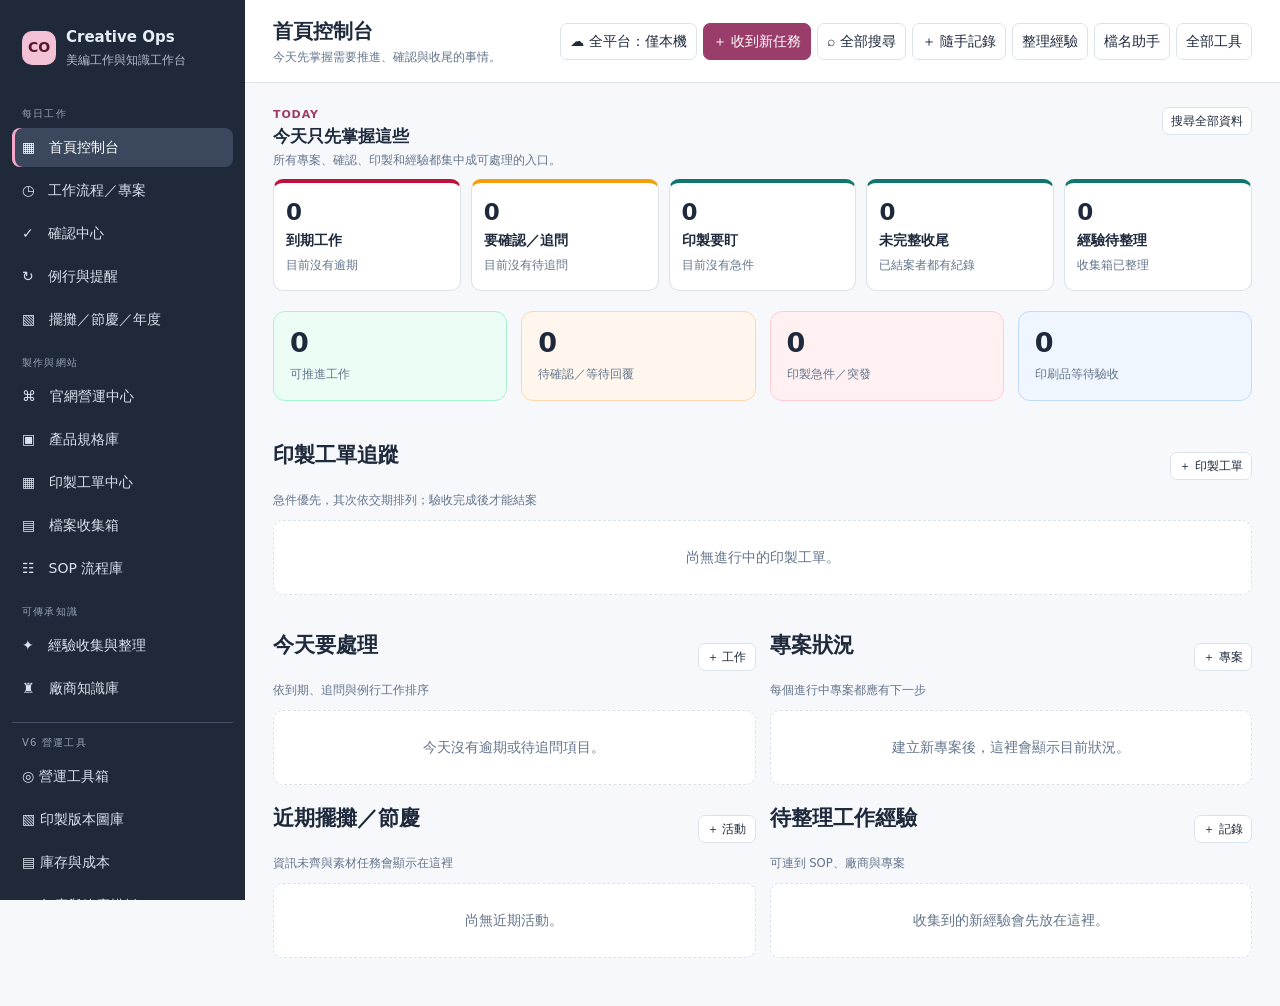
==== index.html @ 74b6d271 "Publish data-safe Pages shell" ====
<!doctype html>
<html lang="zh-Hant">
<head>
<meta charset="utf-8">
<meta name="viewport" content="width=device-width,initial-scale=1">
<title>美編工作台 V6｜營運整合版</title>
<style>
:root{--ink:#1e293b;--muted:#64748b;--line:#dbe3ea;--paper:#f7f8fb;--panel:#fff;--brand:#9b3d6a;--brand-soft:#fff1f6;--teal:#0f766e;--teal-soft:#ecfdf5;--amber:#b45309;--amber-soft:#fff7ed;--rose:#be123c;--rose-soft:#fff1f2;--blue:#1d4ed8;--blue-soft:#eff6ff;--shadow:0 12px 28px rgba(15,23,42,.08)}
*{box-sizing:border-box}body{margin:0;background:var(--paper);color:var(--ink);font:14px/1.5 "Noto Sans TC","Microsoft JhengHei",system-ui,sans-serif}.shell{min-height:100vh;display:grid;grid-template-columns:245px minmax(0,1fr)}
aside{background:#202939;color:#e7edf6;padding:18px 12px;position:sticky;top:0;height:100vh;overflow:auto}.brand{display:flex;gap:10px;align-items:center;padding:8px 10px 22px}.brand-mark{width:34px;height:34px;display:grid;place-items:center;border-radius:10px;background:#f3c1d5;color:#531530;font-weight:900}.brand strong{display:block;font-size:15px}.brand small{color:#aebbd0}.nav-group{margin:12px 0}.nav-label{font-size:10px;letter-spacing:.12em;color:#94a3b8;padding:0 10px;margin:14px 0 5px}.nav{width:100%;text-align:left;color:#d9e2ef;background:transparent;border:0;border-radius:8px;padding:9px 10px;margin:2px 0;font:inherit;cursor:pointer}.nav:hover,.nav.active{background:#3a475d;color:#fff}.nav.active{box-shadow:inset 3px 0 0 #f4a7c8}.side-actions{border-top:1px solid #465268;margin-top:18px;padding-top:12px}.side-actions button{width:100%;margin:3px 0}
main{min-width:0}.topbar{min-height:72px;padding:16px 28px;display:flex;justify-content:space-between;align-items:center;gap:18px;background:rgba(255,255,255,.92);border-bottom:1px solid var(--line);position:sticky;top:0;z-index:5}.topbar h1{font-size:20px;margin:0}.topbar p{margin:2px 0 0;color:var(--muted);font-size:12px}.top-actions{display:flex;gap:6px;flex-wrap:wrap;justify-content:flex-end}.top-actions .btn{padding:7px 9px}.mobile-nav-toggle,.v6-mobile-more,.v6-mobile-actions-panel{display:none}.content{padding:24px 28px 48px;max-width:1600px;margin:auto}.grid{display:grid;gap:14px}.grid.two{grid-template-columns:repeat(2,minmax(0,1fr))}.grid.three{grid-template-columns:repeat(3,minmax(0,1fr))}.grid.four{grid-template-columns:repeat(4,minmax(0,1fr))}
.card{background:var(--panel);border:1px solid var(--line);border-radius:12px;padding:16px;box-shadow:0 2px 8px rgba(15,23,42,.025)}.card h2,.card h3{margin:0}.card h2{font-size:16px}.card h3{font-size:14px}.section-head{display:flex;align-items:center;gap:10px;justify-content:space-between;margin:22px 0 10px}.section-head:first-child{margin-top:0}.section-head small{color:var(--muted)}.stat{padding:16px;border-radius:12px;border:1px solid var(--line);background:var(--panel)}.stat strong{display:block;font-size:27px;line-height:1.1;margin-bottom:5px}.stat span{font-size:12px;color:var(--muted)}.stat.rose{border-color:#fecdd3;background:var(--rose-soft)}.stat.amber{border-color:#fed7aa;background:var(--amber-soft)}.stat.teal{border-color:#a7f3d0;background:var(--teal-soft)}.stat.blue{border-color:#bfdbfe;background:var(--blue-soft)}
button{font:inherit}.btn{border:1px solid var(--line);background:#fff;color:var(--ink);padding:7px 11px;border-radius:7px;cursor:pointer;white-space:nowrap}.btn:hover{background:#f8fafc}.btn.primary{background:var(--brand);border-color:var(--brand);color:#fff}.btn.primary:hover{background:#7f2853}.btn.ghost{background:transparent}.btn.danger{color:var(--rose);border-color:#fecdd3}.btn.small{padding:4px 8px;font-size:12px}.btn.icon{padding:4px 7px}.row{display:flex;gap:10px;align-items:center;flex-wrap:wrap}.row.between{justify-content:space-between}.list{display:grid;gap:8px}.item{border:1px solid var(--line);border-radius:9px;padding:12px;background:#fff}.item:hover{border-color:#b8c5d5}.clickable{cursor:pointer}.title-line{display:flex;align-items:flex-start;justify-content:space-between;gap:10px}.title-line strong{font-size:14px}.meta{font-size:12px;color:var(--muted);margin-top:4px}.empty{color:var(--muted);text-align:center;padding:26px;border:1px dashed var(--line);border-radius:10px;background:#fff}.tag{display:inline-flex;align-items:center;gap:3px;border-radius:999px;padding:2px 7px;font-size:11px;font-weight:700;background:#eef2f7;color:#475569}.tag.rose{background:#ffe4e6;color:#be123c}.tag.amber{background:#ffedd5;color:#b45309}.tag.teal{background:#d1fae5;color:#047857}.tag.blue{background:#dbeafe;color:#1d4ed8}.tag.brand{background:#fce7f3;color:#9b3d6a}.tag.gray{background:#eef2f7;color:#475569}.tags{display:flex;gap:5px;flex-wrap:wrap;margin-top:7px}.progress{height:6px;border-radius:8px;background:#e8edf3;overflow:hidden;margin-top:8px}.progress i{display:block;height:100%;background:var(--teal)}.attention{border-left:4px solid var(--amber)}.attention.critical{border-left-color:var(--rose)}.attention.ok{border-left-color:var(--teal)}
.table-wrap{overflow:auto;background:#fff;border:1px solid var(--line);border-radius:10px}.table{width:100%;border-collapse:collapse;min-width:680px}.table th{background:#f8fafc;text-align:left;color:#64748b;font-size:11px;letter-spacing:.04em}.table th,.table td{padding:10px 12px;border-bottom:1px solid var(--line);vertical-align:top}.table tr:last-child td{border-bottom:0}.table tr:hover td{background:#fbfdff}.view-tabs{display:flex;gap:7px;flex-wrap:wrap;margin-bottom:14px}.view-tab{background:#fff;border:1px solid var(--line);border-radius:999px;padding:6px 10px;cursor:pointer;font-size:12px}.view-tab.active{background:var(--ink);border-color:var(--ink);color:#fff}.dot{display:inline-block;width:8px;height:8px;border-radius:50%;background:var(--muted);margin-right:4px}.dot.good{background:var(--teal)}.dot.warn{background:#f59e0b}.dot.bad{background:#e11d48}
.modal-backdrop{position:fixed;inset:0;background:rgba(15,23,42,.5);display:none;align-items:center;justify-content:center;padding:20px;z-index:20}.modal-backdrop.open{display:flex}.modal{width:min(760px,100%);max-height:calc(100vh - 40px);overflow:auto;background:#fff;border-radius:14px;box-shadow:var(--shadow);padding:20px}.modal.wide{width:min(1040px,100%)}.modal-head{display:flex;justify-content:space-between;gap:12px;align-items:flex-start;margin-bottom:16px}.modal-head h2{font-size:18px;margin:0}.modal-head p{margin:3px 0 0;color:var(--muted);font-size:12px}.field{margin-bottom:12px}.field label{display:block;color:#475569;font-size:12px;font-weight:700;margin-bottom:5px}.field input,.field textarea,.field select{width:100%;border:1px solid #cbd5e1;border-radius:7px;padding:8px 9px;background:#fff;color:var(--ink);font:inherit}.field textarea{min-height:84px;resize:vertical}.form-grid{display:grid;grid-template-columns:repeat(2,minmax(0,1fr));gap:0 12px}.form-grid .full{grid-column:1/-1}.modal-foot{display:flex;justify-content:flex-end;gap:8px;margin-top:16px;padding-top:14px;border-top:1px solid var(--line)}.checks{display:flex;gap:7px;flex-wrap:wrap}.check{border:1px solid var(--line);border-radius:7px;padding:6px 8px;background:#fff;font-size:12px}.check input{accent-color:var(--brand);margin-right:5px}.html-preview{width:100%;height:350px;border:1px solid var(--line);border-radius:8px;background:#fff}.split{display:grid;grid-template-columns:1fr 1fr;gap:14px}.notice{padding:10px 12px;background:var(--amber-soft);border:1px solid #fed7aa;color:#92400e;border-radius:8px;font-size:12px}.toast{position:fixed;right:20px;bottom:20px;z-index:30;background:#1e293b;color:#fff;border-radius:9px;padding:10px 14px;box-shadow:var(--shadow);transform:translateY(20px);opacity:0;pointer-events:none;transition:.2s}.toast.show{transform:translateY(0);opacity:1}.hide{display:none!important}
@media(max-width:1000px){.shell{grid-template-columns:1fr}aside{position:sticky;top:0;z-index:15;height:auto;padding:9px 12px;display:flex;gap:8px;align-items:center;flex-wrap:wrap;overflow:visible}.brand{padding:3px 5px}.brand small{display:none}.mobile-nav-toggle{display:inline-flex;margin-left:auto;color:#fff;border-color:#64748b;background:#334155}aside>.nav-group,aside>.side-actions{display:none}aside.mobile-nav-open>.nav-group{display:grid;grid-template-columns:repeat(2,minmax(0,1fr));gap:4px;width:100%;margin:0;padding-top:6px;border-top:1px solid #465268}aside.mobile-nav-open>.side-actions{display:grid;grid-template-columns:repeat(2,minmax(0,1fr));gap:4px;width:100%;margin:0;padding-top:8px}.nav-label{display:block;grid-column:1/-1;margin:6px 0 2px;padding:0 5px}.nav{width:100%;min-width:0;margin:0;padding:8px;text-align:left;white-space:normal}.side-actions button{margin:0}.topbar{position:static;padding:14px 16px}.content{padding:18px 16px}.grid.four{grid-template-columns:repeat(2,minmax(0,1fr))}.grid.three{grid-template-columns:1fr 1fr}}@media(max-width:640px){.topbar{align-items:flex-start;flex-direction:column;gap:10px}.grid.two,.grid.three,.grid.four,.split,.form-grid{grid-template-columns:1fr}.content{padding:14px}.modal{padding:16px}.top-actions{width:100%;display:grid;grid-template-columns:minmax(0,1fr) auto auto;gap:6px;align-items:stretch}.top-actions>.btn{min-width:0}.top-actions>.btn:not(#v6CloudButton):not(#v6IntakeTop):not(#v6MobileMore){display:none}#v6CloudButton{overflow:hidden;text-overflow:ellipsis;font-size:0}#v6CloudButton::after{content:attr(data-mobile-label);font-size:12px}#v6IntakeTop,#v6MobileMore{padding-left:8px;padding-right:8px}.v6-mobile-more{display:block}.v6-mobile-actions-panel{grid-column:1/-1}.v6-mobile-actions-panel.open{display:grid;grid-template-columns:repeat(2,minmax(0,1fr));gap:6px;padding-top:2px}.v6-mobile-actions-panel .btn{width:100%;white-space:normal}.stat strong{font-size:24px}}@media(max-width:380px){aside.mobile-nav-open>.nav-group,aside.mobile-nav-open>.side-actions,.v6-mobile-actions-panel.open{grid-template-columns:1fr}}
</style>
<link rel="stylesheet" href="creative-ops-v6.css">
</head>
<body>
<div class="shell">
<aside id="mainNav">
  <div class="brand"><div class="brand-mark">CO</div><div><strong>Creative Ops</strong><small>美編工作與知識工作台</small></div></div>
  <button class="btn mobile-nav-toggle" id="mobileNavToggle" onclick="app.toggleMobileNav()" aria-expanded="false" aria-controls="mainNav">☰ 功能選單</button>
  <div class="nav-group"><div class="nav-label">每日工作</div><button class="nav active" data-view="dashboard">▦　首頁控制台</button><button class="nav" data-view="work">◷　工作流程／專案</button><button class="nav" data-view="confirmations">✓　確認中心</button><button class="nav" onclick="app.openRoutines()">↻　例行與提醒</button><button class="nav" data-view="events">▧　擺攤／節慶／年度</button></div>
  <div class="nav-group"><div class="nav-label">製作與網站</div><button class="nav" data-view="websites">⌘　官網營運中心</button><button class="nav" onclick="productApp.open()">▣　產品規格庫</button><button class="nav" onclick="printApp.open()">▦　印製工單中心</button><button class="nav" data-view="files">▤　檔案收集箱</button><button class="nav" data-view="sops">☷　SOP 流程庫</button></div>
  <div class="nav-group"><div class="nav-label">可傳承知識</div><button class="nav" data-view="knowledge">✦　經驗收集與整理</button><button class="nav" data-view="vendors">♜　廠商知識庫</button></div>
  <div class="side-actions"><button class="btn" onclick="eventSeedApp.createReminders()">↻ 建立近期活動提醒</button><button class="btn" onclick="app.exportData()">↓ 匯出備份</button><button class="btn" onclick="app.openImport()">↑ 匯入資料</button><button class="btn ghost" onclick="app.seedDemo()">載入示範資料</button></div>
</aside>
<main>
  <header class="topbar"><div><h1 id="pageTitle">首頁控制台</h1><p id="pageSub">今天先掌握需要推進、確認與收尾的事情。</p></div><div class="top-actions"><button class="btn" id="topCapture" onclick="app.openCapture()">＋ 隨手記錄</button></div></header>
  <section class="content" id="content"></section>
</main>
</div>
<div class="modal-backdrop" id="modalBackdrop"><div class="modal" id="modal"></div></div><div class="toast" id="toast"></div>
<script src="creative-ops-data.js"></script>
<script src="creative-ops-print-seed.js"></script>
<script>
const app=(()=>{
const KEY='creative_ops_v6_data';
const LEGACY_KEYS=['creative_ops_v2_data'];
const SEED=window.CREATIVE_OPS_SEED||{events:[],products:[]};
const today=()=>new Date().toISOString().slice(0,10);
const id=p=>`${p}_${Date.now().toString(36)}${Math.random().toString(36).slice(2,6)}`;
const esc=s=>String(s??'').replace(/[&<>"']/g,c=>({'&':'&amp;','<':'&lt;','>':'&gt;','"':'&quot;',"'":'&#39;'}[c]));
const dateAdd=(date,n)=>{const d=new Date(`${date}T12:00:00`);d.setDate(d.getDate()+n);return d.toISOString().slice(0,10)};
const days=d=>d?Math.round((new Date(`${d}T12:00:00`)-new Date(`${today()}T12:00:00`))/86400000):null;
const fmt=d=>d?`${d.slice(5,7)}/${d.slice(8,10)}`:'未設定';
const defaults=()=>({version:2,updatedAt:new Date().toISOString(),settings:{workspaceName:'Creative Ops'},projects:[],tasks:[],confirmations:[],routines:[],events:SEED.events.map(x=>({...x})),products:SEED.products.map(x=>({...x})),printRecords:[],printItems:[],printWorkOrders:[],printInspections:[],websites:[{id:'site_a',name:'官網 A',url:'',platform:'可編輯 HTML 區塊',status:'active',note:'長期營運網站，請填入後台與預覽資訊。'},{id:'site_b',name:'官網 B',url:'',platform:'可編輯 HTML 區塊',status:'active',note:'長期營運網站，請填入後台與預覽資訊。'}],websiteChanges:[],vendors:[],knowledge:[],sops:[],files:[],deletedSeeds:[],activity:[]});
let db=load(),view='dashboard';
function load(){try{let raw=localStorage.getItem(KEY);if(!raw){for(const oldKey of LEGACY_KEYS){const legacy=localStorage.getItem(oldKey);if(legacy){raw=legacy;localStorage.setItem(KEY,legacy);break}}}const x=JSON.parse(raw);if(x){const d=defaults();Object.keys(d).forEach(k=>x[k]??=d[k]);const gone=new Set(x.deletedSeeds||[]);SEED.events.forEach(e=>{if(gone.has(e.id)||gone.has(e.sourceKey))return;if(!x.events.some(y=>y.sourceKey===e.sourceKey||(y.name===e.name&&y.startDate===e.startDate)))x.events.push({...e})});SEED.products.forEach(p=>{if(gone.has(p.id))return;if(!x.products.some(y=>y.id===p.id))x.products.push({...p})});return x}}catch(e){}return defaults()}
function save(action='更新資料'){if(window.v6BeforeSave)window.v6BeforeSave(db,action);db.updatedAt=new Date().toISOString();db.activity.unshift({id:id('log'),at:new Date().toISOString(),action,updatedAt:new Date().toISOString()});db.activity=db.activity.slice(0,300);localStorage.setItem(KEY,JSON.stringify(db));render();if(window.v6Cloud)window.v6Cloud.scheduleSync(action)}
function toast(msg){const el=document.getElementById('toast');el.textContent=msg;el.classList.add('show');clearTimeout(toast.t);toast.t=setTimeout(()=>el.classList.remove('show'),2200)}
function project(pid){return db.projects.find(x=>x.id===pid)}function vendor(vid){return db.vendors.find(x=>x.id===vid)}function site(sid){return db.websites.find(x=>x.id===sid)}function sop(sid){return db.sops.find(x=>x.id===sid)}
function tag(text,kind='gray'){return `<span class="tag ${kind}">${esc(text)}</span>`}function statusTag(s){const map={intake:['收件匣','gray'],planning:['初步企劃','brand'],detail:['細化中','amber'],active:['執行中','teal'],waiting:['等待中','amber'],closed:['已結案','gray'],pending:['待確認','amber'],asked:['等回覆','rose'],confirmed:['已確認','teal'],changed:['有變更','brand'],inbox:['待整理','amber'],sorted:['已整理','teal'],draft:['草稿','gray'],standard:['正式 SOP','teal'],verified:['已驗證','blue'],published:['已發布','teal'],review:['待預覽','amber'],blocked:['卡住','rose']};const m=map[s]||[s,'gray'];return tag(m[0],m[1])}
function stageOrder(x){return ['intake','planning','detail','active','waiting','closed'].indexOf(x)}
function modal(title,sub,body,wide=false){document.getElementById('modal').className=`modal${wide?' wide':''}`;document.getElementById('modal').innerHTML=`<div class="modal-head"><div><h2>${title}</h2><p>${sub||''}</p></div><button class="btn icon" onclick="app.closeModal()">✕</button></div>${body}`;document.getElementById('modalBackdrop').classList.add('open')}
function closeModal(){document.getElementById('modalBackdrop').classList.remove('open')}
function toggleMobileNav(force){const aside=document.getElementById('mainNav'),button=document.getElementById('mobileNavToggle');if(!aside||!button)return;const open=typeof force==='boolean'?force:!aside.classList.contains('mobile-nav-open');aside.classList.toggle('mobile-nav-open',open);button.setAttribute('aria-expanded',String(open));button.textContent=open?'✕ 收起選單':'☰ 功能選單'}
const backdropEl=document.getElementById('modalBackdrop');let backdropDown=false;backdropEl.addEventListener('mousedown',e=>{backdropDown=(e.target===backdropEl)});backdropEl.addEventListener('mouseup',e=>{if(backdropDown&&e.target===backdropEl)closeModal();backdropDown=false});document.addEventListener('keydown',e=>{if(e.key==='Escape'&&backdropEl.classList.contains('open'))closeModal()});
document.querySelectorAll('.nav[data-view]').forEach(b=>b.onclick=()=>{view=b.dataset.view;render();toggleMobileNav(false)});document.getElementById('mainNav').addEventListener('click',e=>{if(window.innerWidth<=1000&&e.target.closest('.nav')&&!e.target.closest('.nav[data-view]'))setTimeout(()=>toggleMobileNav(false),0)});
function nav(){document.querySelectorAll('.nav').forEach(x=>x.classList.toggle('active',x.dataset.view===view));const meta={dashboard:['首頁控制台','今天先掌握需要推進、確認與收尾的事情。'],work:['工作流程／專案','新任務先分級，再逐步形成可執行的專案。'],confirmations:['確認中心','所有等待回覆與需要追問的事項集中管理。'],events:['擺攤／節慶／年度','活動資訊、素材規格與倒數任務都由資料管理。'],websites:['官網營運中心','網站是持續營運主線；每次改版則是可追蹤的變更專案。'],files:['檔案收集箱','先收好、再分類，留住原檔、輸出檔與最終版本。'],sops:['SOP 流程庫','只收納可重複使用的正式流程，原始經驗保留來源。'],knowledge:['經驗收集與整理','把踩雷、注意事項、決策與發現整理成可連結的知識。'],vendors:['廠商知識庫','找得到誰能做、多久能做、急件找誰與曾經踩過的坑。']};document.getElementById('pageTitle').textContent=meta[view][0];document.getElementById('pageSub').textContent=meta[view][1]}
function relatedKnowledge({projectId='',vendorIds=[],sopId=''}){const ids=new Set(vendorIds);return db.knowledge.filter(k=>k.status!=='archived'&&((projectId&&k.links?.projectIds?.includes(projectId))||(sopId&&k.links?.sopIds?.includes(sopId))||(k.links?.vendorIds||[]).some(x=>ids.has(x)))).sort((a,b)=>(b.priority||0)-(a.priority||0))}
function projectTasks(pid){return db.tasks.filter(t=>t.projectId===pid)}function openTasks(){return db.tasks.filter(t=>t.status!=='done')}
function dashboard(){const taskDue=openTasks().filter(t=>t.dueDate&&days(t.dueDate)<=0);const conf=db.confirmations.filter(c=>!['confirmed','cancelled'].includes(c.status));const follow=conf.filter(c=>c.nextFollowup&&days(c.nextFollowup)<=0);const routines=db.routines.filter(r=>r.active&&r.nextDate&&days(r.nextDate)<=0);const closeTasks=openTasks().filter(t=>t.phase==='closeout');const printActive=(db.printWorkOrders||[]).filter(w=>w.status!=='closed');const printUrgent=printActive.filter(w=>w.kind==='urgent');const printInspection=printActive.filter(w=>w.status==='inspection');const printFocus=printActive.sort((a,b)=>(a.kind==='urgent'?-1:1)-(b.kind==='urgent'?-1:1)||String(a.dueDate||'9999').localeCompare(String(b.dueDate||'9999'))).slice(0,6);const items=[...taskDue.map(x=>({type:'task',x,score:x.dueDate?days(x.dueDate):9})),...follow.map(x=>({type:'confirmation',x,score:days(x.nextFollowup)})),...routines.map(x=>({type:'routine',x,score:days(x.nextDate)}))].sort((a,b)=>a.score-b.score).slice(0,9);
return `<div class="grid four"><div class="stat teal"><strong>${openTasks().length}</strong><span>可推進工作</span></div><div class="stat amber"><strong>${conf.length}</strong><span>待確認／等待回覆</span></div><div class="stat rose"><strong>${printUrgent.length}</strong><span>印製急件／突發</span></div><div class="stat blue"><strong>${printInspection.length}</strong><span>印刷品等待驗收</span></div></div>
<div class="section-head"><div><h2>印製工單追蹤</h2><small>急件優先，其次依交期排列；驗收完成後才能結案</small></div><button class="btn small" onclick="printApp.openOrder()">＋ 印製工單</button></div><div class="list" style="margin-bottom:18px">${printFocus.length?printFocus.map(w=>`<div class="item clickable ${w.kind==='urgent'?'attention critical':''}" onclick="printApp.openOrder('${w.id}')"><div class="title-line"><div><strong>${esc(w.title||'未命名工單')}</strong><div class="tags">${tag(w.kind==='urgent'?'急件':'日常',w.kind==='urgent'?'rose':'teal')}${tag({intake:'需求待整理',spec:'規格確認',quote:'詢價／發包',proof:'校稿確認',ordered:'已送印',printing:'印製中',inspection:'等待驗收',blocked:'卡住'}[w.status]||w.status||'需求待整理','gray')}</div><div class="meta">${esc([w.vendor,w.dueDate?'交期 '+w.dueDate:''].filter(Boolean).join(' · '))}</div></div><span>›</span></div></div>`).join(''):'<div class="empty">尚無進行中的印製工單。</div>'}</div>
<div class="grid two"><div><div class="section-head"><div><h2>今天要處理</h2><small>依到期、追問與例行工作排序</small></div><button class="btn small" onclick="app.openTask()">＋ 工作</button></div><div class="list">${items.length?items.map(i=>attentionRow(i)).join(''):'<div class="empty">今天沒有逾期或待追問項目。</div>'}</div></div><div><div class="section-head"><div><h2>專案狀況</h2><small>每個進行中專案都應有下一步</small></div><button class="btn small" onclick="app.openProject()">＋ 專案</button></div><div class="list">${db.projects.filter(p=>!['closed'].includes(p.stage)).sort((a,b)=>stageOrder(a.stage)-stageOrder(b.stage)).slice(0,6).map(projectRow).join('')||'<div class="empty">建立新專案後，這裡會顯示目前狀況。</div>'}</div></div></div>
<div class="grid two"><div><div class="section-head"><div><h2>近期擺攤／節慶</h2><small>資訊未齊與素材任務會顯示在這裡</small></div><button class="btn small" onclick="app.openEvent()">＋ 活動</button></div><div class="list">${db.events.filter(e=>(e.endDate||e.startDate)>=today()).sort((a,b)=>a.startDate.localeCompare(b.startDate)).slice(0,5).map(eventRow).join('')||'<div class="empty">尚無近期活動。</div>'}</div></div><div><div class="section-head"><div><h2>待整理工作經驗</h2><small>可連到 SOP、廠商與專案</small></div><button class="btn small" onclick="app.openKnowledge()">＋ 記錄</button></div><div class="list">${db.knowledge.filter(k=>k.status==='inbox').slice(0,5).map(knowledgeRow).join('')||'<div class="empty">收集到的新經驗會先放在這裡。</div>'}</div></div></div>`}
function attentionRow(i){let name='',sub='',action='';if(i.type==='task'){name=i.x.name;sub=`${project(i.x.projectId)?.name||'未連結專案'} · ${i.x.dueDate?fmt(i.x.dueDate):'未設定日期'}`;action=`<button class="btn small" onclick="app.toggleTask('${i.x.id}')">完成</button>`}if(i.type==='confirmation'){name=`確認：${i.x.question}`;sub=`等 ${i.x.person||'未指定'} · ${project(i.x.projectId)?.name||'未連結專案'}`;action=`<button class="btn small" onclick="app.openConfirmation('${i.x.id}')">處理</button>`}if(i.type==='routine'){name=`例行：${i.x.name}`;sub=`本次應於 ${fmt(i.x.nextDate)} 執行`;action=`<button class="btn small" onclick="app.completeRoutine('${i.x.id}')">完成</button>`}const critical=i.score<0?'critical':i.score===0?'attention':'';return `<div class="item attention ${critical}"><div class="title-line"><div><strong>${esc(name)}</strong><div class="meta">${esc(sub)}</div></div>${action}</div></div>`}
function projectRow(p){const tasks=projectTasks(p.id),done=tasks.filter(t=>t.status==='done').length,next=tasks.find(t=>t.status!=='done')?.name||'尚未設定下一步';return `<div class="item clickable" onclick="app.openProject('${p.id}')"><div class="title-line"><div><strong>${esc(p.name)}</strong><div class="tags">${statusTag(p.stage)}${p.dueDate?tag(`截止 ${fmt(p.dueDate)}`,days(p.dueDate)<=3?'rose':'gray'):''}</div><div class="meta">下一步：${esc(next)}</div></div><span>›</span></div>${tasks.length?`<div class="progress"><i style="width:${Math.round(done/tasks.length*100)}%"></i></div>`:''}</div>`}
function eventRow(e){const missing=[];if(!e.place)missing.push('地點');if(!e.startDate)missing.push('日期');const tasks=db.tasks.filter(t=>t.eventId===e.id&&t.status!=='done');return `<div class="item clickable" onclick="app.openEvent('${e.id}')"><div class="title-line"><div><strong>${esc(e.name)}</strong><div class="tags">${tag(e.type==='booth'?'擺攤':e.type==='festival'?'節慶':'年度計畫','brand')}${missing.length?tag(`缺 ${missing.join('、')}`,'rose'):tag(`${tasks.length} 項未完成`,'teal')}</div><div class="meta">${fmt(e.startDate)}${e.endDate&&e.endDate!==e.startDate?' – '+fmt(e.endDate):''}${e.place?' · '+esc(e.place):''}</div></div><span>›</span></div></div>`}
function knowledgeRow(k){return `<div class="item clickable" onclick="app.openKnowledge('${k.id}')"><strong>${esc(k.title||k.text.slice(0,32))}</strong><div class="meta">${esc(k.text.slice(0,70))}</div><div class="tags">${statusTag(k.status)}${(k.tags||[]).slice(0,3).map(x=>tag('#'+x,'brand')).join('')}</div></div>`}
function work(){const stages=['intake','planning','detail','active','waiting','closed'];return `<div class="section-head"><div><h2>從收件到收尾的工作流程</h2><small>構想可以先留在收件匣；確認方向後再進入細化。</small></div><div class="row"><button class="btn" onclick="app.openCapture()">＋ 收件</button><button class="btn primary" onclick="app.openProject()">＋ 專案</button></div></div><div class="view-tabs">${stages.map(s=>`<button class="view-tab ${work.filter===s?'active':''}" onclick="app.setWorkFilter('${s}')">${statusTag(s)} ${db.projects.filter(p=>p.stage===s).length}</button>`).join('')}<button class="view-tab ${work.filter==='all'?'active':''}" onclick="app.setWorkFilter('all')">全部</button></div><div class="list">${db.projects.filter(p=>work.filter==='all'||p.stage===work.filter).sort((a,b)=>a.dueDate?.localeCompare(b.dueDate||'9999')||0).map(projectRow).join('')||'<div class="empty">這個階段尚無專案。</div>'}</div>`}work.filter='all';
function confirmations(){const list=[...db.confirmations].sort((a,b)=>({asked:0,pending:1,changed:2,confirmed:3}[a.status]??9)-({asked:0,pending:1,changed:2,confirmed:3}[b.status]??9));return `<div class="section-head"><div><h2>確認中心</h2><small>每件確認都知道：問什麼、問誰、卡住什麼、何時要追問。</small></div><button class="btn primary" onclick="app.openConfirmation()">＋ 新確認</button></div><div class="table-wrap"><table class="table"><thead><tr><th>確認事項</th><th>對象／專案</th><th>狀態與追問</th><th>操作</th></tr></thead><tbody>${list.map(c=>`<tr><td><strong>${esc(c.question)}</strong><div class="meta">${esc(c.result||'尚未記錄結果')}</div></td><td>${esc(c.person||'未指定')}<div class="meta">${esc(project(c.projectId)?.name||'未連結專案')}</div></td><td>${statusTag(c.status)}<div class="meta">${c.nextFollowup?'下次追問 '+fmt(c.nextFollowup):'未設追問日'}</div></td><td><button class="btn small" onclick="app.openConfirmation('${c.id}')">處理</button></td></tr>`).join('')||'<tr><td colspan="4"><div class="empty">暫無確認事項。</div></td></tr>'}</tbody></table></div>`}
function events(){return `<div class="section-head"><div><h2>擺攤、節慶與年度計畫</h2><small>活動資料改一次，對應素材與倒數工作會一起追蹤。</small></div><button class="btn primary" onclick="app.openEvent()">＋ 新活動</button></div><div class="grid three">${db.events.sort((a,b)=>a.startDate.localeCompare(b.startDate)).map(e=>`<div class="card clickable" onclick="app.openEvent('${e.id}')"><div class="title-line"><h3>${esc(e.name)}</h3>${tag(e.type==='booth'?'擺攤':e.type==='festival'?'節慶':'計畫','brand')}</div><div class="meta">${fmt(e.startDate)}${e.endDate?' – '+fmt(e.endDate):''}</div><div class="meta">${e.place?'📍 '+esc(e.place):'⚠ 尚未填地點'}</div><div class="tags">${db.tasks.filter(t=>t.eventId===e.id&&t.status!=='done').length?tag(`${db.tasks.filter(t=>t.eventId===e.id&&t.status!=='done').length} 項素材／任務`,'amber'):tag('任務已完成','teal')}</div></div>`).join('')||'<div class="empty">先建立擺攤、節慶或年度活動，並設定素材倒數工作。</div>'}</div>`}
function websites(){return `<div class="section-head"><div><h2>兩站長期營運＋每次改版追蹤</h2><small>網站本身是持續專案；每次內容更新、Banner、修正則各自記錄版本。</small></div><div class="row"><button class="btn" onclick="app.openWebsite()">設定網站</button><button class="btn primary" onclick="app.openWebChange()">＋ 網站改版</button></div></div><div class="grid two">${db.websites.map(s=>websiteCard(s)).join('')}</div><div class="section-head"><div><h2>最近網站改版</h2><small>同一改版可分別追蹤官網 A、官網 B 的不同進度。</small></div></div><div class="list">${db.websiteChanges.sort((a,b)=>b.updatedAt.localeCompare(a.updatedAt)).map(changeRow).join('')||'<div class="empty">建立第一筆網站改版後，HTML 草稿、預覽與版本都會留在這裡。</div>'}</div>`}
function websiteCard(s){const changes=db.websiteChanges.filter(c=>c.targets.some(t=>t.websiteId===s.id)&&!c.targets.every(t=>t.status==='published'));return `<div class="card clickable" onclick="app.openWebsite('${s.id}')"><div class="title-line"><div><h2>${esc(s.name)}</h2><div class="meta">${esc(s.platform||'未設定平台')}</div></div><span class="dot ${s.status==='active'?'good':'warn'}"></span></div><div class="meta">${s.url?esc(s.url):'尚未設定正式網址'}</div><div class="tags">${tag(`${changes.length} 筆進行中改版`,changes.length?'amber':'teal')}${s.note?tag('有營運備註','gray'):''}</div></div>`}
function changeRow(c){const states=c.targets.map(t=>`${site(t.websiteId)?.name||'網站'}：${{draft:'草稿',review:'待預覽',published:'已發布',blocked:'卡住'}[t.status]||t.status}`).join(' · ');return `<div class="item clickable" onclick="app.openWebChange('${c.id}')"><div class="title-line"><div><strong>${esc(c.title)} <span class="meta">v${c.version||1}</span></strong><div class="meta">${esc(states)}</div><div class="tags">${tag(c.type,'blue')}${c.projectId?tag(project(c.projectId)?.name||'關聯專案','brand'):''}</div></div><span>›</span></div></div>`}
function files(){return `<div class="section-head"><div><h2>檔案收集箱</h2><small>找不到歸屬時先收進來；最終檔、版本與位置不能靠記憶。</small></div><button class="btn primary" onclick="app.openFile()">＋ 記錄檔案</button></div><div class="table-wrap"><table class="table"><thead><tr><th>檔案／版本</th><th>位置／關聯</th><th>狀態</th><th></th></tr></thead><tbody>${db.files.map(f=>`<tr><td><strong>${esc(f.name)}</strong><div class="meta">${esc(f.kind||'未分類')} ${f.version?'· '+esc(f.version):''}</div></td><td>${esc(f.path||'尚未填位置')}<div class="meta">${esc(project(f.projectId)?.name||'未連結專案')}</div></td><td>${statusTag(f.status||'inbox')}</td><td><button class="btn small" onclick="app.openFile('${f.id}')">編輯</button></td></tr>`).join('')||'<tr><td colspan="4"><div class="empty">尚無檔案紀錄。</div></td></tr>'}</tbody></table></div>`}
function sops(){return `<div class="section-head"><div><h2>正式 SOP 流程庫</h2><small>收集箱的原始經驗整理後才進入這裡；每份 SOP 可保留版本與來源。</small></div><button class="btn primary" onclick="app.openSop()">＋ 新 SOP</button></div><div class="grid three">${db.sops.map(s=>`<div class="card clickable" onclick="app.openSop('${s.id}')"><div class="title-line"><h3>${esc(s.title)}</h3>${statusTag(s.status||'draft')}</div><div class="meta">v${s.version||1} · ${esc(s.when||'未填使用情境')}</div><div class="tags">${(s.tags||[]).map(x=>tag('#'+x,'brand')).join('')}${tag(`${(s.steps||[]).length} 個步驟`,'gray')}</div></div>`).join('')||'<div class="empty">尚無正式 SOP；先從經驗收集箱整理出第一份。</div>'}</div>`}
function knowledge(){return `<div class="section-head"><div><h2>經驗收集箱與雙向整理</h2><small>一筆經驗可同時連到廠商、SOP 與專案，不複製成三份。</small></div><button class="btn primary" onclick="app.openKnowledge()">＋ 隨手記錄</button></div><div class="view-tabs"><button class="view-tab ${knowledge.filter==='inbox'?'active':''}" onclick="app.setKnowledgeFilter('inbox')">待整理 ${db.knowledge.filter(k=>k.status==='inbox').length}</button><button class="view-tab ${knowledge.filter==='all'?'active':''}" onclick="app.setKnowledgeFilter('all')">全部</button></div><div class="grid two">${db.knowledge.filter(k=>knowledge.filter==='all'||k.status==='inbox').map(knowledgeCard).join('')||'<div class="empty">目前沒有待整理經驗。</div>'}</div>`}knowledge.filter='inbox';
function knowledgeCard(k){const v=(k.links?.vendorIds||[]).map(x=>vendor(x)?.name).filter(Boolean),p=(k.links?.projectIds||[]).map(x=>project(x)?.name).filter(Boolean),s=(k.links?.sopIds||[]).map(x=>sop(x)?.title).filter(Boolean);return `<div class="card clickable" onclick="app.openKnowledge('${k.id}')"><div class="title-line"><h3>${esc(k.title||k.text.slice(0,38))}</h3>${statusTag(k.status)}</div><p class="meta" style="font-size:13px;color:var(--ink)">${esc(k.text)}</p><div class="tags">${(k.tags||[]).map(x=>tag('#'+x,'brand')).join('')}${v.map(x=>tag('廠商：'+x,'blue')).join('')}${p.map(x=>tag('專案：'+x,'teal')).join('')}${s.map(x=>tag('SOP：'+x,'amber')).join('')}</div></div>`}
function vendors(){return `<div class="section-head"><div><h2>廠商能力與實務經驗</h2><small>記錄可接項目、一般／急件工作天與團隊踩過的坑。</small></div><button class="btn primary" onclick="app.openVendor()">＋ 新廠商</button></div><div class="grid three">${db.vendors.map(v=>`<div class="card clickable" onclick="app.openVendor('${v.id}')"><div class="title-line"><h3>${esc(v.name)}</h3>${v.urgentDays?tag(`急件 ${v.urgentDays} 天`,'rose'):''}</div><div class="meta">一般 ${v.normalDays||'?'} 工作天 · ${esc(v.contact||'未填聯絡人')}</div><div class="tags">${(v.capabilities||[]).map(x=>tag(x,'blue')).join('')}${relatedKnowledge({vendorIds:[v.id]}).length?tag(`${relatedKnowledge({vendorIds:[v.id]}).length} 筆相關經驗`,'amber'):''}</div></div>`).join('')||'<div class="empty">先建立常用廠商，之後選廠商時就會自動帶出注意事項。</div>'}</div>`}
function render(){nav();const views={dashboard,work,confirmations,events,websites,files,sops,knowledge,vendors};document.getElementById('content').innerHTML=views[view]()}
function options(arr,current=''){return arr.map(x=>`<option value="${x.id}" ${x.id===current?'selected':''}>${esc(x.name||x.title)}</option>`).join('')}
function checks(name,arr,selected=[]){return `<div class="checks">${arr.map(x=>`<label class="check"><input type="checkbox" name="${name}" value="${x.id}" ${selected.includes(x.id)?'checked':''}>${esc(x.name||x.title)}</label>`).join('')||'<span class="meta">尚無可選資料</span>'}</div>`}
function values(name){return [...document.querySelectorAll(`input[name="${name}"]:checked`)].map(x=>x.value)}
function openCapture(){modal('隨手記錄','先留下來，不用立刻決定它是專案、SOP 還是廠商知識。',`<div class="field"><label>記錄內容 *</label><textarea id="capText" placeholder="例如：某印刷廠紅色容易偏暗，重要紅色要先校稿"></textarea></div><div class="form-grid"><div class="field"><label>先放哪裡</label><select id="capType"><option value="knowledge">工作經驗收集箱</option><option value="project">新任務／收件匣</option></select></div><div class="field"><label>Tag（逗號分隔）</label><input id="capTags" placeholder="印刷, DM, 色彩"></div></div><div class="modal-foot"><button class="btn" onclick="app.closeModal()">取消</button><button class="btn primary" onclick="app.saveCapture()">儲存</button></div>`)}
function saveCapture(){const text=document.getElementById('capText').value.trim();if(!text)return toast('請先輸入內容');const tags=document.getElementById('capTags').value.split(',').map(x=>x.trim()).filter(Boolean);if(document.getElementById('capType').value==='knowledge'){db.knowledge.unshift({id:id('know'),title:text.slice(0,36),text,tags,status:'inbox',priority:1,reliability:'single',links:{vendorIds:[],projectIds:[],sopIds:[]},createdAt:new Date().toISOString()});save('新增工作經驗')}else{db.projects.unshift({id:id('proj'),name:text.slice(0,44),stage:'intake',priority:'normal',brief:text,dueDate:'',vendorIds:[],createdAt:new Date().toISOString()});save('新增收件任務')}closeModal();toast('已收進工作台')}
function openProject(pid=''){const p=pid?project(pid):null;const tasks=p?projectTasks(p.id):[],kn=p?relatedKnowledge({projectId:p.id,vendorIds:p.vendorIds||[]}):[];modal(p?'專案工作頁':'新增專案',p?'專案摘要、下一步、確認與知識會集中在這裡。':'新任務先分級，方向清楚後再細化。',`<input id="projectId" type="hidden" value="${p?.id||''}"><div class="form-grid"><div class="field"><label>專案名稱 *</label><input id="projectName" value="${esc(p?.name||'')}" placeholder="例：中秋節擺攤宣傳"></div><div class="field"><label>目前階段</label><select id="projectStage">${['intake','planning','detail','active','waiting','closed'].map(x=>`<option value="${x}" ${(p?.stage||'intake')===x?'selected':''}>${{intake:'收件匣',planning:'初步企劃',detail:'細化中',active:'執行中',waiting:'等待中',closed:'已結案'}[x]}</option>`).join('')}</select></div><div class="field"><label>截止日</label><input id="projectDue" type="date" value="${p?.dueDate||''}"></div><div class="field"><label>重要度</label><select id="projectPriority"><option>normal</option><option ${p?.priority==='high'?'selected':''}>high</option><option ${p?.priority==='urgent'?'selected':''}>urgent</option></select></div><div class="field full"><label>初步企劃／背景</label><textarea id="projectBrief" placeholder="目標、粗略做法、目前卡住什麼…">${esc(p?.brief||'')}</textarea></div><div class="field full"><label>關聯廠商（選了之後會跳出相關經驗）</label>${checks('projectVendor',db.vendors,p?.vendorIds||[])}</div></div>${p?`<div class="grid two"><div class="card"><h3>任務與下一步</h3><div class="list" style="margin-top:8px">${tasks.map(t=>`<div class="item"><div class="row between"><span>${t.status==='done'?'✓':'○'} ${esc(t.name)}</span><div class="row"><button class="btn small" onclick="app.openTask('','${t.id}')">編輯</button><button class="btn small" onclick="app.toggleTask('${t.id}')">${t.status==='done'?'重開':'完成'}</button></div></div></div>`).join('')||'<div class="meta">尚未建立任務</div>'}</div><button class="btn small" style="margin-top:8px" onclick="app.openTask('${p.id}')">＋ 加任務</button></div><div class="card"><h3>自動帶出的相關知識</h3><div class="list" style="margin-top:8px">${kn.map(k=>`<div class="item clickable" onclick="app.openKnowledge('${k.id}')"><strong>${esc(k.title)}</strong><div class="meta">${esc(k.text.slice(0,70))}</div></div>`).join('')||'<div class="meta">選擇廠商或連結經驗後，注意事項會顯示在這裡。</div>'}</div></div></div>`:''}<div class="modal-foot">${p?`<button class="btn danger" onclick="app.remove('projects','${p.id}')">刪除</button>`:''}<button class="btn" onclick="app.closeModal()">取消</button><button class="btn primary" onclick="app.saveProject()">儲存</button></div>`,true)}
function saveProject(){const name=document.getElementById('projectName').value.trim();if(!name)return toast('請輸入專案名稱');const pid=document.getElementById('projectId').value;const data={name,stage:document.getElementById('projectStage').value,dueDate:document.getElementById('projectDue').value,priority:document.getElementById('projectPriority').value,brief:document.getElementById('projectBrief').value.trim(),vendorIds:values('projectVendor'),updatedAt:new Date().toISOString()};if(pid)Object.assign(project(pid),data);else db.projects.unshift({id:id('proj'),...data,createdAt:new Date().toISOString()});save('儲存專案');closeModal();toast('專案已儲存')}
function openTask(pid='',tid=''){const t=tid?db.tasks.find(x=>x.id===tid):null;modal(t?'編輯工作':'新增工作','工作可連到專案、活動或網站；既有工作可調整日期、階段與狀態。',`<input id="taskId" type="hidden" value="${t?.id||''}"><div class="form-grid"><div class="field full"><label>工作名稱 *</label><input id="taskName" value="${esc(t?.name||'')}" placeholder="例：確認桌機 Banner 1700×730"></div><div class="field"><label>關聯專案</label><select id="taskProject"><option value="">未連結</option>${options(db.projects,t?.projectId||pid)}</select></div><div class="field"><label>關聯活動</label><select id="taskEvent"><option value="">未連結</option>${options(db.events,t?.eventId)}</select></div><div class="field"><label>到期日</label><input id="taskDue" type="date" value="${t?.dueDate||''}"></div><div class="field"><label>階段</label><select id="taskPhase"><option value="make">製作</option><option value="review">確認</option><option value="publish">發布／交付</option><option value="closeout">收尾／留存</option></select></div><div class="field"><label>狀態</label><select id="taskStatus"><option value="open">未完成</option><option value="done">已完成</option></select></div></div><div class="modal-foot">${t?`<button class="btn danger" onclick="app.remove('tasks','${t.id}')">刪除</button>`:''}<button class="btn" onclick="app.closeModal()">取消</button><button class="btn primary" onclick="app.saveTask()">${t?'儲存工作':'新增工作'}</button></div>`);document.getElementById('taskPhase').value=t?.phase||'make';document.getElementById('taskStatus').value=t?.status||'open'}
function saveTask(){const name=document.getElementById('taskName').value.trim();if(!name)return toast('請輸入工作名稱');const tid=document.getElementById('taskId').value,data={name,projectId:document.getElementById('taskProject').value,eventId:document.getElementById('taskEvent').value,dueDate:document.getElementById('taskDue').value,phase:document.getElementById('taskPhase').value,status:document.getElementById('taskStatus').value,updatedAt:new Date().toISOString()};if(tid){const old=db.tasks.find(x=>x.id===tid);if(old?.eventId&&old.dueDate!==data.dueDate)data.manualDueDate=true;Object.assign(old,data)}else db.tasks.unshift({id:id('task'),...data,createdAt:new Date().toISOString()});save(tid?'更新工作':'新增工作');closeModal();toast(tid?'工作已更新':'工作已新增')}
function toggleTask(tid){const t=db.tasks.find(x=>x.id===tid);t.status=t.status==='done'?'open':'done';t.completedAt=t.status==='done'?new Date().toISOString():'';save(t.status==='done'?'完成工作':'重開工作');toast(t.status==='done'?'已完成':'已重開')}
function openConfirmation(cid=''){const c=cid?db.confirmations.find(x=>x.id===cid):null;modal(c?'處理確認事項':'新增確認事項','確認必須知道問誰、問什麼，以及什麼時候要追問。',`<input type="hidden" id="confirmId" value="${c?.id||''}"><div class="form-grid"><div class="field full"><label>要確認什麼 *</label><input id="confirmQuestion" value="${esc(c?.question||'')}" placeholder="例：確認 DM 數量與交期"></div><div class="field"><label>找誰確認</label><input id="confirmPerson" value="${esc(c?.person||'')}" placeholder="例：王小姐／老闆"></div><div class="field"><label>關聯專案</label><select id="confirmProject"><option value="">未連結</option>${options(db.projects,c?.projectId)}</select></div><div class="field"><label>目前狀態</label><select id="confirmStatus">${['pending','asked','confirmed','changed','cancelled'].map(x=>`<option value="${x}" ${(c?.status||'pending')===x?'selected':''}>${{pending:'待提出',asked:'等回覆',confirmed:'已確認',changed:'有變更',cancelled:'不需要'}[x]}</option>`).join('')}</select></div><div class="field"><label>下次追問日</label><input id="confirmFollow" type="date" value="${c?.nextFollowup||''}"></div><div class="field full"><label>確認結果／證據</label><textarea id="confirmResult" placeholder="回覆內容、截圖位置、決定結果…">${esc(c?.result||'')}</textarea></div></div><div class="modal-foot">${c?`<button class="btn danger" onclick="app.remove('confirmations','${c.id}')">刪除</button>`:''}<button class="btn" onclick="app.closeModal()">取消</button><button class="btn primary" onclick="app.saveConfirmation()">儲存</button></div>`)}
function saveConfirmation(){const question=document.getElementById('confirmQuestion').value.trim();if(!question)return toast('請填寫確認事項');const cid=document.getElementById('confirmId').value;const data={question,person:document.getElementById('confirmPerson').value.trim(),projectId:document.getElementById('confirmProject').value,status:document.getElementById('confirmStatus').value,nextFollowup:document.getElementById('confirmFollow').value,result:document.getElementById('confirmResult').value.trim(),updatedAt:new Date().toISOString()};if(cid)Object.assign(db.confirmations.find(x=>x.id===cid),data);else db.confirmations.unshift({id:id('confirm'),...data,createdAt:new Date().toISOString()});save('儲存確認事項');closeModal();toast('確認事項已儲存')}
/* 未使用：V1 版本，正式版為 openEventV2／saveEventV2 */function openEventV1Unused(eid=''){const e=eid?db.events.find(x=>x.id===eid):null;modal(e?'編輯活動':'新增擺攤／節慶／年度活動','素材任務格式：名稱 | 活動前幾天 | 規格或備註。可自行新增、刪除或修改天數。',`<input type="hidden" id="eventId" value="${e?.id||''}"><div class="form-grid"><div class="field"><label>名稱 *</label><input id="eventName" value="${esc(e?.name||'')}" placeholder="例：中秋節擺攤"></div><div class="field"><label>類型</label><select id="eventType"><option value="booth" ${e?.type==='booth'?'selected':''}>擺攤／展售</option><option value="festival" ${e?.type==='festival'?'selected':''}>節慶 Banner</option><option value="annual" ${e?.type==='annual'?'selected':''}>年度計畫</option></select></div><div class="field"><label>開始日</label><input id="eventStart" type="date" value="${e?.startDate||''}"></div><div class="field"><label>結束日</label><input id="eventEnd" type="date" value="${e?.endDate||''}"></div><div class="field full"><label>地點／活動資訊</label><input id="eventPlace" value="${esc(e?.place||'')}" placeholder="例：南港展覽館／攤位 Q1429"></div><div class="field full"><label>素材與倒數任務（每行：名稱 | 天數 | 規格）</label><textarea id="eventItems" placeholder="桌機 Banner | 14 | 1700×730&#10;手機 Banner | 10 | 請填平台尺寸&#10;FB 圖文 | 7 | 確認文案與發布&#10;DM | 10 | 選填">${esc(e?.itemsText||'桌機 Banner | 14 | 1700×730\n手機 Banner | 10 | 請填平台尺寸\nFB 圖文 | 7 | 確認文案與發布')}</textarea></div><div class="field full"><label>備注</label><textarea id="eventNote">${esc(e?.note||'')}</textarea></div></div>${e?`<div class="notice">更新日期後，既有未完成任務不會自動覆蓋；可手動檢查並調整，避免錯改已執行的工作。</div>`:''}<div class="modal-foot">${e?`<button class="btn danger" onclick="app.remove('events','${e.id}')">刪除</button>`:''}<button class="btn" onclick="app.closeModal()">取消</button><button class="btn primary" onclick="app.saveEvent()">儲存${e?'資料':'並建立任務'}</button></div>`)}
function saveEventV1Unused(){const name=document.getElementById('eventName').value.trim(),startDate=document.getElementById('eventStart').value;if(!name||!startDate)return toast('請填寫名稱與開始日');const eid=document.getElementById('eventId').value,itemsText=document.getElementById('eventItems').value.trim();const data={name,type:document.getElementById('eventType').value,startDate,endDate:document.getElementById('eventEnd').value||startDate,place:document.getElementById('eventPlace').value.trim(),itemsText,note:document.getElementById('eventNote').value.trim(),updatedAt:new Date().toISOString()};let event;if(eid){event=db.events.find(x=>x.id===eid);Object.assign(event,data)}else{event={id:id('event'),...data,createdAt:new Date().toISOString()};db.events.push(event);itemsText.split('\n').map(x=>x.split('|').map(y=>y.trim())).filter(x=>x[0]).forEach(parts=>{const offset=Number(parts[1]||0);db.tasks.push({id:id('task'),name:parts[0]+(parts[2]?`（${parts[2]}）`:''),eventId:event.id,projectId:'',dueDate:dateAdd(startDate,-offset),phase:parts[0].includes('FB')?'publish':'make',status:'open',createdAt:new Date().toISOString()})})}save('儲存活動資料');closeModal();toast(eid?'活動資料已更新':'活動與倒數任務已建立')}
function openWebsite(sid=''){const s=sid?site(sid):null;modal(s?'網站營運設定':'新增網站','網站是長期營運中心；每次改版請另外建立「網站改版」紀錄。',`<input type="hidden" id="siteId" value="${s?.id||''}"><div class="form-grid"><div class="field"><label>網站名稱 *</label><input id="siteName" value="${esc(s?.name||'')}" placeholder="例：官網 A"></div><div class="field"><label>平台／後台說明</label><input id="sitePlatform" value="${esc(s?.platform||'可編輯 HTML 區塊')}" placeholder="例：後台自訂 HTML 區塊"></div><div class="field full"><label>正式網址</label><input id="siteUrl" value="${esc(s?.url||'')}" placeholder="https://..."></div><div class="field full"><label>持續營運備註</label><textarea id="siteNote" placeholder="常更新的頁面、登入位置、預覽方式、注意事項…">${esc(s?.note||'')}</textarea></div></div><div class="modal-foot">${s?`<button class="btn danger" onclick="app.remove('websites','${s.id}')">刪除</button>`:''}<button class="btn" onclick="app.closeModal()">取消</button><button class="btn primary" onclick="app.saveWebsite()">儲存</button></div>`)}
function saveWebsite(){const name=document.getElementById('siteName').value.trim();if(!name)return toast('請填寫網站名稱');const sid=document.getElementById('siteId').value,data={name,platform:document.getElementById('sitePlatform').value.trim(),url:document.getElementById('siteUrl').value.trim(),note:document.getElementById('siteNote').value.trim(),status:'active'};if(sid)Object.assign(site(sid),data);else db.websites.push({id:id('site'),...data});save('儲存網站設定');closeModal();toast('網站設定已儲存')}
function openWebChange(cid=''){const c=cid?db.websiteChanges.find(x=>x.id===cid):null;modal(c?'網站改版紀錄':'新增網站改版','可同時勾選兩站；HTML 草稿會保留版本，預覽後再到各站後台發布。',`<input type="hidden" id="changeId" value="${c?.id||''}"><div class="form-grid"><div class="field full"><label>改版名稱 *</label><input id="changeTitle" value="${esc(c?.title||'')}" placeholder="例：中秋節首頁 Banner 改版"></div><div class="field"><label>類型</label><select id="changeType"><option value="content">內容更新</option><option value="visual">視覺／Banner</option><option value="fix">修正</option><option value="maintenance">例行維護</option></select></div><div class="field"><label>關聯專案</label><select id="changeProject"><option value="">未連結</option>${options(db.projects,c?.projectId)}</select></div><div class="field full"><label>要更新的網站</label>${checks('changeSite',db.websites,(c?.targets||[]).map(x=>x.websiteId))}</div><div class="field full"><label>HTML 草稿</label><textarea id="changeHtml" style="min-height:180px;font-family:ui-monospace,Consolas,monospace" placeholder="貼上要放進後台的 HTML 區塊…">${esc(c?.html||'')}</textarea></div><div class="field full"><label>修改說明／發布前確認</label><textarea id="changeNote" placeholder="要改哪個區塊、需確認桌機／手機版／連結…">${esc(c?.note||'')}</textarea></div></div>${c?`<div class="card"><h3>各站發布狀態</h3><div class="list" style="margin-top:8px">${c.targets.map(t=>`<div class="item"><strong>${esc(site(t.websiteId)?.name||'網站')}</strong><div class="row" style="margin-top:6px"><select id="targetStatus_${t.websiteId}" style="width:auto"><option value="draft" ${t.status==='draft'?'selected':''}>草稿</option><option value="review" ${t.status==='review'?'selected':''}>待預覽</option><option value="published" ${t.status==='published'?'selected':''}>已發布</option><option value="blocked" ${t.status==='blocked'?'selected':''}>卡住</option></select><input id="targetUrl_${t.websiteId}" value="${esc(t.previewUrl||'')}" placeholder="預覽或正式網址" style="flex:1"></div></div>`).join('')}</div></div>`:''}<div class="modal-foot">${c?`<button class="btn danger" onclick="app.remove('websiteChanges','${c.id}')">刪除</button>`:''}<button class="btn" onclick="app.closeModal()">取消</button><button class="btn" onclick="app.previewHtml()">預覽 HTML</button><button class="btn primary" onclick="app.saveWebChange()">儲存版本</button></div>`,true);if(c)document.getElementById('changeType').value=c.type||'content'}
function saveWebChange(){const title=document.getElementById('changeTitle').value.trim();if(!title)return toast('請填寫改版名稱');const cid=document.getElementById('changeId').value,siteIds=values('changeSite');if(!siteIds.length)return toast('至少選擇一個網站');let c=cid?db.websiteChanges.find(x=>x.id===cid):null;const targets=siteIds.map(sid=>{const old=c?.targets.find(x=>x.websiteId===sid);return {websiteId:sid,status:old?document.getElementById(`targetStatus_${sid}`).value:'draft',previewUrl:old?document.getElementById(`targetUrl_${sid}`).value:''}});const data={title,type:document.getElementById('changeType').value,projectId:document.getElementById('changeProject').value,html:document.getElementById('changeHtml').value,note:document.getElementById('changeNote').value.trim(),targets,updatedAt:new Date().toISOString()};if(c){Object.assign(c,data);c.version=(c.version||1)+1}else{db.websiteChanges.unshift({id:id('webchange'),...data,version:1,createdAt:new Date().toISOString()})}save('儲存網站改版版本');closeModal();toast('網站改版版本已儲存')}
function previewHtml(){const html=document.getElementById('changeHtml')?.value||'',foot=document.querySelector('#modal .modal-foot');let wrap=document.getElementById('inlineHtmlPreview');if(!wrap&&foot){foot.insertAdjacentHTML('beforebegin','<div id="inlineHtmlPreview" class="card"><div class="row between"><h3>HTML 草稿預覽</h3><span class="meta">正式平台樣式仍須到網站後台確認</span></div><iframe id="inlineHtmlFrame" class="html-preview" sandbox="allow-same-origin"></iframe></div>');wrap=document.getElementById('inlineHtmlPreview')}const frame=document.getElementById('inlineHtmlFrame');if(frame)frame.srcdoc=html;wrap?.scrollIntoView({behavior:'smooth',block:'nearest'})}
function openFile(fid=''){const f=fid?db.files.find(x=>x.id===fid):null;modal(f?'編輯檔案紀錄':'記錄檔案','先記下檔名與位置；之後可在專案、版本或收尾流程找到它。',`<input type="hidden" id="fileId" value="${f?.id||''}"><div class="form-grid"><div class="field"><label>檔案名稱 *</label><input id="fileName" value="${esc(f?.name||'')}" placeholder="例：中秋節_banner_desktop_v3.ai"></div><div class="field"><label>檔案類型</label><select id="fileKind"><option>設計原檔</option><option>輸出檔</option><option>最終交付檔</option><option>報價／規格</option><option>其他</option></select></div><div class="field"><label>版本</label><input id="fileVersion" value="${esc(f?.version||'')}" placeholder="v3"></div><div class="field"><label>狀態</label><select id="fileStatus"><option value="inbox">待分類</option><option value="working">製作中</option><option value="final">最終檔</option><option value="archived">已留存</option></select></div><div class="field full"><label>檔案位置／連結</label><input id="filePath" value="${esc(f?.path||'')}" placeholder="Google Drive 連結、資料夾路徑或檔名關鍵字"></div><div class="field"><label>關聯專案</label><select id="fileProject"><option value="">未連結</option>${options(db.projects,f?.projectId)}</select></div></div><div class="modal-foot"><button class="btn" onclick="app.closeModal()">取消</button><button class="btn primary" onclick="app.saveFile()">儲存</button></div>`);if(f){document.getElementById('fileKind').value=f.kind||'設計原檔';document.getElementById('fileStatus').value=f.status||'inbox'}}
function saveFile(){const name=document.getElementById('fileName').value.trim();if(!name)return toast('請填寫檔案名稱');const fid=document.getElementById('fileId').value,data={name,kind:document.getElementById('fileKind').value,version:document.getElementById('fileVersion').value.trim(),status:document.getElementById('fileStatus').value,path:document.getElementById('filePath').value.trim(),projectId:document.getElementById('fileProject').value};if(fid)Object.assign(db.files.find(x=>x.id===fid),data);else db.files.unshift({id:id('file'),...data,createdAt:new Date().toISOString()});save('儲存檔案紀錄');closeModal();toast('檔案紀錄已儲存')}
function openVendor(vid=''){const v=vid?vendor(vid):null;modal(v?'編輯廠商檔案':'新增廠商','記錄正式規格與實務經驗；選擇此廠商時，相關知識會自動出現。',`<input type="hidden" id="vendorId" value="${v?.id||''}"><div class="form-grid"><div class="field"><label>廠商名稱 *</label><input id="vendorName" value="${esc(v?.name||'')}" placeholder="例：○○印刷"></div><div class="field"><label>聯絡人／急件找誰</label><input id="vendorContact" value="${esc(v?.contact||'')}" placeholder="例：王小姐 LINE…"></div><div class="field"><label>一般工作天</label><input id="vendorNormal" type="number" value="${v?.normalDays||''}"></div><div class="field"><label>急件最快工作天</label><input id="vendorUrgent" type="number" value="${v?.urgentDays||''}"></div><div class="field full"><label>可接項目（逗號分隔）</label><input id="vendorCaps" value="${esc((v?.capabilities||[]).join(', '))}" placeholder="DM, 貼紙, 大圖, 帆布"></div><div class="field full"><label>官方規格／重要注意事項</label><textarea id="vendorNote">${esc(v?.note||'')}</textarea></div></div>${v?`<div class="card"><h3>已連結的工作經驗</h3><div class="list" style="margin-top:8px">${relatedKnowledge({vendorIds:[v.id]}).map(k=>`<div class="item clickable" onclick="app.openKnowledge('${k.id}')">${esc(k.title)}</div>`).join('')||'<div class="meta">尚無經驗；可從經驗收集箱把紀錄連到此廠商。</div>'}</div></div>`:''}<div class="modal-foot"><button class="btn" onclick="app.closeModal()">取消</button><button class="btn primary" onclick="app.saveVendor()">儲存</button></div>`)}
function saveVendor(){const name=document.getElementById('vendorName').value.trim();if(!name)return toast('請填寫廠商名稱');const vid=document.getElementById('vendorId').value,data={name,contact:document.getElementById('vendorContact').value.trim(),normalDays:document.getElementById('vendorNormal').value,urgentDays:document.getElementById('vendorUrgent').value,capabilities:document.getElementById('vendorCaps').value.split(',').map(x=>x.trim()).filter(Boolean),note:document.getElementById('vendorNote').value.trim(),updatedAt:new Date().toISOString()};if(vid)Object.assign(vendor(vid),data);else db.vendors.unshift({id:id('vendor'),...data});save('儲存廠商檔案');closeModal();toast('廠商檔案已儲存');setTimeout(()=>window.printApp&&printApp.syncNow(),0)}
function openKnowledge(kid=''){const k=kid?db.knowledge.find(x=>x.id===kid):null;modal(k?'整理工作經驗':'隨手記錄工作經驗','可同時連到廠商、SOP、專案；不要複製成多份。',`<input type="hidden" id="knowId" value="${k?.id||''}"><div class="field"><label>標題</label><input id="knowTitle" value="${esc(k?.title||'')}" placeholder="例：某印刷廠紅色校稿注意事項"></div><div class="field"><label>內容 *</label><textarea id="knowText" placeholder="記下當下發現、踩雷、決策或注意事項…">${esc(k?.text||'')}</textarea></div><div class="form-grid"><div class="field"><label>整理狀態</label><select id="knowStatus"><option value="inbox">待整理</option><option value="sorted">已整理</option><option value="archived">封存</option></select></div><div class="field"><label>可信度</label><select id="knowReliability"><option value="single">單次觀察</option><option value="verified">多次驗證</option><option value="official">官方規格</option></select></div><div class="field full"><label>Tag（逗號分隔）</label><input id="knowTags" value="${esc((k?.tags||[]).join(', '))}" placeholder="印刷, DM, 色彩, 急件"></div><div class="field full"><label>連結廠商</label>${checks('knowVendor',db.vendors,k?.links?.vendorIds||[])}</div><div class="field full"><label>連結專案</label>${checks('knowProject',db.projects,k?.links?.projectIds||[])}</div><div class="field full"><label>補進相關 SOP</label>${checks('knowSop',db.sops,k?.links?.sopIds||[])}</div></div><div class="modal-foot"><button class="btn" onclick="app.closeModal()">取消</button><button class="btn primary" onclick="app.saveKnowledge()">儲存整理結果</button></div>`);if(k){document.getElementById('knowStatus').value=k.status||'inbox';document.getElementById('knowReliability').value=k.reliability||'single'}}
function saveKnowledge(){const text=document.getElementById('knowText').value.trim();if(!text)return toast('請輸入內容');const kid=document.getElementById('knowId').value,data={title:document.getElementById('knowTitle').value.trim()||text.slice(0,36),text,status:document.getElementById('knowStatus').value,reliability:document.getElementById('knowReliability').value,tags:document.getElementById('knowTags').value.split(',').map(x=>x.trim()).filter(Boolean),links:{vendorIds:values('knowVendor'),projectIds:values('knowProject'),sopIds:values('knowSop')},updatedAt:new Date().toISOString()};if(kid)Object.assign(db.knowledge.find(x=>x.id===kid),data);else db.knowledge.unshift({id:id('know'),...data,priority:1,createdAt:new Date().toISOString()});save('儲存工作經驗');closeModal();toast('工作經驗已儲存')}
function openSop(sid=''){const s=sid?sop(sid):null,linked=s?relatedKnowledge({sopId:s.id}):[];modal(s?'編輯 SOP':'新增 SOP','正式 SOP 由已整理的經驗形成，可保留步驟、注意事項與關聯來源。',`<input type="hidden" id="sopId" value="${s?.id||''}"><div class="form-grid"><div class="field"><label>標題 *</label><input id="sopTitle" value="${esc(s?.title||'')}" placeholder="例：DM 印刷流程"></div><div class="field"><label>狀態</label><select id="sopStatus"><option value="draft">草稿</option><option value="verified">已驗證</option><option value="standard">正式 SOP</option></select></div><div class="field full"><label>何時使用</label><input id="sopWhen" value="${esc(s?.when||'')}" placeholder="例：每次 DM 新印或改版時"></div><div class="field full"><label>Tag（逗號分隔）</label><input id="sopTags" value="${esc((s?.tags||[]).join(', '))}"></div><div class="field full"><label>步驟（每行一個）</label><textarea id="sopSteps" placeholder="確認尺寸與出血&#10;檢查色彩模式&#10;確認數量與交期&#10;留存最終檔與樣品">${esc((s?.steps||[]).join('\n'))}</textarea></div><div class="field full"><label>正式注意事項</label><textarea id="sopNote">${esc(s?.note||'')}</textarea></div></div>${s?`<div class="card"><h3>待採納／已連結的工作經驗</h3><div class="list" style="margin-top:8px">${linked.map(k=>`<div class="item clickable" onclick="app.openKnowledge('${k.id}')"><strong>${esc(k.title)}</strong><div class="meta">${esc(k.text.slice(0,100))}</div></div>`).join('')||'<div class="meta">尚無連結經驗；可從經驗收集箱勾選此 SOP。</div>'}</div></div>`:''}<div class="modal-foot"><button class="btn" onclick="app.closeModal()">取消</button><button class="btn primary" onclick="app.saveSop()">儲存</button></div>`);if(s)document.getElementById('sopStatus').value=s.status||'draft'}
function saveSop(){const title=document.getElementById('sopTitle').value.trim();if(!title)return toast('請填寫 SOP 標題');const sid=document.getElementById('sopId').value,data={title,status:document.getElementById('sopStatus').value,when:document.getElementById('sopWhen').value.trim(),tags:document.getElementById('sopTags').value.split(',').map(x=>x.trim()).filter(Boolean),steps:document.getElementById('sopSteps').value.split('\n').map(x=>x.trim()).filter(Boolean),note:document.getElementById('sopNote').value.trim(),updatedAt:new Date().toISOString()};if(sid){const old=sop(sid);Object.assign(old,data);old.version=(old.version||1)+1}else db.sops.unshift({id:id('sop'),...data,version:1,createdAt:new Date().toISOString()});save('儲存 SOP');closeModal();toast('SOP 已儲存')}
function openRoutines(){const names={once:'單次',daily:'每日',weekly:'每週',monthly:'每月',quarterly:'每季',yearly:'每年'};modal('例行與提醒','把持續但容易漏掉的事情放在這裡；完成一次就會依正確週期排到下一次。',`<div class="section-head"><div><h2>目前例行工作</h2><small>可隨時調整下次日期與頻率。</small></div><button class="btn primary" onclick="app.openRoutine()">＋ 新增例行</button></div><div class="list">${db.routines.sort((a,b)=>(a.nextDate||'9999').localeCompare(b.nextDate||'9999')).map(r=>`<div class="item"><div class="title-line"><div><strong>${esc(r.name)}</strong><div class="tags">${tag(names[r.cycle]||r.cycle,'brand')}${r.active?tag(`下次 ${fmt(r.nextDate)}`,days(r.nextDate)<=0?'rose':'teal'):tag('已停用','gray')}</div></div><div class="row"><button class="btn small" onclick="app.openRoutine('${r.id}')">調整</button>${r.active?`<button class="btn small" onclick="app.completeRoutine('${r.id}')">完成</button>`:''}</div></div></div>`).join('')||'<div class="empty">尚無例行工作。可先建立「每週整理 SOP 收集箱」或「檢查兩個官網」。</div>'}</div>`,true)}
function openRoutine(rid=''){const r=rid?db.routines.find(x=>x.id===rid):null;modal(r?'調整例行提醒':'新增例行提醒','支援單次、每天、每週、每月、每季與每年；下次日期可以自由改。',`<input type="hidden" id="routineId" value="${r?.id||''}"><div class="form-grid"><div class="field full"><label>工作名稱 *</label><input id="routineName" value="${esc(r?.name||'')}" placeholder="例：檢查兩個官網的待確認內容"></div><div class="field"><label>頻率</label><select id="routineCycle"><option value="once">單次</option><option value="daily">每天</option><option value="weekly">每週</option><option value="monthly">每月</option><option value="quarterly">每季</option><option value="yearly">每年</option></select></div><div class="field"><label>下次執行日</label><input id="routineNext" type="date" value="${r?.nextDate||today()}"></div><div class="field"><label>狀態</label><select id="routineActive"><option value="true">啟用提醒</option><option value="false">暫停</option></select></div></div><div class="modal-foot">${r?`<button class="btn danger" onclick="app.remove('routines','${r.id}')">刪除</button>`:''}<button class="btn" onclick="app.openRoutines()">返回</button><button class="btn primary" onclick="app.saveRoutine()">儲存</button></div>`);if(r){document.getElementById('routineCycle').value=r.cycle||'weekly';document.getElementById('routineActive').value=String(r.active!==false)}}
function saveRoutine(){const name=document.getElementById('routineName').value.trim();if(!name)return toast('請填寫例行工作名稱');const rid=document.getElementById('routineId').value,data={name,cycle:document.getElementById('routineCycle').value,nextDate:document.getElementById('routineNext').value,active:document.getElementById('routineActive').value==='true',updatedAt:new Date().toISOString()};if(rid)Object.assign(db.routines.find(x=>x.id===rid),data);else db.routines.unshift({id:id('routine'),...data,createdAt:new Date().toISOString()});save('儲存例行提醒');closeModal();toast('例行提醒已儲存')}
function completeRoutine(rid){const r=db.routines.find(x=>x.id===rid);if(!r)return;const base=new Date((r.nextDate||today())+'T12:00:00');r.lastCompleted=today();if(r.cycle==='once'){r.active=false;r.completedAt=new Date().toISOString()}else if(r.cycle==='daily')base.setDate(base.getDate()+1);else if(r.cycle==='weekly')base.setDate(base.getDate()+7);else if(r.cycle==='monthly')base.setMonth(base.getMonth()+1);else if(r.cycle==='quarterly')base.setMonth(base.getMonth()+3);else if(r.cycle==='yearly')base.setFullYear(base.getFullYear()+1);if(r.cycle!=='once')r.nextDate=base.toISOString().slice(0,10);save('完成例行工作');toast(r.cycle==='once'?'單次提醒已完成':'已排入下一次例行工作')}
function openEventV2(eid=''){const e=eid?db.events.find(x=>x.id===eid):null;const standard='桌機 Banner | 14 | 1700×730\n手機 Banner | 10 | 請填平台尺寸\nFB 圖文 | 7 | 確認文案與發布\n官網上架 | 5 | 兩站分開確認';const removeBtn=e?'<button class="btn danger" onclick="app.remove(\'events\',\''+esc(e.id)+'\')">刪除</button>':'';const learnBtn=e?'<button class="btn" onclick="app.eventToKnowledge(\''+esc(e.id)+'\')">送到經驗整理</button>':'';const body='<input type="hidden" id="eventId" value="'+esc(e?.id||'')+'"><div class="form-grid"><div class="field"><label>名稱 *</label><input id="eventName" value="'+esc(e?.name||'')+'" placeholder="例：中秋節擺攤"></div><div class="field"><label>類型</label><select id="eventType"><option value="booth">擺攤／展售</option><option value="festival">節慶 Banner</option><option value="annual">年度計畫</option></select></div><div class="field"><label>開始日</label><input id="eventStart" type="date" value="'+esc(e?.startDate||'')+'"></div><div class="field"><label>結束日</label><input id="eventEnd" type="date" value="'+esc(e?.endDate||'')+'"></div><div class="field full"><label>地點／攤位</label><input id="eventPlace" value="'+esc(e?.place||'')+'" placeholder="例：南港展覽館／攤位 Q1429"></div><div class="field full"><label>基本資訊／主辦方公告</label><textarea id="eventNote" placeholder="營業時間、地址、進撤場規則、聯絡窗口…">'+esc(e?.note||'')+'</textarea></div><div class="field full"><label>本次活動目標與促銷方案</label><textarea id="eventPromotion" placeholder="例：花醬第二件9折；滿1,500元送茶包；主推玫瑰精露。記得寫適用日期、品項、門檻與贈品數量。">'+esc(e?.promotion||'')+'</textarea></div><div class="field full"><label>現場注意事項</label><textarea id="eventOnsite" placeholder="例：插座離攤位遠、需帶延長線；下午人流較多；刷卡機訊號不穩。">'+esc(e?.onsiteNotes||'')+'</textarea></div><div class="field full"><label>活動後檢討</label><textarea id="eventReview" placeholder="例：哪個促銷有效、哪些品項缺貨、客人最常問什麼、素材是否看得懂。">'+esc(e?.reviewNotes||'')+'</textarea></div><div class="field full"><label>下次一定要沿用／避免</label><textarea id="eventNext" placeholder="只留下下次真正要提醒的結論；之後可送進經驗收集箱。">'+esc(e?.nextTimeNotes||'')+'</textarea></div><div class="field full"><label>素材與倒數任務（每行：名稱 | 天數 | 規格）</label><textarea id="eventItems">'+esc(e?.itemsText||standard)+'</textarea></div></div>'+(e?'<div class="notice">促銷屬於本次活動；可重複使用的結論請按「送到經驗整理」，之後再整理到 SOP。</div>':'')+'<div class="modal-foot">'+removeBtn+learnBtn+'<button class="btn" onclick="app.closeModal()">取消</button><button class="btn primary" onclick="app.saveEvent()">儲存'+(e?'資料':'並建立任務')+'</button></div>';modal(e?'編輯活動紀錄':'新增擺攤／節慶／年度活動','建議依序記：活動前促銷 → 現場發現 → 活動後檢討 → 下次沿用。',body,true);document.getElementById('eventType').value=e?.type||'booth'}
function syncEventTasks(event,itemsText,startDate){const rows=itemsText.split('\n').map(x=>x.split('|').map(y=>y.trim())).filter(x=>x[0]),existing=db.tasks.filter(t=>t.eventId===event.id&&t.status!=='done');rows.forEach(parts=>{const key=parts[0],offset=Number(parts[1]||0),name=key+(parts[2]?'（'+parts[2]+'）':''),dueDate=dateAdd(startDate,-offset),phase=key.includes('FB')||key.includes('官網')?'publish':key.includes('確認')?'review':'make';let task=existing.find(t=>t.templateKey===key||t.name===name);if(task){task.name=name;task.phase=phase;task.templateKey=key;if(!task.manualDueDate)task.dueDate=dueDate;task.updatedAt=new Date().toISOString()}else db.tasks.push({id:id('task'),name,eventId:event.id,projectId:event.projectId||'',dueDate,phase,status:'open',templateKey:key,createdAt:new Date().toISOString()})})}
function saveEventV2(){const name=document.getElementById('eventName').value.trim(),startDate=document.getElementById('eventStart').value;if(!name||!startDate)return toast('請填寫名稱與開始日');const eid=document.getElementById('eventId').value,itemsText=document.getElementById('eventItems').value.trim();const data={name,type:document.getElementById('eventType').value,startDate,endDate:document.getElementById('eventEnd').value||startDate,place:document.getElementById('eventPlace').value.trim(),itemsText,note:document.getElementById('eventNote').value.trim(),promotion:document.getElementById('eventPromotion').value.trim(),onsiteNotes:document.getElementById('eventOnsite').value.trim(),reviewNotes:document.getElementById('eventReview').value.trim(),nextTimeNotes:document.getElementById('eventNext').value.trim(),updatedAt:new Date().toISOString()};let event;if(eid){event=db.events.find(x=>x.id===eid);Object.assign(event,data)}else{event={id:id('event'),...data,createdAt:new Date().toISOString()};db.events.push(event)}syncEventTasks(event,itemsText,startDate);save('儲存活動資料並同步未完成提醒');closeModal();toast(eid?'活動與提醒日期已更新':'活動與倒數任務已建立')}
function eventToKnowledge(eid){const e=db.events.find(x=>x.id===eid);if(!e)return;const sections=[];if(e.promotion)sections.push('本次促銷：\n'+e.promotion);if(e.onsiteNotes)sections.push('現場注意：\n'+e.onsiteNotes);if(e.reviewNotes)sections.push('活動後檢討：\n'+e.reviewNotes);if(e.nextTimeNotes)sections.push('下次沿用／避免：\n'+e.nextTimeNotes);if(!sections.length)return toast('請先填寫促銷、現場注意或檢討內容');const existing=db.knowledge.find(k=>k.links?.eventIds?.includes(e.id));const data={title:e.name+'｜活動經驗',text:sections.join('\n\n'),tags:['擺攤','活動檢討'],status:'inbox',priority:2,reliability:'single',links:{vendorIds:[],projectIds:[],sopIds:[],eventIds:[e.id]},updatedAt:new Date().toISOString()};if(existing)Object.assign(existing,data);else db.knowledge.unshift({id:id('know'),...data,createdAt:new Date().toISOString()});save('將活動檢討送到經驗整理');closeModal();toast('已送到經驗收集箱，可再分類到 SOP')}
function setWorkFilter(f){work.filter=f;render()}function setKnowledgeFilter(f){knowledge.filter=f;render()}
function remove(collection,rid){if(!confirm('確定刪除這筆資料？'))return;const target=db[collection].find(x=>x.id===rid);if(window.v6Cloud)window.v6Cloud.noteDeletion(collection,rid,target);if(target&&['events','products'].includes(collection)){db.deletedSeeds=db.deletedSeeds||[];[target.id,target.sourceKey].filter(Boolean).forEach(k=>{if(!db.deletedSeeds.includes(k))db.deletedSeeds.push(k)})}db[collection]=db[collection].filter(x=>x.id!==rid);save('刪除資料');closeModal();toast('已刪除')}
function exportData(){const blob=new Blob([JSON.stringify(db,null,2)],{type:'application/json'}),a=document.createElement('a');a.href=URL.createObjectURL(blob);a.download=`creative-ops-backup-${today()}.json`;a.click();URL.revokeObjectURL(a.href);toast('已匯出完整備份')}
function openImport(){modal('匯入 V2 資料','匯入會覆蓋目前 V2 工作台資料；請先匯出備份。',`<div class="notice">只接受本工具匯出的 JSON 檔案。</div><div class="field"><label>選擇備份檔</label><input type="file" id="importFile" accept="application/json"></div><div class="modal-foot"><button class="btn" onclick="app.closeModal()">取消</button><button class="btn primary" onclick="app.importData()">匯入</button></div>`)}
function importData(){const file=document.getElementById('importFile').files[0];if(!file)return toast('請選擇檔案');const reader=new FileReader();reader.onload=()=>{try{const x=JSON.parse(reader.result);if(!x.version)throw Error();db=x;Object.keys(defaults()).forEach(k=>db[k]??=defaults()[k]);if(window.v6App?.migrateData)window.v6App.migrateData(false);save('匯入備份並升級 V6 結構');closeModal();toast('資料已匯入')}catch(e){toast('不是有效的備份檔')}};reader.readAsText(file)}
function seedDemo(){if(db.projects.length||db.vendors.length||db.events.length){if(!confirm('載入示範資料會保留既有資料並加入範例，確定嗎？'))return}const v={id:id('vendor'),name:'範例印刷廠',contact:'王小姐／急件請先 LINE',normalDays:3,urgentDays:1,capabilities:['DM','貼紙','大圖'],note:'重要紅色請先校稿。'};db.vendors.push(v);const p={id:id('proj'),name:'中秋節擺攤宣傳',stage:'active',priority:'high',dueDate:dateAdd(today(),12),brief:'Banner、DM、官網與 FB 需同步完成。',vendorIds:[v.id],createdAt:new Date().toISOString()};db.projects.push(p);db.tasks.push({id:id('task'),name:'確認桌機 Banner 1700×730',projectId:p.id,eventId:'',dueDate:dateAdd(today(),2),phase:'review',status:'open'});db.confirmations.push({id:id('confirm'),question:'確認 DM 數量與交期',person:'業務窗口',projectId:p.id,status:'asked',nextFollowup:today(),result:''});db.knowledge.push({id:id('know'),title:'範例印刷經驗：紅色校稿',text:'範例印刷廠的紅色容易偏暗，重要紅色要先校稿。',tags:['印刷','DM','色彩'],status:'inbox',priority:2,reliability:'single',links:{vendorIds:[v.id],projectIds:[p.id],sopIds:[]}});db.events.push({id:id('event'),name:'中秋節市集',type:'booth',startDate:dateAdd(today(),20),endDate:dateAdd(today(),22),place:'範例展館／攤位待確認',itemsText:'',note:''});db.routines.push({id:id('routine'),name:'每週整理 SOP 收集箱',cycle:'weekly',nextDate:today(),active:true});save('載入示範資料');toast('示範資料已加入')}
return{render,closeModal,toggleMobileNav,openCapture,saveCapture,openProject,saveProject,openTask,saveTask,toggleTask,openConfirmation,saveConfirmation,openEvent:openEventV2,saveEvent:saveEventV2,eventToKnowledge,openWebsite,saveWebsite,openWebChange,saveWebChange,previewHtml,openFile,saveFile,openVendor,saveVendor,openKnowledge,saveKnowledge,openSop,saveSop,openRoutines,openRoutine,saveRoutine,completeRoutine,setWorkFilter,setKnowledgeFilter,remove,exportData,openImport,importData,seedDemo,getData:()=>db,saveData:save};
})();
app.render();
</script>
<script src="creative-ops-products.js"></script>
<script src="creative-ops-events.js"></script>
<script src="creative-ops-print.js"></script>
<script src="creative-ops-v6.js"></script>
<script src="creative-ops-cloud.js"></script>
</body>
</html>
---- creative-ops-v6.css ----
/* Creative Ops V6：營運整合擴充 */
.v6-search{border:1px solid #cbd5e1;border-radius:8px;padding:7px 10px;background:#fff;color:var(--ink);font:inherit}
.v6-today{margin-bottom:20px}.v6-today-head{display:flex;justify-content:space-between;align-items:flex-start;gap:12px;margin-bottom:10px}.v6-today-head h2{margin:0;font-size:17px}.v6-today-head p{margin:2px 0 0;color:var(--muted);font-size:12px}
.v6-today-grid{display:grid;grid-template-columns:repeat(5,minmax(140px,1fr));gap:10px}.v6-today-card{background:#fff;border:1px solid var(--line);border-top:4px solid #94a3b8;border-radius:10px;padding:12px;cursor:pointer;min-height:112px}.v6-today-card:hover{box-shadow:var(--shadow);transform:translateY(-1px)}.v6-today-card.urgent{border-top-color:var(--rose)}.v6-today-card.warn{border-top-color:#f59e0b}.v6-today-card.good{border-top-color:var(--teal)}.v6-today-card strong{display:block;font-size:23px}.v6-today-card span{font-weight:700}.v6-today-card small{display:block;color:var(--muted);margin-top:6px}
.v6-section-title{display:flex;justify-content:space-between;align-items:center;gap:10px;margin:16px 0 9px}.v6-section-title h3{margin:0}.v6-kicker{color:var(--brand);font-size:11px;font-weight:800;letter-spacing:.08em;text-transform:uppercase}
.v6-priority{display:inline-flex;padding:2px 7px;border-radius:999px;font-size:11px;font-weight:800}.v6-priority.p1{background:#ffe4e6;color:#be123c}.v6-priority.p2{background:#ffedd5;color:#b45309}.v6-priority.p3{background:#dbeafe;color:#1d4ed8}
.v6-tool-grid{display:grid;grid-template-columns:repeat(3,minmax(0,1fr));gap:12px}.v6-tool{border:1px solid var(--line);border-radius:11px;padding:14px;background:#fff;cursor:pointer;text-align:left}.v6-tool:hover{border-color:#c084a4;background:#fffafb}.v6-tool b{display:block;margin-bottom:3px}.v6-tool small{color:var(--muted)}
.v6-result-group{margin:14px 0}.v6-result-group h3{font-size:13px;margin:0 0 7px;color:#475569}.v6-result{display:flex;justify-content:space-between;gap:10px;padding:10px;border:1px solid var(--line);border-radius:8px;margin:6px 0;cursor:pointer}.v6-result:hover{background:#f8fafc}.v6-result em{font-style:normal;color:var(--muted);font-size:12px}
.v6-version-grid{display:grid;grid-template-columns:repeat(auto-fill,minmax(210px,1fr));gap:12px}.v6-version-card{border:1px solid var(--line);border-radius:11px;background:#fff;overflow:hidden}.v6-version-info{padding:10px}.v6-version-images{display:grid;grid-template-columns:repeat(2,1fr);gap:2px;background:#e2e8f0;min-height:120px}.v6-version-images.one{grid-template-columns:1fr}.v6-thumb{width:100%;height:145px;object-fit:cover;background:#f1f5f9;cursor:zoom-in}.v6-version-images img:nth-child(n+5){display:none}.v6-current{box-shadow:inset 0 0 0 2px var(--teal)}
.v6-lightbox{position:fixed;inset:0;z-index:90;background:rgba(2,6,23,.92);display:none;flex-direction:column}.v6-lightbox.open{display:flex}.v6-lightbox-tools{display:flex;gap:8px;align-items:center;flex-wrap:wrap;padding:10px;background:rgba(15,23,42,.9);color:#fff}.v6-lightbox-tools .btn{background:#fff}.v6-lightbox-stage{position:relative;flex:1;overflow:auto;display:grid;place-items:center}.v6-lightbox-stage img{max-width:none;transform-origin:center center;transition:transform .12s}.v6-lightbox-title{margin-right:auto;min-width:180px;overflow:hidden;text-overflow:ellipsis;white-space:nowrap}
.v6-compare{display:grid;grid-template-columns:1fr 1fr;gap:12px}.v6-compare-pane{border:1px solid var(--line);border-radius:10px;padding:10px;background:#f8fafc}.v6-compare-pane img{width:100%;max-height:520px;object-fit:contain;background:#fff;border-radius:7px}
.v6-meter{height:8px;background:#e2e8f0;border-radius:10px;overflow:hidden}.v6-meter i{display:block;height:100%;background:var(--teal)}.v6-meter i.warn{background:#f59e0b}.v6-meter i.bad{background:var(--rose)}
.v6-table-input{width:88px;border:1px solid #cbd5e1;border-radius:6px;padding:5px}.v6-checklist{display:grid;gap:8px}.v6-checkline{display:flex;gap:9px;align-items:flex-start;border:1px solid var(--line);padding:10px;border-radius:8px}.v6-checkline input{margin-top:4px;accent-color:var(--teal)}
.v6-aging{font-weight:800;color:var(--amber)}.v6-aging.bad{color:var(--rose)}.v6-banner{padding:12px 14px;border-radius:10px;background:#fff7ed;border:1px solid #fed7aa;margin-bottom:12px}.v6-code{font-family:ui-monospace,SFMono-Regular,Consolas,monospace;background:#f1f5f9;border:1px solid var(--line);border-radius:7px;padding:9px;word-break:break-all}
.v6-side-group{border-top:1px solid #465268;padding-top:9px}.v6-side-group .nav-label{margin-top:3px}.v6-hidden{display:none!important}a[href=""]{display:none!important}
@media(max-width:1180px){.v6-today-grid{grid-template-columns:repeat(3,1fr)}}
@media(max-width:800px){.v6-tool-grid{grid-template-columns:1fr 1fr}.v6-compare{grid-template-columns:1fr}.v6-today-grid{grid-template-columns:repeat(2,1fr)}}
@media(max-width:520px){.v6-tool-grid,.v6-today-grid{grid-template-columns:1fr}.v6-version-grid{grid-template-columns:1fr}.v6-lightbox-title{width:100%;min-width:100%}.v6-lightbox-tools{gap:5px}.v6-lightbox-tools .btn{padding:4px 6px}}
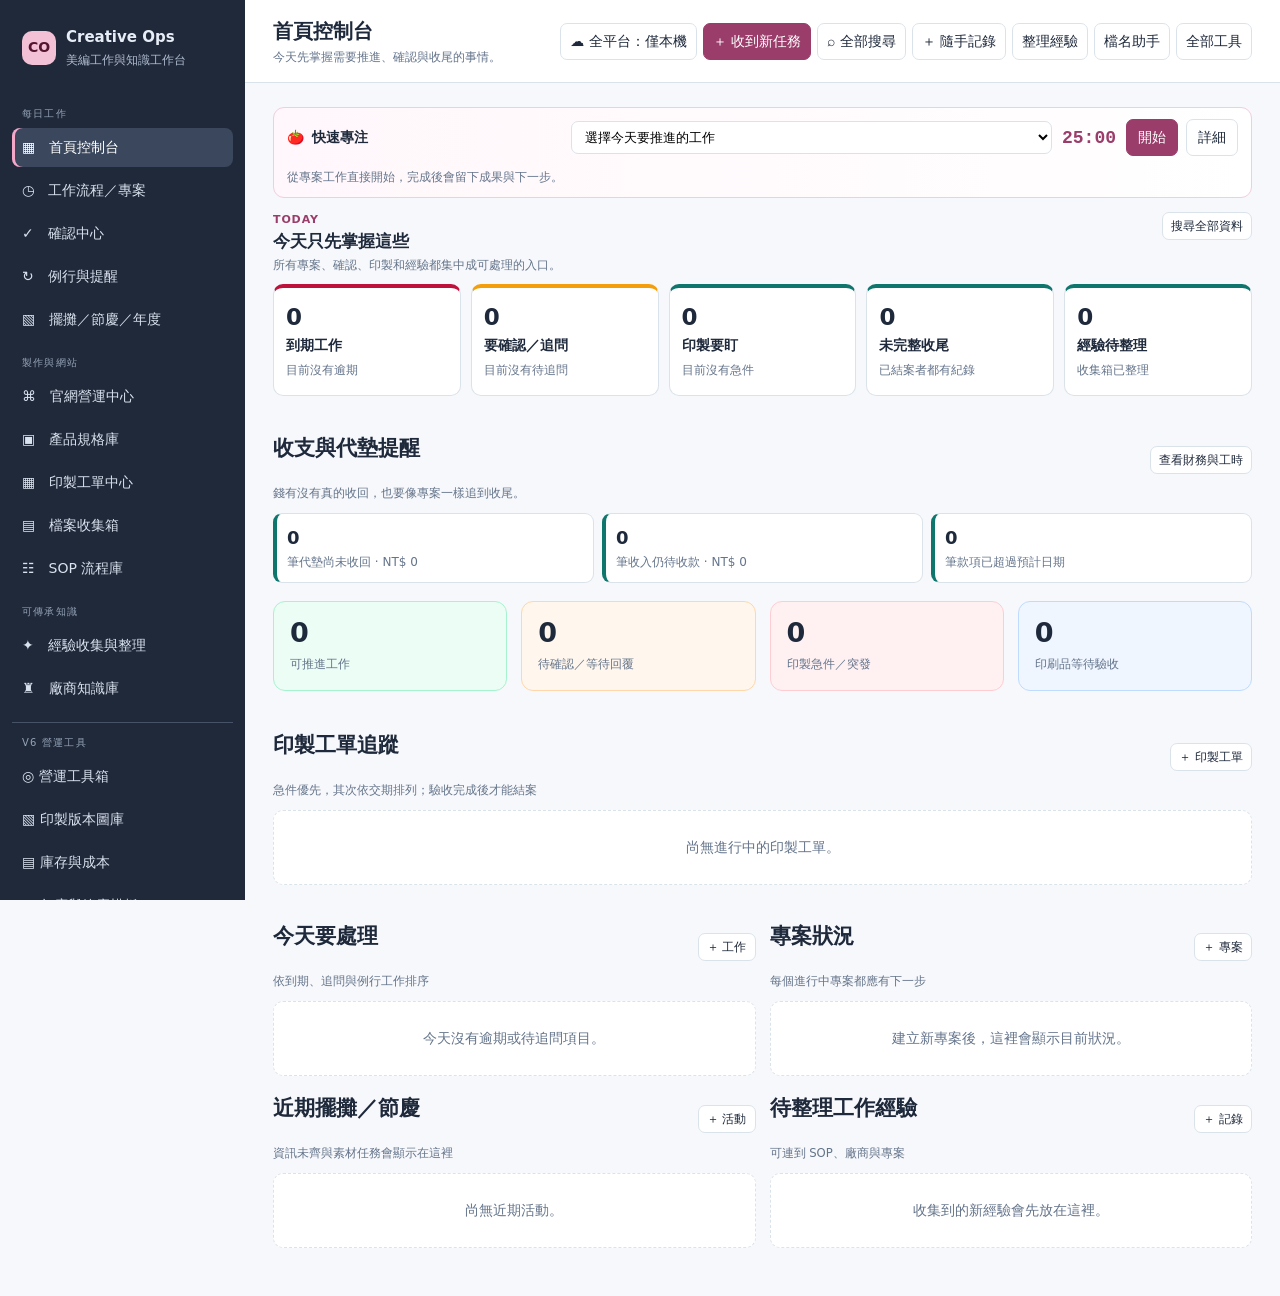
==== commit 1c569847: "Publish finance payroll and project focus shell" ====
--- a/index.html
+++ b/index.html
@@ -21,6 +21,7 @@
 <div class="shell">
 <aside id="mainNav">
   <div class="brand"><div class="brand-mark">CO</div><div><strong>Creative Ops</strong><small>美編工作與知識工作台</small></div></div>
+  <button class="btn mobile-home-button" id="mobileHomeButton" onclick="app.goHome()">⌂ 首頁</button>
   <button class="btn mobile-nav-toggle" id="mobileNavToggle" onclick="app.toggleMobileNav()" aria-expanded="false" aria-controls="mainNav">☰ 功能選單</button>
   <div class="nav-group"><div class="nav-label">每日工作</div><button class="nav active" data-view="dashboard">▦　首頁控制台</button><button class="nav" data-view="work">◷　工作流程／專案</button><button class="nav" data-view="confirmations">✓　確認中心</button><button class="nav" onclick="app.openRoutines()">↻　例行與提醒</button><button class="nav" data-view="events">▧　擺攤／節慶／年度</button></div>
   <div class="nav-group"><div class="nav-label">製作與網站</div><button class="nav" data-view="websites">⌘　官網營運中心</button><button class="nav" onclick="productApp.open()">▣　產品規格庫</button><button class="nav" onclick="printApp.open()">▦　印製工單中心</button><button class="nav" data-view="files">▤　檔案收集箱</button><button class="nav" data-view="sops">☷　SOP 流程庫</button></div>
@@ -46,7 +47,7 @@
 const dateAdd=(date,n)=>{const d=new Date(`${date}T12:00:00`);d.setDate(d.getDate()+n);return d.toISOString().slice(0,10)};
 const days=d=>d?Math.round((new Date(`${d}T12:00:00`)-new Date(`${today()}T12:00:00`))/86400000):null;
 const fmt=d=>d?`${d.slice(5,7)}/${d.slice(8,10)}`:'未設定';
-const defaults=()=>({version:2,updatedAt:new Date().toISOString(),settings:{workspaceName:'Creative Ops'},projects:[],tasks:[],confirmations:[],routines:[],events:SEED.events.map(x=>({...x})),products:SEED.products.map(x=>({...x})),printRecords:[],printItems:[],printWorkOrders:[],printInspections:[],websites:[{id:'site_a',name:'官網 A',url:'',platform:'可編輯 HTML 區塊',status:'active',note:'長期營運網站，請填入後台與預覽資訊。'},{id:'site_b',name:'官網 B',url:'',platform:'可編輯 HTML 區塊',status:'active',note:'長期營運網站，請填入後台與預覽資訊。'}],websiteChanges:[],vendors:[],knowledge:[],sops:[],files:[],deletedSeeds:[],activity:[]});
+const defaults=()=>({version:2,updatedAt:new Date().toISOString(),settings:{workspaceName:'Creative Ops'},projects:[],tasks:[],confirmations:[],routines:[],events:SEED.events.map(x=>({...x})),products:SEED.products.map(x=>({...x})),printRecords:[],printItems:[],printWorkOrders:[],printInspections:[],websites:[{id:'site_a',name:'官網 A',url:'',platform:'可編輯 HTML 區塊',status:'active',note:'長期營運網站，請填入後台與預覽資訊。'},{id:'site_b',name:'官網 B',url:'',platform:'可編輯 HTML 區塊',status:'active',note:'長期營運網站，請填入後台與預覽資訊。'}],websiteChanges:[],vendors:[],knowledge:[],sops:[],files:[],financeRecords:[],attendanceRecords:[],focusSessions:[],deletedSeeds:[],activity:[]});
 let db=load(),view='dashboard';
 function load(){try{let raw=localStorage.getItem(KEY);if(!raw){for(const oldKey of LEGACY_KEYS){const legacy=localStorage.getItem(oldKey);if(legacy){raw=legacy;localStorage.setItem(KEY,legacy);break}}}const x=JSON.parse(raw);if(x){const d=defaults();Object.keys(d).forEach(k=>x[k]??=d[k]);const gone=new Set(x.deletedSeeds||[]);SEED.events.forEach(e=>{if(gone.has(e.id)||gone.has(e.sourceKey))return;if(!x.events.some(y=>y.sourceKey===e.sourceKey||(y.name===e.name&&y.startDate===e.startDate)))x.events.push({...e})});SEED.products.forEach(p=>{if(gone.has(p.id))return;if(!x.products.some(y=>y.id===p.id))x.products.push({...p})});return x}}catch(e){}return defaults()}
 function save(action='更新資料'){if(window.v6BeforeSave)window.v6BeforeSave(db,action);db.updatedAt=new Date().toISOString();db.activity.unshift({id:id('log'),at:new Date().toISOString(),action,updatedAt:new Date().toISOString()});db.activity=db.activity.slice(0,300);localStorage.setItem(KEY,JSON.stringify(db));render();if(window.v6Cloud)window.v6Cloud.scheduleSync(action)}
@@ -57,6 +58,7 @@
 function modal(title,sub,body,wide=false){document.getElementById('modal').className=`modal${wide?' wide':''}`;document.getElementById('modal').innerHTML=`<div class="modal-head"><div><h2>${title}</h2><p>${sub||''}</p></div><button class="btn icon" onclick="app.closeModal()">✕</button></div>${body}`;document.getElementById('modalBackdrop').classList.add('open')}
 function closeModal(){document.getElementById('modalBackdrop').classList.remove('open')}
 function toggleMobileNav(force){const aside=document.getElementById('mainNav'),button=document.getElementById('mobileNavToggle');if(!aside||!button)return;const open=typeof force==='boolean'?force:!aside.classList.contains('mobile-nav-open');aside.classList.toggle('mobile-nav-open',open);button.setAttribute('aria-expanded',String(open));button.textContent=open?'✕ 收起選單':'☰ 功能選單'}
+function goHome(){const home=document.querySelector('.nav[data-view="dashboard"]');if(home)home.click()}
 const backdropEl=document.getElementById('modalBackdrop');let backdropDown=false;backdropEl.addEventListener('mousedown',e=>{backdropDown=(e.target===backdropEl)});backdropEl.addEventListener('mouseup',e=>{if(backdropDown&&e.target===backdropEl)closeModal();backdropDown=false});document.addEventListener('keydown',e=>{if(e.key==='Escape'&&backdropEl.classList.contains('open'))closeModal()});
 document.querySelectorAll('.nav[data-view]').forEach(b=>b.onclick=()=>{view=b.dataset.view;render();toggleMobileNav(false)});document.getElementById('mainNav').addEventListener('click',e=>{if(window.innerWidth<=1000&&e.target.closest('.nav')&&!e.target.closest('.nav[data-view]'))setTimeout(()=>toggleMobileNav(false),0)});
 function nav(){document.querySelectorAll('.nav').forEach(x=>x.classList.toggle('active',x.dataset.view===view));const meta={dashboard:['首頁控制台','今天先掌握需要推進、確認與收尾的事情。'],work:['工作流程／專案','新任務先分級，再逐步形成可執行的專案。'],confirmations:['確認中心','所有等待回覆與需要追問的事項集中管理。'],events:['擺攤／節慶／年度','活動資訊、素材規格與倒數任務都由資料管理。'],websites:['官網營運中心','網站是持續營運主線；每次改版則是可追蹤的變更專案。'],files:['檔案收集箱','先收好、再分類，留住原檔、輸出檔與最終版本。'],sops:['SOP 流程庫','只收納可重複使用的正式流程，原始經驗保留來源。'],knowledge:['經驗收集與整理','把踩雷、注意事項、決策與發現整理成可連結的知識。'],vendors:['廠商知識庫','找得到誰能做、多久能做、急件找誰與曾經踩過的坑。']};document.getElementById('pageTitle').textContent=meta[view][0];document.getElementById('pageSub').textContent=meta[view][1]}
@@ -124,7 +126,7 @@
 function openImport(){modal('匯入 V2 資料','匯入會覆蓋目前 V2 工作台資料；請先匯出備份。',`<div class="notice">只接受本工具匯出的 JSON 檔案。</div><div class="field"><label>選擇備份檔</label><input type="file" id="importFile" accept="application/json"></div><div class="modal-foot"><button class="btn" onclick="app.closeModal()">取消</button><button class="btn primary" onclick="app.importData()">匯入</button></div>`)}
 function importData(){const file=document.getElementById('importFile').files[0];if(!file)return toast('請選擇檔案');const reader=new FileReader();reader.onload=()=>{try{const x=JSON.parse(reader.result);if(!x.version)throw Error();db=x;Object.keys(defaults()).forEach(k=>db[k]??=defaults()[k]);if(window.v6App?.migrateData)window.v6App.migrateData(false);save('匯入備份並升級 V6 結構');closeModal();toast('資料已匯入')}catch(e){toast('不是有效的備份檔')}};reader.readAsText(file)}
 function seedDemo(){if(db.projects.length||db.vendors.length||db.events.length){if(!confirm('載入示範資料會保留既有資料並加入範例，確定嗎？'))return}const v={id:id('vendor'),name:'範例印刷廠',contact:'王小姐／急件請先 LINE',normalDays:3,urgentDays:1,capabilities:['DM','貼紙','大圖'],note:'重要紅色請先校稿。'};db.vendors.push(v);const p={id:id('proj'),name:'中秋節擺攤宣傳',stage:'active',priority:'high',dueDate:dateAdd(today(),12),brief:'Banner、DM、官網與 FB 需同步完成。',vendorIds:[v.id],createdAt:new Date().toISOString()};db.projects.push(p);db.tasks.push({id:id('task'),name:'確認桌機 Banner 1700×730',projectId:p.id,eventId:'',dueDate:dateAdd(today(),2),phase:'review',status:'open'});db.confirmations.push({id:id('confirm'),question:'確認 DM 數量與交期',person:'業務窗口',projectId:p.id,status:'asked',nextFollowup:today(),result:''});db.knowledge.push({id:id('know'),title:'範例印刷經驗：紅色校稿',text:'範例印刷廠的紅色容易偏暗，重要紅色要先校稿。',tags:['印刷','DM','色彩'],status:'inbox',priority:2,reliability:'single',links:{vendorIds:[v.id],projectIds:[p.id],sopIds:[]}});db.events.push({id:id('event'),name:'中秋節市集',type:'booth',startDate:dateAdd(today(),20),endDate:dateAdd(today(),22),place:'範例展館／攤位待確認',itemsText:'',note:''});db.routines.push({id:id('routine'),name:'每週整理 SOP 收集箱',cycle:'weekly',nextDate:today(),active:true});save('載入示範資料');toast('示範資料已加入')}
-return{render,closeModal,toggleMobileNav,openCapture,saveCapture,openProject,saveProject,openTask,saveTask,toggleTask,openConfirmation,saveConfirmation,openEvent:openEventV2,saveEvent:saveEventV2,eventToKnowledge,openWebsite,saveWebsite,openWebChange,saveWebChange,previewHtml,openFile,saveFile,openVendor,saveVendor,openKnowledge,saveKnowledge,openSop,saveSop,openRoutines,openRoutine,saveRoutine,completeRoutine,setWorkFilter,setKnowledgeFilter,remove,exportData,openImport,importData,seedDemo,getData:()=>db,saveData:save};
+return{render,closeModal,toggleMobileNav,goHome,openCapture,saveCapture,openProject,saveProject,openTask,saveTask,toggleTask,openConfirmation,saveConfirmation,openEvent:openEventV2,saveEvent:saveEventV2,eventToKnowledge,openWebsite,saveWebsite,openWebChange,saveWebChange,previewHtml,openFile,saveFile,openVendor,saveVendor,openKnowledge,saveKnowledge,openSop,saveSop,openRoutines,openRoutine,saveRoutine,completeRoutine,setWorkFilter,setKnowledgeFilter,remove,exportData,openImport,importData,seedDemo,getData:()=>db,saveData:save};
 })();
 app.render();
 </script>
@@ -132,6 +134,7 @@
 <script src="creative-ops-events.js"></script>
 <script src="creative-ops-print.js"></script>
 <script src="creative-ops-v6.js"></script>
+<script src="creative-ops-finance.js"></script>
 <script src="creative-ops-cloud.js"></script>
 </body>
 </html>
--- a/creative-ops-v6.css
+++ b/creative-ops-v6.css
@@ -12,7 +12,16 @@
 .v6-meter{height:8px;background:#e2e8f0;border-radius:10px;overflow:hidden}.v6-meter i{display:block;height:100%;background:var(--teal)}.v6-meter i.warn{background:#f59e0b}.v6-meter i.bad{background:var(--rose)}
 .v6-table-input{width:88px;border:1px solid #cbd5e1;border-radius:6px;padding:5px}.v6-checklist{display:grid;gap:8px}.v6-checkline{display:flex;gap:9px;align-items:flex-start;border:1px solid var(--line);padding:10px;border-radius:8px}.v6-checkline input{margin-top:4px;accent-color:var(--teal)}
 .v6-aging{font-weight:800;color:var(--amber)}.v6-aging.bad{color:var(--rose)}.v6-banner{padding:12px 14px;border-radius:10px;background:#fff7ed;border:1px solid #fed7aa;margin-bottom:12px}.v6-code{font-family:ui-monospace,SFMono-Regular,Consolas,monospace;background:#f1f5f9;border:1px solid var(--line);border-radius:7px;padding:9px;word-break:break-all}
-.v6-side-group{border-top:1px solid #465268;padding-top:9px}.v6-side-group .nav-label{margin-top:3px}.v6-hidden{display:none!important}a[href=""]{display:none!important}
+.v6-side-group{border-top:1px solid #465268;padding-top:9px}.v6-side-group .nav-label{margin-top:3px}.v6-hidden{display:none!important}
 @media(max-width:1180px){.v6-today-grid{grid-template-columns:repeat(3,1fr)}}
 @media(max-width:800px){.v6-tool-grid{grid-template-columns:1fr 1fr}.v6-compare{grid-template-columns:1fr}.v6-today-grid{grid-template-columns:repeat(2,1fr)}}
 @media(max-width:520px){.v6-tool-grid,.v6-today-grid{grid-template-columns:1fr}.v6-version-grid{grid-template-columns:1fr}.v6-lightbox-title{width:100%;min-width:100%}.v6-lightbox-tools{gap:5px}.v6-lightbox-tools .btn{padding:4px 6px}}
+
+/* 財務與工時中心 */
+.ops-finance-tabs{display:flex;gap:7px;flex-wrap:wrap;margin-bottom:16px}.ops-finance-tab{border:1px solid var(--line);background:#fff;color:var(--ink);border-radius:999px;padding:7px 12px;cursor:pointer}.ops-finance-tab.active{background:var(--ink);border-color:var(--ink);color:#fff}.ops-finance-summary{display:grid;grid-template-columns:repeat(4,minmax(0,1fr));gap:10px;margin-bottom:16px}.ops-finance-summary .stat strong{font-size:21px}.ops-finance-toolbar{display:flex;gap:8px;align-items:center;flex-wrap:wrap;margin-bottom:12px}.ops-finance-toolbar select,.ops-finance-toolbar input{border:1px solid var(--line);border-radius:7px;padding:7px 9px;background:#fff;color:var(--ink)}.ops-money-in{color:var(--teal);font-weight:800}.ops-money-out{color:var(--rose);font-weight:800}.ops-status-flow{display:flex;gap:5px;flex-wrap:wrap;margin-top:7px}.ops-status-step{font-size:10px;border-radius:999px;padding:2px 7px;background:#eef2f7;color:#64748b}.ops-status-step.done{background:#d1fae5;color:#047857}.ops-status-step.current{background:#ffedd5;color:#b45309;font-weight:800}.ops-finance-grid{display:grid;grid-template-columns:minmax(0,1.4fr) minmax(280px,.6fr);gap:14px}.ops-salary-form{display:grid;grid-template-columns:repeat(5,minmax(0,1fr));gap:9px;align-items:end}.ops-salary-form .field{margin:0}.ops-focus-layout{display:grid;grid-template-columns:minmax(280px,.85fr) minmax(0,1.15fr);gap:14px}.ops-focus-clock{display:grid;place-items:center;text-align:center;min-height:290px;background:linear-gradient(145deg,#fff7fb,#fff);border:1px solid #f1cedd;border-radius:16px;padding:20px}.ops-focus-time{font:800 clamp(45px,8vw,72px)/1 "IBM Plex Mono",Consolas,monospace;letter-spacing:-.05em;color:var(--brand)}.ops-focus-progress{width:min(360px,100%);height:9px;border-radius:999px;background:#e8edf3;overflow:hidden;margin:16px auto}.ops-focus-progress i{display:block;height:100%;background:var(--brand);transition:width .3s}.ops-finance-alerts{margin:0 0 18px}.ops-finance-alert-grid{display:grid;grid-template-columns:repeat(3,minmax(0,1fr));gap:8px}.ops-finance-alert{border:1px solid var(--line);border-left:4px solid var(--teal);border-radius:9px;background:#fff;padding:10px;cursor:pointer}.ops-finance-alert.warn{border-left-color:#f59e0b}.ops-finance-alert.bad{border-left-color:var(--rose)}.ops-finance-alert strong{font-size:18px;display:block}.ops-finance-alert span{font-size:12px;color:var(--muted)}
+.ops-focus-quick{display:grid;grid-template-columns:auto minmax(220px,1fr) auto auto auto;gap:8px;align-items:center;margin:0 0 14px;padding:11px 13px;border:1px solid #f1cedd;border-radius:11px;background:linear-gradient(90deg,#fff7fb,#fff)}.ops-focus-quick-title{display:flex;gap:8px;align-items:center;font-weight:800;white-space:nowrap}.ops-focus-quick select{min-width:0;width:100%;border:1px solid var(--line);border-radius:7px;padding:7px 9px;background:#fff}.ops-focus-quick-time{font:800 18px/1 "IBM Plex Mono",Consolas,monospace;color:var(--brand);min-width:58px;text-align:center}.ops-focus-project{margin-top:12px;padding:12px;border:1px solid #f1cedd;border-radius:10px;background:#fffafb}.ops-focus-project-stats{display:flex;gap:8px;flex-wrap:wrap;margin:8px 0}.ops-focus-result{border-left:3px solid var(--brand);padding-left:9px;margin-top:8px}.ops-focus-result small{display:block;color:var(--muted)}
+.mobile-home-button{display:none}
+@media(max-width:1000px){.mobile-home-button{display:inline-flex;margin-left:auto;color:#fff;border-color:#64748b;background:#334155}.mobile-nav-toggle{margin-left:0}}
+@media(max-width:1050px){.ops-finance-summary{grid-template-columns:repeat(2,minmax(0,1fr))}.ops-finance-grid,.ops-focus-layout{grid-template-columns:1fr}.ops-salary-form{grid-template-columns:repeat(3,minmax(0,1fr))}}
+@media(max-width:760px){.ops-focus-quick{grid-template-columns:minmax(0,1fr) auto auto}.ops-focus-quick-title{grid-column:1/-1}.ops-focus-quick select{grid-column:1/3}.ops-focus-quick .ops-focus-detail{grid-column:1/-1}}
+@media(max-width:640px){.ops-finance-summary{grid-template-columns:repeat(2,minmax(0,1fr))}.ops-finance-summary .stat{padding:12px}.ops-finance-summary .stat strong{font-size:18px}.ops-finance-alert-grid,.ops-salary-form{grid-template-columns:1fr}.ops-finance-tabs{display:grid;grid-template-columns:repeat(2,minmax(0,1fr))}.ops-finance-tab{white-space:normal}.ops-finance-toolbar>*{flex:1;min-width:130px}.ops-focus-clock{min-height:245px}.ops-focus-time{font-size:52px}.ops-finance-grid .table{min-width:600px}.ops-focus-quick{grid-template-columns:minmax(0,1fr) auto}.ops-focus-quick select{grid-column:1/-1}.ops-focus-quick-time{grid-column:1}.ops-focus-quick .btn{padding-left:8px;padding-right:8px}.ops-focus-quick .ops-focus-detail{grid-column:1/-1}}
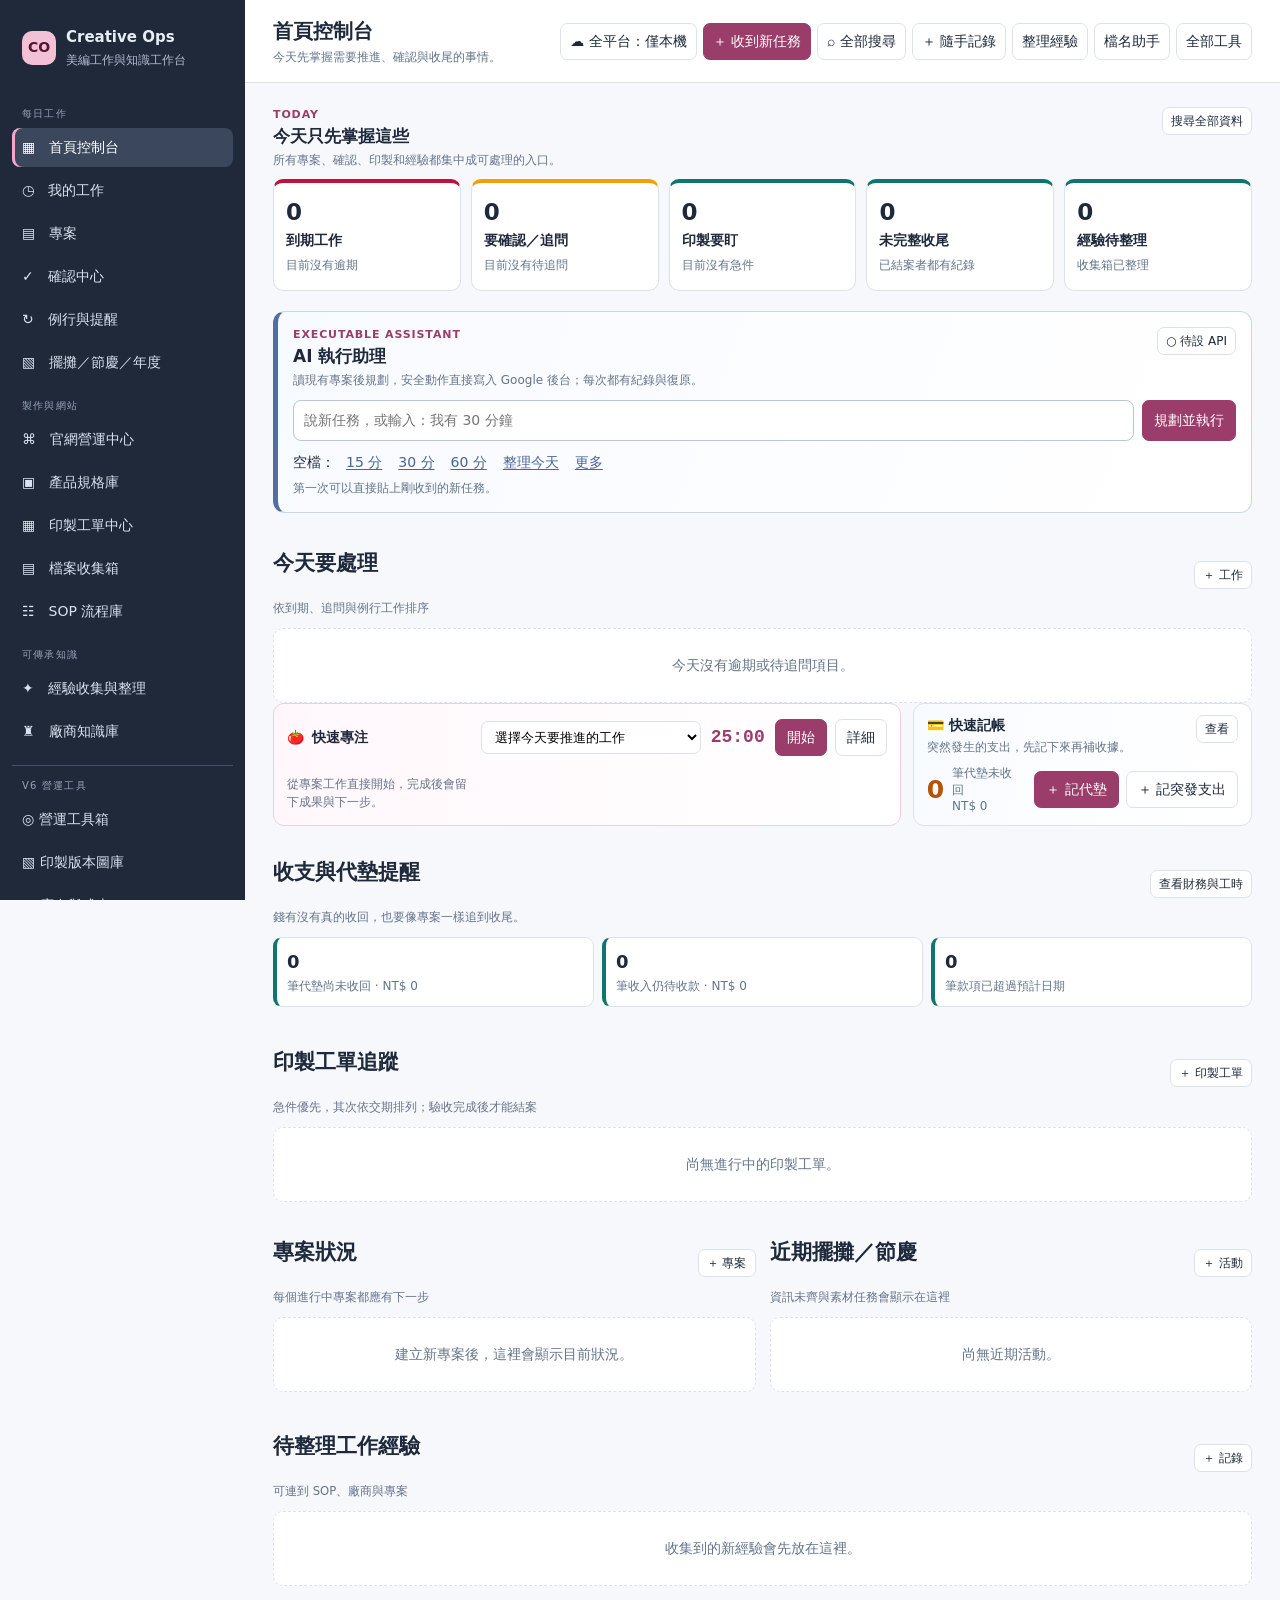
==== commit e8c0967b: "更新公開安全空殼至 AI 助理版" ====
--- a/index.html
+++ b/index.html
@@ -12,7 +12,7 @@
 .card{background:var(--panel);border:1px solid var(--line);border-radius:12px;padding:16px;box-shadow:0 2px 8px rgba(15,23,42,.025)}.card h2,.card h3{margin:0}.card h2{font-size:16px}.card h3{font-size:14px}.section-head{display:flex;align-items:center;gap:10px;justify-content:space-between;margin:22px 0 10px}.section-head:first-child{margin-top:0}.section-head small{color:var(--muted)}.stat{padding:16px;border-radius:12px;border:1px solid var(--line);background:var(--panel)}.stat strong{display:block;font-size:27px;line-height:1.1;margin-bottom:5px}.stat span{font-size:12px;color:var(--muted)}.stat.rose{border-color:#fecdd3;background:var(--rose-soft)}.stat.amber{border-color:#fed7aa;background:var(--amber-soft)}.stat.teal{border-color:#a7f3d0;background:var(--teal-soft)}.stat.blue{border-color:#bfdbfe;background:var(--blue-soft)}
 button{font:inherit}.btn{border:1px solid var(--line);background:#fff;color:var(--ink);padding:7px 11px;border-radius:7px;cursor:pointer;white-space:nowrap}.btn:hover{background:#f8fafc}.btn.primary{background:var(--brand);border-color:var(--brand);color:#fff}.btn.primary:hover{background:#7f2853}.btn.ghost{background:transparent}.btn.danger{color:var(--rose);border-color:#fecdd3}.btn.small{padding:4px 8px;font-size:12px}.btn.icon{padding:4px 7px}.row{display:flex;gap:10px;align-items:center;flex-wrap:wrap}.row.between{justify-content:space-between}.list{display:grid;gap:8px}.item{border:1px solid var(--line);border-radius:9px;padding:12px;background:#fff}.item:hover{border-color:#b8c5d5}.clickable{cursor:pointer}.title-line{display:flex;align-items:flex-start;justify-content:space-between;gap:10px}.title-line strong{font-size:14px}.meta{font-size:12px;color:var(--muted);margin-top:4px}.empty{color:var(--muted);text-align:center;padding:26px;border:1px dashed var(--line);border-radius:10px;background:#fff}.tag{display:inline-flex;align-items:center;gap:3px;border-radius:999px;padding:2px 7px;font-size:11px;font-weight:700;background:#eef2f7;color:#475569}.tag.rose{background:#ffe4e6;color:#be123c}.tag.amber{background:#ffedd5;color:#b45309}.tag.teal{background:#d1fae5;color:#047857}.tag.blue{background:#dbeafe;color:#1d4ed8}.tag.brand{background:#fce7f3;color:#9b3d6a}.tag.gray{background:#eef2f7;color:#475569}.tags{display:flex;gap:5px;flex-wrap:wrap;margin-top:7px}.progress{height:6px;border-radius:8px;background:#e8edf3;overflow:hidden;margin-top:8px}.progress i{display:block;height:100%;background:var(--teal)}.attention{border-left:4px solid var(--amber)}.attention.critical{border-left-color:var(--rose)}.attention.ok{border-left-color:var(--teal)}
 .table-wrap{overflow:auto;background:#fff;border:1px solid var(--line);border-radius:10px}.table{width:100%;border-collapse:collapse;min-width:680px}.table th{background:#f8fafc;text-align:left;color:#64748b;font-size:11px;letter-spacing:.04em}.table th,.table td{padding:10px 12px;border-bottom:1px solid var(--line);vertical-align:top}.table tr:last-child td{border-bottom:0}.table tr:hover td{background:#fbfdff}.view-tabs{display:flex;gap:7px;flex-wrap:wrap;margin-bottom:14px}.view-tab{background:#fff;border:1px solid var(--line);border-radius:999px;padding:6px 10px;cursor:pointer;font-size:12px}.view-tab.active{background:var(--ink);border-color:var(--ink);color:#fff}.dot{display:inline-block;width:8px;height:8px;border-radius:50%;background:var(--muted);margin-right:4px}.dot.good{background:var(--teal)}.dot.warn{background:#f59e0b}.dot.bad{background:#e11d48}
-.modal-backdrop{position:fixed;inset:0;background:rgba(15,23,42,.5);display:none;align-items:center;justify-content:center;padding:20px;z-index:20}.modal-backdrop.open{display:flex}.modal{width:min(760px,100%);max-height:calc(100vh - 40px);overflow:auto;background:#fff;border-radius:14px;box-shadow:var(--shadow);padding:20px}.modal.wide{width:min(1040px,100%)}.modal-head{display:flex;justify-content:space-between;gap:12px;align-items:flex-start;margin-bottom:16px}.modal-head h2{font-size:18px;margin:0}.modal-head p{margin:3px 0 0;color:var(--muted);font-size:12px}.field{margin-bottom:12px}.field label{display:block;color:#475569;font-size:12px;font-weight:700;margin-bottom:5px}.field input,.field textarea,.field select{width:100%;border:1px solid #cbd5e1;border-radius:7px;padding:8px 9px;background:#fff;color:var(--ink);font:inherit}.field textarea{min-height:84px;resize:vertical}.form-grid{display:grid;grid-template-columns:repeat(2,minmax(0,1fr));gap:0 12px}.form-grid .full{grid-column:1/-1}.modal-foot{display:flex;justify-content:flex-end;gap:8px;margin-top:16px;padding-top:14px;border-top:1px solid var(--line)}.checks{display:flex;gap:7px;flex-wrap:wrap}.check{border:1px solid var(--line);border-radius:7px;padding:6px 8px;background:#fff;font-size:12px}.check input{accent-color:var(--brand);margin-right:5px}.html-preview{width:100%;height:350px;border:1px solid var(--line);border-radius:8px;background:#fff}.split{display:grid;grid-template-columns:1fr 1fr;gap:14px}.notice{padding:10px 12px;background:var(--amber-soft);border:1px solid #fed7aa;color:#92400e;border-radius:8px;font-size:12px}.toast{position:fixed;right:20px;bottom:20px;z-index:30;background:#1e293b;color:#fff;border-radius:9px;padding:10px 14px;box-shadow:var(--shadow);transform:translateY(20px);opacity:0;pointer-events:none;transition:.2s}.toast.show{transform:translateY(0);opacity:1}.hide{display:none!important}
+.modal-backdrop{position:fixed;inset:0;background:rgba(15,23,42,.5);display:none;align-items:center;justify-content:center;padding:20px;z-index:20}.modal-backdrop.open{display:flex}.modal{width:min(760px,100%);max-height:calc(100vh - 40px);overflow:auto;background:#fff;border-radius:14px;box-shadow:var(--shadow);padding:20px}.modal.wide{width:min(1040px,100%)}.modal-head{display:flex;justify-content:space-between;gap:12px;align-items:flex-start;margin-bottom:16px}.modal-head h2{font-size:18px;margin:0}.modal-head p{margin:3px 0 0;color:var(--muted);font-size:12px}.field{margin-bottom:12px}.field label{display:block;color:#475569;font-size:12px;font-weight:700;margin-bottom:5px}.field input,.field textarea,.field select{width:100%;border:1px solid #cbd5e1;border-radius:7px;padding:8px 9px;background:#fff;color:var(--ink);font:inherit}.field textarea{min-height:84px;resize:vertical}.form-grid{display:grid;grid-template-columns:repeat(2,minmax(0,1fr));gap:0 12px}.form-grid .full{grid-column:1/-1}.modal-foot{display:flex;justify-content:flex-end;gap:8px;margin-top:16px;padding-top:14px;border-top:1px solid var(--line)}.checks{display:flex;gap:7px;flex-wrap:wrap}.check{border:1px solid var(--line);border-radius:7px;padding:6px 8px;background:#fff;font-size:12px}.check input{accent-color:var(--brand);margin-right:5px}.html-preview{width:100%;height:350px;border:1px solid var(--line);border-radius:8px;background:#fff}.split{display:grid;grid-template-columns:1fr 1fr;gap:14px}.notice{padding:10px 12px;background:var(--amber-soft);border:1px solid #fed7aa;color:#92400e;border-radius:8px;font-size:12px}.toast{position:fixed;right:20px;bottom:20px;z-index:30;background:#1e293b;color:#fff;border-radius:9px;padding:10px 14px;box-shadow:var(--shadow);transform:translateY(20px);opacity:0;pointer-events:none;transition:.2s}.toast.show,.toast.persist{transform:translateY(0);opacity:1}.hide{display:none!important}
 @media(max-width:1000px){.shell{grid-template-columns:1fr}aside{position:sticky;top:0;z-index:15;height:auto;padding:9px 12px;display:flex;gap:8px;align-items:center;flex-wrap:wrap;overflow:visible}.brand{padding:3px 5px}.brand small{display:none}.mobile-nav-toggle{display:inline-flex;margin-left:auto;color:#fff;border-color:#64748b;background:#334155}aside>.nav-group,aside>.side-actions{display:none}aside.mobile-nav-open>.nav-group{display:grid;grid-template-columns:repeat(2,minmax(0,1fr));gap:4px;width:100%;margin:0;padding-top:6px;border-top:1px solid #465268}aside.mobile-nav-open>.side-actions{display:grid;grid-template-columns:repeat(2,minmax(0,1fr));gap:4px;width:100%;margin:0;padding-top:8px}.nav-label{display:block;grid-column:1/-1;margin:6px 0 2px;padding:0 5px}.nav{width:100%;min-width:0;margin:0;padding:8px;text-align:left;white-space:normal}.side-actions button{margin:0}.topbar{position:static;padding:14px 16px}.content{padding:18px 16px}.grid.four{grid-template-columns:repeat(2,minmax(0,1fr))}.grid.three{grid-template-columns:1fr 1fr}}@media(max-width:640px){.topbar{align-items:flex-start;flex-direction:column;gap:10px}.grid.two,.grid.three,.grid.four,.split,.form-grid{grid-template-columns:1fr}.content{padding:14px}.modal{padding:16px}.top-actions{width:100%;display:grid;grid-template-columns:minmax(0,1fr) auto auto;gap:6px;align-items:stretch}.top-actions>.btn{min-width:0}.top-actions>.btn:not(#v6CloudButton):not(#v6IntakeTop):not(#v6MobileMore){display:none}#v6CloudButton{overflow:hidden;text-overflow:ellipsis;font-size:0}#v6CloudButton::after{content:attr(data-mobile-label);font-size:12px}#v6IntakeTop,#v6MobileMore{padding-left:8px;padding-right:8px}.v6-mobile-more{display:block}.v6-mobile-actions-panel{grid-column:1/-1}.v6-mobile-actions-panel.open{display:grid;grid-template-columns:repeat(2,minmax(0,1fr));gap:6px;padding-top:2px}.v6-mobile-actions-panel .btn{width:100%;white-space:normal}.stat strong{font-size:24px}}@media(max-width:380px){aside.mobile-nav-open>.nav-group,aside.mobile-nav-open>.side-actions,.v6-mobile-actions-panel.open{grid-template-columns:1fr}}
 </style>
 <link rel="stylesheet" href="creative-ops-v6.css">
@@ -23,10 +23,10 @@
   <div class="brand"><div class="brand-mark">CO</div><div><strong>Creative Ops</strong><small>美編工作與知識工作台</small></div></div>
   <button class="btn mobile-home-button" id="mobileHomeButton" onclick="app.goHome()">⌂ 首頁</button>
   <button class="btn mobile-nav-toggle" id="mobileNavToggle" onclick="app.toggleMobileNav()" aria-expanded="false" aria-controls="mainNav">☰ 功能選單</button>
-  <div class="nav-group"><div class="nav-label">每日工作</div><button class="nav active" data-view="dashboard">▦　首頁控制台</button><button class="nav" data-view="work">◷　工作流程／專案</button><button class="nav" data-view="confirmations">✓　確認中心</button><button class="nav" onclick="app.openRoutines()">↻　例行與提醒</button><button class="nav" data-view="events">▧　擺攤／節慶／年度</button></div>
+  <div class="nav-group"><div class="nav-label">每日工作</div><button class="nav active" data-view="dashboard">▦　首頁控制台</button><button class="nav" data-view="tasks">◷　我的工作</button><button class="nav" data-view="work">▤　專案</button><button class="nav" data-view="confirmations">✓　確認中心</button><button class="nav" onclick="app.openRoutines()">↻　例行與提醒</button><button class="nav" data-view="events">▧　擺攤／節慶／年度</button></div>
   <div class="nav-group"><div class="nav-label">製作與網站</div><button class="nav" data-view="websites">⌘　官網營運中心</button><button class="nav" onclick="productApp.open()">▣　產品規格庫</button><button class="nav" onclick="printApp.open()">▦　印製工單中心</button><button class="nav" data-view="files">▤　檔案收集箱</button><button class="nav" data-view="sops">☷　SOP 流程庫</button></div>
   <div class="nav-group"><div class="nav-label">可傳承知識</div><button class="nav" data-view="knowledge">✦　經驗收集與整理</button><button class="nav" data-view="vendors">♜　廠商知識庫</button></div>
-  <div class="side-actions"><button class="btn" onclick="eventSeedApp.createReminders()">↻ 建立近期活動提醒</button><button class="btn" onclick="app.exportData()">↓ 匯出備份</button><button class="btn" onclick="app.openImport()">↑ 匯入資料</button><button class="btn ghost" onclick="app.seedDemo()">載入示範資料</button></div>
+  <div class="side-actions"><button class="btn" onclick="eventSeedApp.createReminders()">↻ 建立近期活動提醒</button><button class="btn" onclick="app.exportData()">↓ 匯出備份</button><button class="btn" onclick="app.openImport()">↑ 匯入資料</button></div>
 </aside>
 <main>
   <header class="topbar"><div><h1 id="pageTitle">首頁控制台</h1><p id="pageSub">今天先掌握需要推進、確認與收尾的事情。</p></div><div class="top-actions"><button class="btn" id="topCapture" onclick="app.openCapture()">＋ 隨手記錄</button></div></header>
@@ -41,38 +41,53 @@
 const KEY='creative_ops_v6_data';
 const LEGACY_KEYS=['creative_ops_v2_data'];
 const SEED=window.CREATIVE_OPS_SEED||{events:[],products:[]};
-const today=()=>new Date().toISOString().slice(0,10);
+const today=()=>new Date(Date.now()+8*3600000).toISOString().slice(0,10);
 const id=p=>`${p}_${Date.now().toString(36)}${Math.random().toString(36).slice(2,6)}`;
 const esc=s=>String(s??'').replace(/[&<>"']/g,c=>({'&':'&amp;','<':'&lt;','>':'&gt;','"':'&quot;',"'":'&#39;'}[c]));
 const dateAdd=(date,n)=>{const d=new Date(`${date}T12:00:00`);d.setDate(d.getDate()+n);return d.toISOString().slice(0,10)};
+const monthAdd=(date,n)=>{const [y,m,d]=String(date).split('-').map(Number),first=new Date(Date.UTC(y,m-1+n,1)),last=new Date(Date.UTC(first.getUTCFullYear(),first.getUTCMonth()+1,0)).getUTCDate();first.setUTCDate(Math.min(d,last));return first.toISOString().slice(0,10)};
 const days=d=>d?Math.round((new Date(`${d}T12:00:00`)-new Date(`${today()}T12:00:00`))/86400000):null;
 const fmt=d=>d?`${d.slice(5,7)}/${d.slice(8,10)}`:'未設定';
-const defaults=()=>({version:2,updatedAt:new Date().toISOString(),settings:{workspaceName:'Creative Ops'},projects:[],tasks:[],confirmations:[],routines:[],events:SEED.events.map(x=>({...x})),products:SEED.products.map(x=>({...x})),printRecords:[],printItems:[],printWorkOrders:[],printInspections:[],websites:[{id:'site_a',name:'官網 A',url:'',platform:'可編輯 HTML 區塊',status:'active',note:'長期營運網站，請填入後台與預覽資訊。'},{id:'site_b',name:'官網 B',url:'',platform:'可編輯 HTML 區塊',status:'active',note:'長期營運網站，請填入後台與預覽資訊。'}],websiteChanges:[],vendors:[],knowledge:[],sops:[],files:[],financeRecords:[],attendanceRecords:[],focusSessions:[],deletedSeeds:[],activity:[]});
+const defaults=()=>({version:2,updatedAt:new Date().toISOString(),settings:{workspaceName:'Creative Ops',assistantConfig:{autoApplySafe:true,proactiveDaily:true}},projects:[],tasks:[],confirmations:[],routines:[],events:SEED.events.map(x=>({...x})),products:SEED.products.map(x=>({...x})),printRecords:[],printItems:[],printWorkOrders:[],printInspections:[],websites:[{id:'site_a',name:'官網 A',url:'',platform:'可編輯 HTML 區塊',status:'active',note:'長期營運網站，請填入後台與預覽資訊。'},{id:'site_b',name:'官網 B',url:'',platform:'可編輯 HTML 區塊',status:'active',note:'長期營運網站，請填入後台與預覽資訊。'}],websiteChanges:[],vendors:[],knowledge:[],sops:[],files:[],financeRecords:[],attendanceRecords:[],focusSessions:[],assistantMemory:[],assistantRuns:[],assistantSuggestions:[],deletedSeeds:[],activity:[]});
 let db=load(),view='dashboard';
 function load(){try{let raw=localStorage.getItem(KEY);if(!raw){for(const oldKey of LEGACY_KEYS){const legacy=localStorage.getItem(oldKey);if(legacy){raw=legacy;localStorage.setItem(KEY,legacy);break}}}const x=JSON.parse(raw);if(x){const d=defaults();Object.keys(d).forEach(k=>x[k]??=d[k]);const gone=new Set(x.deletedSeeds||[]);SEED.events.forEach(e=>{if(gone.has(e.id)||gone.has(e.sourceKey))return;if(!x.events.some(y=>y.sourceKey===e.sourceKey||(y.name===e.name&&y.startDate===e.startDate)))x.events.push({...e})});SEED.products.forEach(p=>{if(gone.has(p.id))return;if(!x.products.some(y=>y.id===p.id))x.products.push({...p})});return x}}catch(e){}return defaults()}
 function save(action='更新資料'){if(window.v6BeforeSave)window.v6BeforeSave(db,action);db.updatedAt=new Date().toISOString();db.activity.unshift({id:id('log'),at:new Date().toISOString(),action,updatedAt:new Date().toISOString()});db.activity=db.activity.slice(0,300);localStorage.setItem(KEY,JSON.stringify(db));render();if(window.v6Cloud)window.v6Cloud.scheduleSync(action)}
-function toast(msg){const el=document.getElementById('toast');el.textContent=msg;el.classList.add('show');clearTimeout(toast.t);toast.t=setTimeout(()=>el.classList.remove('show'),2200)}
+function toast(msg,duration=2200){const el=document.getElementById('toast'),persistent=duration>=6000;el.textContent=msg;el.classList.add('show');el.classList.toggle('persist',persistent);clearTimeout(toast.t);toast.t=setTimeout(()=>el.classList.remove('show','persist'),duration)}
 function project(pid){return db.projects.find(x=>x.id===pid)}function vendor(vid){return db.vendors.find(x=>x.id===vid)}function site(sid){return db.websites.find(x=>x.id===sid)}function sop(sid){return db.sops.find(x=>x.id===sid)}
 function tag(text,kind='gray'){return `<span class="tag ${kind}">${esc(text)}</span>`}function statusTag(s){const map={intake:['收件匣','gray'],planning:['初步企劃','brand'],detail:['細化中','amber'],active:['執行中','teal'],waiting:['等待中','amber'],closed:['已結案','gray'],pending:['待確認','amber'],asked:['等回覆','rose'],confirmed:['已確認','teal'],changed:['有變更','brand'],inbox:['待整理','amber'],sorted:['已整理','teal'],draft:['草稿','gray'],standard:['正式 SOP','teal'],verified:['已驗證','blue'],published:['已發布','teal'],review:['待預覽','amber'],blocked:['卡住','rose']};const m=map[s]||[s,'gray'];return tag(m[0],m[1])}
 function stageOrder(x){return ['intake','planning','detail','active','waiting','closed'].indexOf(x)}
-function modal(title,sub,body,wide=false){document.getElementById('modal').className=`modal${wide?' wide':''}`;document.getElementById('modal').innerHTML=`<div class="modal-head"><div><h2>${title}</h2><p>${sub||''}</p></div><button class="btn icon" onclick="app.closeModal()">✕</button></div>${body}`;document.getElementById('modalBackdrop').classList.add('open')}
-function closeModal(){document.getElementById('modalBackdrop').classList.remove('open')}
+let modalInitialState=null;
+function modalFormState(){const box=document.getElementById('modal');if(!box)return'';return JSON.stringify([...box.querySelectorAll('input,textarea,select')].map((el,index)=>({key:el.id||el.name||index,type:el.type||el.tagName,value:el.type==='file'?[...el.files].map(f=>`${f.name}:${f.size}:${f.lastModified}`).join('|'):el.value,checked:'checked'in el?el.checked:null})))}
+function modalHasUnsavedChanges(){return document.getElementById('modalBackdrop').classList.contains('open')&&modalInitialState!==null&&modalFormState()!==modalInitialState}
+function modal(title,sub,body,wide=false){modalInitialState=null;document.getElementById('modal').className=`modal${wide?' wide':''}`;document.getElementById('modal').innerHTML=`<div class="modal-head"><div><h2>${title}</h2><p>${sub||''}</p></div><button class="btn icon" onclick="app.requestCloseModal()">✕</button></div>${body}`;document.getElementById('modalBackdrop').classList.add('open')}
+function closeModal(){document.getElementById('modalBackdrop').classList.remove('open');modalInitialState=null;return true}
+function requestCloseModal(){if(modalHasUnsavedChanges()&&!confirm('這張表單有尚未儲存的內容。\n按「確定」放棄變更；按「取消」繼續編輯。'))return false;return closeModal()}
 function toggleMobileNav(force){const aside=document.getElementById('mainNav'),button=document.getElementById('mobileNavToggle');if(!aside||!button)return;const open=typeof force==='boolean'?force:!aside.classList.contains('mobile-nav-open');aside.classList.toggle('mobile-nav-open',open);button.setAttribute('aria-expanded',String(open));button.textContent=open?'✕ 收起選單':'☰ 功能選單'}
 function goHome(){const home=document.querySelector('.nav[data-view="dashboard"]');if(home)home.click()}
-const backdropEl=document.getElementById('modalBackdrop');let backdropDown=false;backdropEl.addEventListener('mousedown',e=>{backdropDown=(e.target===backdropEl)});backdropEl.addEventListener('mouseup',e=>{if(backdropDown&&e.target===backdropEl)closeModal();backdropDown=false});document.addEventListener('keydown',e=>{if(e.key==='Escape'&&backdropEl.classList.contains('open'))closeModal()});
-document.querySelectorAll('.nav[data-view]').forEach(b=>b.onclick=()=>{view=b.dataset.view;render();toggleMobileNav(false)});document.getElementById('mainNav').addEventListener('click',e=>{if(window.innerWidth<=1000&&e.target.closest('.nav')&&!e.target.closest('.nav[data-view]'))setTimeout(()=>toggleMobileNav(false),0)});
-function nav(){document.querySelectorAll('.nav').forEach(x=>x.classList.toggle('active',x.dataset.view===view));const meta={dashboard:['首頁控制台','今天先掌握需要推進、確認與收尾的事情。'],work:['工作流程／專案','新任務先分級，再逐步形成可執行的專案。'],confirmations:['確認中心','所有等待回覆與需要追問的事項集中管理。'],events:['擺攤／節慶／年度','活動資訊、素材規格與倒數任務都由資料管理。'],websites:['官網營運中心','網站是持續營運主線；每次改版則是可追蹤的變更專案。'],files:['檔案收集箱','先收好、再分類，留住原檔、輸出檔與最終版本。'],sops:['SOP 流程庫','只收納可重複使用的正式流程，原始經驗保留來源。'],knowledge:['經驗收集與整理','把踩雷、注意事項、決策與發現整理成可連結的知識。'],vendors:['廠商知識庫','找得到誰能做、多久能做、急件找誰與曾經踩過的坑。']};document.getElementById('pageTitle').textContent=meta[view][0];document.getElementById('pageSub').textContent=meta[view][1]}
+const backdropEl=document.getElementById('modalBackdrop');let backdropDown=false;new MutationObserver(()=>{if(backdropEl.classList.contains('open'))setTimeout(()=>{if(backdropEl.classList.contains('open'))modalInitialState=modalFormState()},0)}).observe(backdropEl,{attributes:true,attributeFilter:['class']});backdropEl.addEventListener('mousedown',e=>{backdropDown=(e.target===backdropEl)});backdropEl.addEventListener('mouseup',e=>{if(backdropDown&&e.target===backdropEl)requestCloseModal();backdropDown=false});document.addEventListener('keydown',e=>{if(e.key==='Escape'&&backdropEl.classList.contains('open'))requestCloseModal()});window.addEventListener('beforeunload',e=>{if(!modalHasUnsavedChanges())return;e.preventDefault();e.returnValue=''})
+function openView(next){view=next;render();toggleMobileNav(false)}
+document.querySelectorAll('.nav[data-view]').forEach(b=>b.onclick=()=>openView(b.dataset.view));document.getElementById('mainNav').addEventListener('click',e=>{if(window.innerWidth<=1000&&e.target.closest('.nav')&&!e.target.closest('.nav[data-view]'))setTimeout(()=>toggleMobileNav(false),0)});
+function nav(){document.querySelectorAll('.nav').forEach(x=>x.classList.toggle('active',x.dataset.view===view));const meta={dashboard:['首頁控制台','今天先掌握需要推進、確認與收尾的事情。'],tasks:['我的工作','今天、本週、未排期與等待中的工作都集中在這裡。'],work:['專案','新任務先分級，再逐步形成可執行的專案。'],confirmations:['確認中心','所有等待回覆與需要追問的事項集中管理。'],events:['擺攤／節慶／年度','活動資訊、素材規格與倒數任務都由資料管理。'],websites:['官網營運中心','網站是持續營運主線；每次改版則是可追蹤的變更專案。'],files:['檔案收集箱','先收好、再分類，留住原檔、輸出檔與最終版本。'],sops:['SOP 流程庫','只收納可重複使用的正式流程，原始經驗保留來源。'],knowledge:['經驗收集與整理','把踩雷、注意事項、決策與發現整理成可連結的知識。'],vendors:['廠商知識庫','找得到誰能做、多久能做、急件找誰與曾經踩過的坑。']};document.getElementById('pageTitle').textContent=meta[view][0];document.getElementById('pageSub').textContent=meta[view][1]}
 function relatedKnowledge({projectId='',vendorIds=[],sopId=''}){const ids=new Set(vendorIds);return db.knowledge.filter(k=>k.status!=='archived'&&((projectId&&k.links?.projectIds?.includes(projectId))||(sopId&&k.links?.sopIds?.includes(sopId))||(k.links?.vendorIds||[]).some(x=>ids.has(x)))).sort((a,b)=>(b.priority||0)-(a.priority||0))}
 function projectTasks(pid){return db.tasks.filter(t=>t.projectId===pid)}function openTasks(){return db.tasks.filter(t=>t.status!=='done')}
-function dashboard(){const taskDue=openTasks().filter(t=>t.dueDate&&days(t.dueDate)<=0);const conf=db.confirmations.filter(c=>!['confirmed','cancelled'].includes(c.status));const follow=conf.filter(c=>c.nextFollowup&&days(c.nextFollowup)<=0);const routines=db.routines.filter(r=>r.active&&r.nextDate&&days(r.nextDate)<=0);const closeTasks=openTasks().filter(t=>t.phase==='closeout');const printActive=(db.printWorkOrders||[]).filter(w=>w.status!=='closed');const printUrgent=printActive.filter(w=>w.kind==='urgent');const printInspection=printActive.filter(w=>w.status==='inspection');const printFocus=printActive.sort((a,b)=>(a.kind==='urgent'?-1:1)-(b.kind==='urgent'?-1:1)||String(a.dueDate||'9999').localeCompare(String(b.dueDate||'9999'))).slice(0,6);const items=[...taskDue.map(x=>({type:'task',x,score:x.dueDate?days(x.dueDate):9})),...follow.map(x=>({type:'confirmation',x,score:days(x.nextFollowup)})),...routines.map(x=>({type:'routine',x,score:days(x.nextDate)}))].sort((a,b)=>a.score-b.score).slice(0,9);
-return `<div class="grid four"><div class="stat teal"><strong>${openTasks().length}</strong><span>可推進工作</span></div><div class="stat amber"><strong>${conf.length}</strong><span>待確認／等待回覆</span></div><div class="stat rose"><strong>${printUrgent.length}</strong><span>印製急件／突發</span></div><div class="stat blue"><strong>${printInspection.length}</strong><span>印刷品等待驗收</span></div></div>
+function moreRow(count,action){return count>0?`<div class="list-more">另有 ${count} 件 <button class="btn small" onclick="${action}">查看全部</button></div>`:''}
+function dashboard(){const taskDue=openTasks().filter(t=>t.dueDate&&days(t.dueDate)<=0);const conf=db.confirmations.filter(c=>!['confirmed','cancelled'].includes(c.status));const follow=conf.filter(c=>c.nextFollowup&&days(c.nextFollowup)<=0);const routines=db.routines.filter(r=>r.active&&r.nextDate&&days(r.nextDate)<=0);const printActive=(db.printWorkOrders||[]).filter(w=>w.status!=='closed');const printFocus=printActive.sort((a,b)=>(a.kind==='urgent'?-1:1)-(b.kind==='urgent'?-1:1)||String(a.dueDate||'9999').localeCompare(String(b.dueDate||'9999'))).slice(0,6);const allItems=[...taskDue.map(x=>({type:'task',x,score:x.dueDate?days(x.dueDate):9})),...follow.map(x=>({type:'confirmation',x,score:days(x.nextFollowup)})),...routines.map(x=>({type:'routine',x,score:days(x.nextDate)}))].sort((a,b)=>a.score-b.score);const items=allItems.slice(0,9);const allProjects=db.projects.filter(p=>p.stage!=='closed').sort((a,b)=>stageOrder(a.stage)-stageOrder(b.stage));const shownProjects=allProjects.slice(0,6);const allEvents=db.events.filter(e=>(e.endDate||e.startDate)>=today()).sort((a,b)=>a.startDate.localeCompare(b.startDate));const shownEvents=allEvents.slice(0,5);const allKnowledge=db.knowledge.filter(k=>k.status==='inbox');const shownKnowledge=allKnowledge.slice(0,5);
+return `<section id="dashboardTodayTasks"><div class="section-head"><div><h2>今天要處理</h2><small>依到期、追問與例行工作排序</small></div><button class="btn small" onclick="app.openTask()">＋ 工作</button></div><div class="list">${items.length?items.map(i=>attentionRow(i)).join(''):'<div class="empty">今天沒有逾期或待追問項目。</div>'}${moreRow(allItems.length-items.length,"app.openView('tasks')")}</div></section>
 <div class="section-head"><div><h2>印製工單追蹤</h2><small>急件優先，其次依交期排列；驗收完成後才能結案</small></div><button class="btn small" onclick="printApp.openOrder()">＋ 印製工單</button></div><div class="list" style="margin-bottom:18px">${printFocus.length?printFocus.map(w=>`<div class="item clickable ${w.kind==='urgent'?'attention critical':''}" onclick="printApp.openOrder('${w.id}')"><div class="title-line"><div><strong>${esc(w.title||'未命名工單')}</strong><div class="tags">${tag(w.kind==='urgent'?'急件':'日常',w.kind==='urgent'?'rose':'teal')}${tag({intake:'需求待整理',spec:'規格確認',quote:'詢價／發包',proof:'校稿確認',ordered:'已送印',printing:'印製中',inspection:'等待驗收',blocked:'卡住'}[w.status]||w.status||'需求待整理','gray')}</div><div class="meta">${esc([w.vendor,w.dueDate?'交期 '+w.dueDate:''].filter(Boolean).join(' · '))}</div></div><span>›</span></div></div>`).join(''):'<div class="empty">尚無進行中的印製工單。</div>'}</div>
-<div class="grid two"><div><div class="section-head"><div><h2>今天要處理</h2><small>依到期、追問與例行工作排序</small></div><button class="btn small" onclick="app.openTask()">＋ 工作</button></div><div class="list">${items.length?items.map(i=>attentionRow(i)).join(''):'<div class="empty">今天沒有逾期或待追問項目。</div>'}</div></div><div><div class="section-head"><div><h2>專案狀況</h2><small>每個進行中專案都應有下一步</small></div><button class="btn small" onclick="app.openProject()">＋ 專案</button></div><div class="list">${db.projects.filter(p=>!['closed'].includes(p.stage)).sort((a,b)=>stageOrder(a.stage)-stageOrder(b.stage)).slice(0,6).map(projectRow).join('')||'<div class="empty">建立新專案後，這裡會顯示目前狀況。</div>'}</div></div></div>
-<div class="grid two"><div><div class="section-head"><div><h2>近期擺攤／節慶</h2><small>資訊未齊與素材任務會顯示在這裡</small></div><button class="btn small" onclick="app.openEvent()">＋ 活動</button></div><div class="list">${db.events.filter(e=>(e.endDate||e.startDate)>=today()).sort((a,b)=>a.startDate.localeCompare(b.startDate)).slice(0,5).map(eventRow).join('')||'<div class="empty">尚無近期活動。</div>'}</div></div><div><div class="section-head"><div><h2>待整理工作經驗</h2><small>可連到 SOP、廠商與專案</small></div><button class="btn small" onclick="app.openKnowledge()">＋ 記錄</button></div><div class="list">${db.knowledge.filter(k=>k.status==='inbox').slice(0,5).map(knowledgeRow).join('')||'<div class="empty">收集到的新經驗會先放在這裡。</div>'}</div></div></div>`}
+<div class="grid two"><div><div class="section-head"><div><h2>專案狀況</h2><small>每個進行中專案都應有下一步</small></div><button class="btn small" onclick="app.openProject()">＋ 專案</button></div><div class="list">${shownProjects.map(projectRow).join('')||'<div class="empty">建立新專案後，這裡會顯示目前狀況。</div>'}${moreRow(allProjects.length-shownProjects.length,"app.openView('work')")}</div></div><div><div class="section-head"><div><h2>近期擺攤／節慶</h2><small>資訊未齊與素材任務會顯示在這裡</small></div><button class="btn small" onclick="app.openEvent()">＋ 活動</button></div><div class="list">${shownEvents.map(eventRow).join('')||'<div class="empty">尚無近期活動。</div>'}${moreRow(allEvents.length-shownEvents.length,"app.openView('events')")}</div></div></div>
+<div class="section-head"><div><h2>待整理工作經驗</h2><small>可連到 SOP、廠商與專案</small></div><button class="btn small" onclick="app.openKnowledge()">＋ 記錄</button></div><div class="list">${shownKnowledge.map(knowledgeRow).join('')||'<div class="empty">收集到的新經驗會先放在這裡。</div>'}${moreRow(allKnowledge.length-shownKnowledge.length,"app.openView('knowledge')")}</div>`}
 function attentionRow(i){let name='',sub='',action='';if(i.type==='task'){name=i.x.name;sub=`${project(i.x.projectId)?.name||'未連結專案'} · ${i.x.dueDate?fmt(i.x.dueDate):'未設定日期'}`;action=`<button class="btn small" onclick="app.toggleTask('${i.x.id}')">完成</button>`}if(i.type==='confirmation'){name=`確認：${i.x.question}`;sub=`等 ${i.x.person||'未指定'} · ${project(i.x.projectId)?.name||'未連結專案'}`;action=`<button class="btn small" onclick="app.openConfirmation('${i.x.id}')">處理</button>`}if(i.type==='routine'){name=`例行：${i.x.name}`;sub=`本次應於 ${fmt(i.x.nextDate)} 執行`;action=`<button class="btn small" onclick="app.completeRoutine('${i.x.id}')">完成</button>`}const critical=i.score<0?'critical':i.score===0?'attention':'';return `<div class="item attention ${critical}"><div class="title-line"><div><strong>${esc(name)}</strong><div class="meta">${esc(sub)}</div></div>${action}</div></div>`}
 function projectRow(p){const tasks=projectTasks(p.id),done=tasks.filter(t=>t.status==='done').length,next=tasks.find(t=>t.status!=='done')?.name||'尚未設定下一步';return `<div class="item clickable" onclick="app.openProject('${p.id}')"><div class="title-line"><div><strong>${esc(p.name)}</strong><div class="tags">${statusTag(p.stage)}${p.dueDate?tag(`截止 ${fmt(p.dueDate)}`,days(p.dueDate)<=3?'rose':'gray'):''}</div><div class="meta">下一步：${esc(next)}</div></div><span>›</span></div>${tasks.length?`<div class="progress"><i style="width:${Math.round(done/tasks.length*100)}%"></i></div>`:''}</div>`}
 function eventRow(e){const missing=[];if(!e.place)missing.push('地點');if(!e.startDate)missing.push('日期');const tasks=db.tasks.filter(t=>t.eventId===e.id&&t.status!=='done');return `<div class="item clickable" onclick="app.openEvent('${e.id}')"><div class="title-line"><div><strong>${esc(e.name)}</strong><div class="tags">${tag(e.type==='booth'?'擺攤':e.type==='festival'?'節慶':'年度計畫','brand')}${missing.length?tag(`缺 ${missing.join('、')}`,'rose'):tag(`${tasks.length} 項未完成`,'teal')}</div><div class="meta">${fmt(e.startDate)}${e.endDate&&e.endDate!==e.startDate?' – '+fmt(e.endDate):''}${e.place?' · '+esc(e.place):''}</div></div><span>›</span></div></div>`}
 function knowledgeRow(k){return `<div class="item clickable" onclick="app.openKnowledge('${k.id}')"><strong>${esc(k.title||k.text.slice(0,32))}</strong><div class="meta">${esc(k.text.slice(0,70))}</div><div class="tags">${statusTag(k.status)}${(k.tags||[]).slice(0,3).map(x=>tag('#'+x,'brand')).join('')}</div></div>`}
+const taskViewState={filter:'today',query:''};
+function taskIsWaiting(t){return t.status!=='done'&&(t.phase==='review'||Boolean(t.projectId&&db.confirmations.some(c=>c.projectId===t.projectId&&!['confirmed','cancelled'].includes(c.status))))}
+function taskInView(t,filter){if(filter==='done')return t.status==='done';if(t.status==='done')return false;if(filter==='today')return Boolean(t.dueDate&&days(t.dueDate)<=0);if(filter==='week')return Boolean(t.dueDate&&days(t.dueDate)>0&&days(t.dueDate)<=7);if(filter==='unscheduled')return !t.dueDate;if(filter==='waiting')return taskIsWaiting(t);return true}
+function taskDueLabel(t){if(t.status==='done')return t.completedAt?`完成於 ${fmt(t.completedAt.slice(0,10))}`:'已完成';if(!t.dueDate)return'未排期';const diff=days(t.dueDate);if(diff<0)return`⚠ 已逾期 ${Math.abs(diff)} 天`;if(diff===0)return'今天到期';return`${fmt(t.dueDate)} 到期`}
+function taskListRow(t){const p=project(t.projectId),waiting=taskIsWaiting(t),overdue=t.status!=='done'&&t.dueDate&&days(t.dueDate)<0;return `<div class="item clickable ${overdue?'attention critical':''}" onclick="app.openTask('','${t.id}')"><div class="title-line"><div><strong>${esc(t.name)}</strong><div class="meta">${esc(p?.name||'未連結專案')} · ${esc(taskDueLabel(t))}</div><div class="tags">${tag(t.status==='done'?'已完成':waiting?'等別人':'未完成',t.status==='done'?'teal':waiting?'amber':'blue')}${tag({make:'製作',review:'確認',publish:'發布／交付',closeout:'收尾／留存'}[t.phase]||t.phase||'製作','gray')}</div></div><span>›</span></div></div>`}
+function tasksView(){const filters=[['today','今天'],['week','本週'],['unscheduled','未排期'],['waiting','等別人'],['done','已完成']],q=taskViewState.query.toLowerCase();let rows=db.tasks.filter(t=>taskInView(t,taskViewState.filter));if(q)rows=rows.filter(t=>(t.name+' '+(project(t.projectId)?.name||'')).toLowerCase().includes(q));rows.sort((a,b)=>taskViewState.filter==='done'?String(b.completedAt||b.updatedAt||b.createdAt||'').localeCompare(String(a.completedAt||a.updatedAt||a.createdAt||'')):String(a.dueDate||'9999').localeCompare(String(b.dueDate||'9999')));return `<div class="section-head"><div><h2>我的工作</h2><small>不用先記得屬於哪個專案，也能直接找到下一件事。</small></div><button class="btn primary" onclick="app.openTask()">＋ 新增工作</button></div><div class="task-list-toolbar"><div class="view-tabs">${filters.map(([key,label])=>`<button class="view-tab ${taskViewState.filter===key?'active':''}" onclick="app.setTaskFilter('${key}')">${label} ${db.tasks.filter(t=>taskInView(t,key)).length}</button>`).join('')}</div><input class="v6-search" id="taskSearch" value="${esc(taskViewState.query)}" placeholder="搜尋工作或專案名稱" oninput="app.setTaskSearch(this.value)"></div><div class="list">${rows.map(taskListRow).join('')||`<div class="empty">這個分類目前沒有工作。<div style="margin-top:10px"><button class="btn primary" onclick="app.openTask()">＋ 新增工作</button></div></div>`}</div>`}
+function setTaskFilter(filter){taskViewState.filter=filter;render()}
+function setTaskSearch(query){taskViewState.query=query;render();requestAnimationFrame(()=>{const input=document.getElementById('taskSearch');if(input){input.focus();input.setSelectionRange(input.value.length,input.value.length)}})}
 function work(){const stages=['intake','planning','detail','active','waiting','closed'];return `<div class="section-head"><div><h2>從收件到收尾的工作流程</h2><small>構想可以先留在收件匣；確認方向後再進入細化。</small></div><div class="row"><button class="btn" onclick="app.openCapture()">＋ 收件</button><button class="btn primary" onclick="app.openProject()">＋ 專案</button></div></div><div class="view-tabs">${stages.map(s=>`<button class="view-tab ${work.filter===s?'active':''}" onclick="app.setWorkFilter('${s}')">${statusTag(s)} ${db.projects.filter(p=>p.stage===s).length}</button>`).join('')}<button class="view-tab ${work.filter==='all'?'active':''}" onclick="app.setWorkFilter('all')">全部</button></div><div class="list">${db.projects.filter(p=>work.filter==='all'||p.stage===work.filter).sort((a,b)=>a.dueDate?.localeCompare(b.dueDate||'9999')||0).map(projectRow).join('')||'<div class="empty">這個階段尚無專案。</div>'}</div>`}work.filter='all';
 function confirmations(){const list=[...db.confirmations].sort((a,b)=>({asked:0,pending:1,changed:2,confirmed:3}[a.status]??9)-({asked:0,pending:1,changed:2,confirmed:3}[b.status]??9));return `<div class="section-head"><div><h2>確認中心</h2><small>每件確認都知道：問什麼、問誰、卡住什麼、何時要追問。</small></div><button class="btn primary" onclick="app.openConfirmation()">＋ 新確認</button></div><div class="table-wrap"><table class="table"><thead><tr><th>確認事項</th><th>對象／專案</th><th>狀態與追問</th><th>操作</th></tr></thead><tbody>${list.map(c=>`<tr><td><strong>${esc(c.question)}</strong><div class="meta">${esc(c.result||'尚未記錄結果')}</div></td><td>${esc(c.person||'未指定')}<div class="meta">${esc(project(c.projectId)?.name||'未連結專案')}</div></td><td>${statusTag(c.status)}<div class="meta">${c.nextFollowup?'下次追問 '+fmt(c.nextFollowup):'未設追問日'}</div></td><td><button class="btn small" onclick="app.openConfirmation('${c.id}')">處理</button></td></tr>`).join('')||'<tr><td colspan="4"><div class="empty">暫無確認事項。</div></td></tr>'}</tbody></table></div>`}
 function events(){return `<div class="section-head"><div><h2>擺攤、節慶與年度計畫</h2><small>活動資料改一次，對應素材與倒數工作會一起追蹤。</small></div><button class="btn primary" onclick="app.openEvent()">＋ 新活動</button></div><div class="grid three">${db.events.sort((a,b)=>a.startDate.localeCompare(b.startDate)).map(e=>`<div class="card clickable" onclick="app.openEvent('${e.id}')"><div class="title-line"><h3>${esc(e.name)}</h3>${tag(e.type==='booth'?'擺攤':e.type==='festival'?'節慶':'計畫','brand')}</div><div class="meta">${fmt(e.startDate)}${e.endDate?' – '+fmt(e.endDate):''}</div><div class="meta">${e.place?'📍 '+esc(e.place):'⚠ 尚未填地點'}</div><div class="tags">${db.tasks.filter(t=>t.eventId===e.id&&t.status!=='done').length?tag(`${db.tasks.filter(t=>t.eventId===e.id&&t.status!=='done').length} 項素材／任務`,'amber'):tag('任務已完成','teal')}</div></div>`).join('')||'<div class="empty">先建立擺攤、節慶或年度活動，並設定素材倒數工作。</div>'}</div>`}
@@ -84,12 +99,14 @@
 function knowledge(){return `<div class="section-head"><div><h2>經驗收集箱與雙向整理</h2><small>一筆經驗可同時連到廠商、SOP 與專案，不複製成三份。</small></div><button class="btn primary" onclick="app.openKnowledge()">＋ 隨手記錄</button></div><div class="view-tabs"><button class="view-tab ${knowledge.filter==='inbox'?'active':''}" onclick="app.setKnowledgeFilter('inbox')">待整理 ${db.knowledge.filter(k=>k.status==='inbox').length}</button><button class="view-tab ${knowledge.filter==='all'?'active':''}" onclick="app.setKnowledgeFilter('all')">全部</button></div><div class="grid two">${db.knowledge.filter(k=>knowledge.filter==='all'||k.status==='inbox').map(knowledgeCard).join('')||'<div class="empty">目前沒有待整理經驗。</div>'}</div>`}knowledge.filter='inbox';
 function knowledgeCard(k){const v=(k.links?.vendorIds||[]).map(x=>vendor(x)?.name).filter(Boolean),p=(k.links?.projectIds||[]).map(x=>project(x)?.name).filter(Boolean),s=(k.links?.sopIds||[]).map(x=>sop(x)?.title).filter(Boolean);return `<div class="card clickable" onclick="app.openKnowledge('${k.id}')"><div class="title-line"><h3>${esc(k.title||k.text.slice(0,38))}</h3>${statusTag(k.status)}</div><p class="meta" style="font-size:13px;color:var(--ink)">${esc(k.text)}</p><div class="tags">${(k.tags||[]).map(x=>tag('#'+x,'brand')).join('')}${v.map(x=>tag('廠商：'+x,'blue')).join('')}${p.map(x=>tag('專案：'+x,'teal')).join('')}${s.map(x=>tag('SOP：'+x,'amber')).join('')}</div></div>`}
 function vendors(){return `<div class="section-head"><div><h2>廠商能力與實務經驗</h2><small>記錄可接項目、一般／急件工作天與團隊踩過的坑。</small></div><button class="btn primary" onclick="app.openVendor()">＋ 新廠商</button></div><div class="grid three">${db.vendors.map(v=>`<div class="card clickable" onclick="app.openVendor('${v.id}')"><div class="title-line"><h3>${esc(v.name)}</h3>${v.urgentDays?tag(`急件 ${v.urgentDays} 天`,'rose'):''}</div><div class="meta">一般 ${v.normalDays||'?'} 工作天 · ${esc(v.contact||'未填聯絡人')}</div><div class="tags">${(v.capabilities||[]).map(x=>tag(x,'blue')).join('')}${relatedKnowledge({vendorIds:[v.id]}).length?tag(`${relatedKnowledge({vendorIds:[v.id]}).length} 筆相關經驗`,'amber'):''}</div></div>`).join('')||'<div class="empty">先建立常用廠商，之後選廠商時就會自動帶出注意事項。</div>'}</div>`}
-function render(){nav();const views={dashboard,work,confirmations,events,websites,files,sops,knowledge,vendors};document.getElementById('content').innerHTML=views[view]()}
+function render(){nav();const views={dashboard,tasks:tasksView,work,confirmations,events,websites,files,sops,knowledge,vendors};document.getElementById('content').innerHTML=views[view]()}
 function options(arr,current=''){return arr.map(x=>`<option value="${x.id}" ${x.id===current?'selected':''}>${esc(x.name||x.title)}</option>`).join('')}
 function checks(name,arr,selected=[]){return `<div class="checks">${arr.map(x=>`<label class="check"><input type="checkbox" name="${name}" value="${x.id}" ${selected.includes(x.id)?'checked':''}>${esc(x.name||x.title)}</label>`).join('')||'<span class="meta">尚無可選資料</span>'}</div>`}
 function values(name){return [...document.querySelectorAll(`input[name="${name}"]:checked`)].map(x=>x.value)}
-function openCapture(){modal('隨手記錄','先留下來，不用立刻決定它是專案、SOP 還是廠商知識。',`<div class="field"><label>記錄內容 *</label><textarea id="capText" placeholder="例如：某印刷廠紅色容易偏暗，重要紅色要先校稿"></textarea></div><div class="form-grid"><div class="field"><label>先放哪裡</label><select id="capType"><option value="knowledge">工作經驗收集箱</option><option value="project">新任務／收件匣</option></select></div><div class="field"><label>Tag（逗號分隔）</label><input id="capTags" placeholder="印刷, DM, 色彩"></div></div><div class="modal-foot"><button class="btn" onclick="app.closeModal()">取消</button><button class="btn primary" onclick="app.saveCapture()">儲存</button></div>`)}
-function saveCapture(){const text=document.getElementById('capText').value.trim();if(!text)return toast('請先輸入內容');const tags=document.getElementById('capTags').value.split(',').map(x=>x.trim()).filter(Boolean);if(document.getElementById('capType').value==='knowledge'){db.knowledge.unshift({id:id('know'),title:text.slice(0,36),text,tags,status:'inbox',priority:1,reliability:'single',links:{vendorIds:[],projectIds:[],sopIds:[]},createdAt:new Date().toISOString()});save('新增工作經驗')}else{db.projects.unshift({id:id('proj'),name:text.slice(0,44),stage:'intake',priority:'normal',brief:text,dueDate:'',vendorIds:[],createdAt:new Date().toISOString()});save('新增收件任務')}closeModal();toast('已收進工作台')}
+function openCapture(){modal('隨手記錄','先記下來，之後再決定它屬於哪個專案。',`<div class="field"><label>記錄內容 *</label><textarea id="capText" placeholder="例如：明天確認中秋 Banner 文案，或記下某印刷廠紅色容易偏暗"></textarea></div><div class="form-grid"><div class="field"><label>這是什麼</label><select id="capType"><option value="task">要做的事（會進待辦並提醒）</option><option value="knowledge">想記下來的經驗（稍後整理）</option></select></div><div class="field"><label>日期（選填）</label><input id="capDate" type="date"><div class="row capture-date-shortcuts"><button class="btn small" type="button" onclick="app.setCaptureDate('today')">今天</button><button class="btn small" type="button" onclick="app.setCaptureDate('tomorrow')">明天</button><button class="btn small" type="button" onclick="app.setCaptureDate('week')">本週</button></div></div><div class="field full"><label>Tag（逗號分隔；經驗使用）</label><input id="capTags" placeholder="印刷, DM, 色彩"></div></div><div class="modal-foot"><button class="btn" onclick="app.closeModal()">取消</button><button class="btn primary" onclick="app.saveCapture()">儲存</button></div>`)}
+function setCaptureDate(mode){let date=today();if(mode==='tomorrow')date=dateAdd(date,1);if(mode==='week'){const weekday=new Date(`${date}T12:00:00`).getDay();date=dateAdd(date,(7-weekday)%7)}document.getElementById('capDate').value=date}
+function captureDueText(date){if(!date)return'未排日期';const diff=days(date);return diff===0?'今天到期':diff===1?'明天到期':`${fmt(date)} 到期`}
+function saveCapture(){const text=document.getElementById('capText').value.trim();if(!text)return toast('請先輸入內容');const tags=document.getElementById('capTags').value.split(',').map(x=>x.trim()).filter(Boolean),type=document.getElementById('capType').value,dueDate=document.getElementById('capDate').value,stamp=new Date().toISOString();if(type==='knowledge'){db.knowledge.unshift({id:id('know'),title:text.slice(0,36),text,tags,status:'inbox',priority:1,reliability:'single',links:{vendorIds:[],projectIds:[],sopIds:[]},createdAt:stamp,updatedAt:stamp});save('新增工作經驗');closeModal();toast('已收進經驗收集箱。')}else{db.tasks.unshift({id:id('task'),name:text.slice(0,80),dueDate,status:'open',phase:'make',projectId:'',eventId:'',createdAt:stamp,updatedAt:stamp});save('從隨手記錄新增待辦');closeModal();toast(`已加入待辦，${captureDueText(dueDate)}。`)}}
 function openProject(pid=''){const p=pid?project(pid):null;const tasks=p?projectTasks(p.id):[],kn=p?relatedKnowledge({projectId:p.id,vendorIds:p.vendorIds||[]}):[];modal(p?'專案工作頁':'新增專案',p?'專案摘要、下一步、確認與知識會集中在這裡。':'新任務先分級，方向清楚後再細化。',`<input id="projectId" type="hidden" value="${p?.id||''}"><div class="form-grid"><div class="field"><label>專案名稱 *</label><input id="projectName" value="${esc(p?.name||'')}" placeholder="例：中秋節擺攤宣傳"></div><div class="field"><label>目前階段</label><select id="projectStage">${['intake','planning','detail','active','waiting','closed'].map(x=>`<option value="${x}" ${(p?.stage||'intake')===x?'selected':''}>${{intake:'收件匣',planning:'初步企劃',detail:'細化中',active:'執行中',waiting:'等待中',closed:'已結案'}[x]}</option>`).join('')}</select></div><div class="field"><label>截止日</label><input id="projectDue" type="date" value="${p?.dueDate||''}"></div><div class="field"><label>重要度</label><select id="projectPriority"><option>normal</option><option ${p?.priority==='high'?'selected':''}>high</option><option ${p?.priority==='urgent'?'selected':''}>urgent</option></select></div><div class="field full"><label>初步企劃／背景</label><textarea id="projectBrief" placeholder="目標、粗略做法、目前卡住什麼…">${esc(p?.brief||'')}</textarea></div><div class="field full"><label>關聯廠商（選了之後會跳出相關經驗）</label>${checks('projectVendor',db.vendors,p?.vendorIds||[])}</div></div>${p?`<div class="grid two"><div class="card"><h3>任務與下一步</h3><div class="list" style="margin-top:8px">${tasks.map(t=>`<div class="item"><div class="row between"><span>${t.status==='done'?'✓':'○'} ${esc(t.name)}</span><div class="row"><button class="btn small" onclick="app.openTask('','${t.id}')">編輯</button><button class="btn small" onclick="app.toggleTask('${t.id}')">${t.status==='done'?'重開':'完成'}</button></div></div></div>`).join('')||'<div class="meta">尚未建立任務</div>'}</div><button class="btn small" style="margin-top:8px" onclick="app.openTask('${p.id}')">＋ 加任務</button></div><div class="card"><h3>自動帶出的相關知識</h3><div class="list" style="margin-top:8px">${kn.map(k=>`<div class="item clickable" onclick="app.openKnowledge('${k.id}')"><strong>${esc(k.title)}</strong><div class="meta">${esc(k.text.slice(0,70))}</div></div>`).join('')||'<div class="meta">選擇廠商或連結經驗後，注意事項會顯示在這裡。</div>'}</div></div></div>`:''}<div class="modal-foot">${p?`<button class="btn danger" onclick="app.remove('projects','${p.id}')">刪除</button>`:''}<button class="btn" onclick="app.closeModal()">取消</button><button class="btn primary" onclick="app.saveProject()">儲存</button></div>`,true)}
 function saveProject(){const name=document.getElementById('projectName').value.trim();if(!name)return toast('請輸入專案名稱');const pid=document.getElementById('projectId').value;const data={name,stage:document.getElementById('projectStage').value,dueDate:document.getElementById('projectDue').value,priority:document.getElementById('projectPriority').value,brief:document.getElementById('projectBrief').value.trim(),vendorIds:values('projectVendor'),updatedAt:new Date().toISOString()};if(pid)Object.assign(project(pid),data);else db.projects.unshift({id:id('proj'),...data,createdAt:new Date().toISOString()});save('儲存專案');closeModal();toast('專案已儲存')}
 function openTask(pid='',tid=''){const t=tid?db.tasks.find(x=>x.id===tid):null;modal(t?'編輯工作':'新增工作','工作可連到專案、活動或網站；既有工作可調整日期、階段與狀態。',`<input id="taskId" type="hidden" value="${t?.id||''}"><div class="form-grid"><div class="field full"><label>工作名稱 *</label><input id="taskName" value="${esc(t?.name||'')}" placeholder="例：確認桌機 Banner 1700×730"></div><div class="field"><label>關聯專案</label><select id="taskProject"><option value="">未連結</option>${options(db.projects,t?.projectId||pid)}</select></div><div class="field"><label>關聯活動</label><select id="taskEvent"><option value="">未連結</option>${options(db.events,t?.eventId)}</select></div><div class="field"><label>到期日</label><input id="taskDue" type="date" value="${t?.dueDate||''}"></div><div class="field"><label>階段</label><select id="taskPhase"><option value="make">製作</option><option value="review">確認</option><option value="publish">發布／交付</option><option value="closeout">收尾／留存</option></select></div><div class="field"><label>狀態</label><select id="taskStatus"><option value="open">未完成</option><option value="done">已完成</option></select></div></div><div class="modal-foot">${t?`<button class="btn danger" onclick="app.remove('tasks','${t.id}')">刪除</button>`:''}<button class="btn" onclick="app.closeModal()">取消</button><button class="btn primary" onclick="app.saveTask()">${t?'儲存工作':'新增工作'}</button></div>`);document.getElementById('taskPhase').value=t?.phase||'make';document.getElementById('taskStatus').value=t?.status||'open'}
@@ -104,7 +121,7 @@
 function openWebChange(cid=''){const c=cid?db.websiteChanges.find(x=>x.id===cid):null;modal(c?'網站改版紀錄':'新增網站改版','可同時勾選兩站；HTML 草稿會保留版本，預覽後再到各站後台發布。',`<input type="hidden" id="changeId" value="${c?.id||''}"><div class="form-grid"><div class="field full"><label>改版名稱 *</label><input id="changeTitle" value="${esc(c?.title||'')}" placeholder="例：中秋節首頁 Banner 改版"></div><div class="field"><label>類型</label><select id="changeType"><option value="content">內容更新</option><option value="visual">視覺／Banner</option><option value="fix">修正</option><option value="maintenance">例行維護</option></select></div><div class="field"><label>關聯專案</label><select id="changeProject"><option value="">未連結</option>${options(db.projects,c?.projectId)}</select></div><div class="field full"><label>要更新的網站</label>${checks('changeSite',db.websites,(c?.targets||[]).map(x=>x.websiteId))}</div><div class="field full"><label>HTML 草稿</label><textarea id="changeHtml" style="min-height:180px;font-family:ui-monospace,Consolas,monospace" placeholder="貼上要放進後台的 HTML 區塊…">${esc(c?.html||'')}</textarea></div><div class="field full"><label>修改說明／發布前確認</label><textarea id="changeNote" placeholder="要改哪個區塊、需確認桌機／手機版／連結…">${esc(c?.note||'')}</textarea></div></div>${c?`<div class="card"><h3>各站發布狀態</h3><div class="list" style="margin-top:8px">${c.targets.map(t=>`<div class="item"><strong>${esc(site(t.websiteId)?.name||'網站')}</strong><div class="row" style="margin-top:6px"><select id="targetStatus_${t.websiteId}" style="width:auto"><option value="draft" ${t.status==='draft'?'selected':''}>草稿</option><option value="review" ${t.status==='review'?'selected':''}>待預覽</option><option value="published" ${t.status==='published'?'selected':''}>已發布</option><option value="blocked" ${t.status==='blocked'?'selected':''}>卡住</option></select><input id="targetUrl_${t.websiteId}" value="${esc(t.previewUrl||'')}" placeholder="預覽或正式網址" style="flex:1"></div></div>`).join('')}</div></div>`:''}<div class="modal-foot">${c?`<button class="btn danger" onclick="app.remove('websiteChanges','${c.id}')">刪除</button>`:''}<button class="btn" onclick="app.closeModal()">取消</button><button class="btn" onclick="app.previewHtml()">預覽 HTML</button><button class="btn primary" onclick="app.saveWebChange()">儲存版本</button></div>`,true);if(c)document.getElementById('changeType').value=c.type||'content'}
 function saveWebChange(){const title=document.getElementById('changeTitle').value.trim();if(!title)return toast('請填寫改版名稱');const cid=document.getElementById('changeId').value,siteIds=values('changeSite');if(!siteIds.length)return toast('至少選擇一個網站');let c=cid?db.websiteChanges.find(x=>x.id===cid):null;const targets=siteIds.map(sid=>{const old=c?.targets.find(x=>x.websiteId===sid);return {websiteId:sid,status:old?document.getElementById(`targetStatus_${sid}`).value:'draft',previewUrl:old?document.getElementById(`targetUrl_${sid}`).value:''}});const data={title,type:document.getElementById('changeType').value,projectId:document.getElementById('changeProject').value,html:document.getElementById('changeHtml').value,note:document.getElementById('changeNote').value.trim(),targets,updatedAt:new Date().toISOString()};if(c){Object.assign(c,data);c.version=(c.version||1)+1}else{db.websiteChanges.unshift({id:id('webchange'),...data,version:1,createdAt:new Date().toISOString()})}save('儲存網站改版版本');closeModal();toast('網站改版版本已儲存')}
 function previewHtml(){const html=document.getElementById('changeHtml')?.value||'',foot=document.querySelector('#modal .modal-foot');let wrap=document.getElementById('inlineHtmlPreview');if(!wrap&&foot){foot.insertAdjacentHTML('beforebegin','<div id="inlineHtmlPreview" class="card"><div class="row between"><h3>HTML 草稿預覽</h3><span class="meta">正式平台樣式仍須到網站後台確認</span></div><iframe id="inlineHtmlFrame" class="html-preview" sandbox="allow-same-origin"></iframe></div>');wrap=document.getElementById('inlineHtmlPreview')}const frame=document.getElementById('inlineHtmlFrame');if(frame)frame.srcdoc=html;wrap?.scrollIntoView({behavior:'smooth',block:'nearest'})}
-function openFile(fid=''){const f=fid?db.files.find(x=>x.id===fid):null;modal(f?'編輯檔案紀錄':'記錄檔案','先記下檔名與位置；之後可在專案、版本或收尾流程找到它。',`<input type="hidden" id="fileId" value="${f?.id||''}"><div class="form-grid"><div class="field"><label>檔案名稱 *</label><input id="fileName" value="${esc(f?.name||'')}" placeholder="例：中秋節_banner_desktop_v3.ai"></div><div class="field"><label>檔案類型</label><select id="fileKind"><option>設計原檔</option><option>輸出檔</option><option>最終交付檔</option><option>報價／規格</option><option>其他</option></select></div><div class="field"><label>版本</label><input id="fileVersion" value="${esc(f?.version||'')}" placeholder="v3"></div><div class="field"><label>狀態</label><select id="fileStatus"><option value="inbox">待分類</option><option value="working">製作中</option><option value="final">最終檔</option><option value="archived">已留存</option></select></div><div class="field full"><label>檔案位置／連結</label><input id="filePath" value="${esc(f?.path||'')}" placeholder="Google Drive 連結、資料夾路徑或檔名關鍵字"></div><div class="field"><label>關聯專案</label><select id="fileProject"><option value="">未連結</option>${options(db.projects,f?.projectId)}</select></div></div><div class="modal-foot"><button class="btn" onclick="app.closeModal()">取消</button><button class="btn primary" onclick="app.saveFile()">儲存</button></div>`);if(f){document.getElementById('fileKind').value=f.kind||'設計原檔';document.getElementById('fileStatus').value=f.status||'inbox'}}
+function openFile(fid=''){const f=fid?db.files.find(x=>x.id===fid):null,fileKinds=[...new Set([f?.kind,'設計原檔','Banner','DM','印刷完稿','官網HTML','FB貼文','照片','輸出檔','最終交付檔','報價／規格','其他'].filter(Boolean))];modal(f?'編輯檔案紀錄':'記錄檔案','先記下檔名與位置；之後可在專案、版本或收尾流程找到它。',`<input type="hidden" id="fileId" value="${f?.id||''}"><div class="form-grid"><div class="field"><label>檔案名稱 *</label><input id="fileName" value="${esc(f?.name||'')}" placeholder="例：中秋節_banner_desktop_v3.ai"></div><div class="field"><label>檔案類型</label><select id="fileKind">${fileKinds.map(kind=>`<option>${esc(kind)}</option>`).join('')}</select></div><div class="field"><label>版本</label><input id="fileVersion" value="${esc(f?.version||'')}" placeholder="v3"></div><div class="field"><label>狀態</label><select id="fileStatus"><option value="inbox">待分類</option><option value="working">製作中</option><option value="final">最終檔</option><option value="archived">已留存</option></select></div><div class="field full"><label>檔案位置／連結</label><input id="filePath" value="${esc(f?.path||'')}" placeholder="Google Drive 連結、資料夾路徑或檔名關鍵字"></div><div class="field"><label>關聯專案</label><select id="fileProject"><option value="">未連結</option>${options(db.projects,f?.projectId)}</select></div></div><div class="modal-foot"><button class="btn" onclick="app.closeModal()">取消</button><button class="btn primary" onclick="app.saveFile()">儲存</button></div>`);if(f){document.getElementById('fileKind').value=f.kind||'設計原檔';document.getElementById('fileStatus').value=f.status||'inbox'}}
 function saveFile(){const name=document.getElementById('fileName').value.trim();if(!name)return toast('請填寫檔案名稱');const fid=document.getElementById('fileId').value,data={name,kind:document.getElementById('fileKind').value,version:document.getElementById('fileVersion').value.trim(),status:document.getElementById('fileStatus').value,path:document.getElementById('filePath').value.trim(),projectId:document.getElementById('fileProject').value};if(fid)Object.assign(db.files.find(x=>x.id===fid),data);else db.files.unshift({id:id('file'),...data,createdAt:new Date().toISOString()});save('儲存檔案紀錄');closeModal();toast('檔案紀錄已儲存')}
 function openVendor(vid=''){const v=vid?vendor(vid):null;modal(v?'編輯廠商檔案':'新增廠商','記錄正式規格與實務經驗；選擇此廠商時，相關知識會自動出現。',`<input type="hidden" id="vendorId" value="${v?.id||''}"><div class="form-grid"><div class="field"><label>廠商名稱 *</label><input id="vendorName" value="${esc(v?.name||'')}" placeholder="例：○○印刷"></div><div class="field"><label>聯絡人／急件找誰</label><input id="vendorContact" value="${esc(v?.contact||'')}" placeholder="例：王小姐 LINE…"></div><div class="field"><label>一般工作天</label><input id="vendorNormal" type="number" value="${v?.normalDays||''}"></div><div class="field"><label>急件最快工作天</label><input id="vendorUrgent" type="number" value="${v?.urgentDays||''}"></div><div class="field full"><label>可接項目（逗號分隔）</label><input id="vendorCaps" value="${esc((v?.capabilities||[]).join(', '))}" placeholder="DM, 貼紙, 大圖, 帆布"></div><div class="field full"><label>官方規格／重要注意事項</label><textarea id="vendorNote">${esc(v?.note||'')}</textarea></div></div>${v?`<div class="card"><h3>已連結的工作經驗</h3><div class="list" style="margin-top:8px">${relatedKnowledge({vendorIds:[v.id]}).map(k=>`<div class="item clickable" onclick="app.openKnowledge('${k.id}')">${esc(k.title)}</div>`).join('')||'<div class="meta">尚無經驗；可從經驗收集箱把紀錄連到此廠商。</div>'}</div></div>`:''}<div class="modal-foot"><button class="btn" onclick="app.closeModal()">取消</button><button class="btn primary" onclick="app.saveVendor()">儲存</button></div>`)}
 function saveVendor(){const name=document.getElementById('vendorName').value.trim();if(!name)return toast('請填寫廠商名稱');const vid=document.getElementById('vendorId').value,data={name,contact:document.getElementById('vendorContact').value.trim(),normalDays:document.getElementById('vendorNormal').value,urgentDays:document.getElementById('vendorUrgent').value,capabilities:document.getElementById('vendorCaps').value.split(',').map(x=>x.trim()).filter(Boolean),note:document.getElementById('vendorNote').value.trim(),updatedAt:new Date().toISOString()};if(vid)Object.assign(vendor(vid),data);else db.vendors.unshift({id:id('vendor'),...data});save('儲存廠商檔案');closeModal();toast('廠商檔案已儲存');setTimeout(()=>window.printApp&&printApp.syncNow(),0)}
@@ -115,7 +132,7 @@
 function openRoutines(){const names={once:'單次',daily:'每日',weekly:'每週',monthly:'每月',quarterly:'每季',yearly:'每年'};modal('例行與提醒','把持續但容易漏掉的事情放在這裡；完成一次就會依正確週期排到下一次。',`<div class="section-head"><div><h2>目前例行工作</h2><small>可隨時調整下次日期與頻率。</small></div><button class="btn primary" onclick="app.openRoutine()">＋ 新增例行</button></div><div class="list">${db.routines.sort((a,b)=>(a.nextDate||'9999').localeCompare(b.nextDate||'9999')).map(r=>`<div class="item"><div class="title-line"><div><strong>${esc(r.name)}</strong><div class="tags">${tag(names[r.cycle]||r.cycle,'brand')}${r.active?tag(`下次 ${fmt(r.nextDate)}`,days(r.nextDate)<=0?'rose':'teal'):tag('已停用','gray')}</div></div><div class="row"><button class="btn small" onclick="app.openRoutine('${r.id}')">調整</button>${r.active?`<button class="btn small" onclick="app.completeRoutine('${r.id}')">完成</button>`:''}</div></div></div>`).join('')||'<div class="empty">尚無例行工作。可先建立「每週整理 SOP 收集箱」或「檢查兩個官網」。</div>'}</div>`,true)}
 function openRoutine(rid=''){const r=rid?db.routines.find(x=>x.id===rid):null;modal(r?'調整例行提醒':'新增例行提醒','支援單次、每天、每週、每月、每季與每年；下次日期可以自由改。',`<input type="hidden" id="routineId" value="${r?.id||''}"><div class="form-grid"><div class="field full"><label>工作名稱 *</label><input id="routineName" value="${esc(r?.name||'')}" placeholder="例：檢查兩個官網的待確認內容"></div><div class="field"><label>頻率</label><select id="routineCycle"><option value="once">單次</option><option value="daily">每天</option><option value="weekly">每週</option><option value="monthly">每月</option><option value="quarterly">每季</option><option value="yearly">每年</option></select></div><div class="field"><label>下次執行日</label><input id="routineNext" type="date" value="${r?.nextDate||today()}"></div><div class="field"><label>狀態</label><select id="routineActive"><option value="true">啟用提醒</option><option value="false">暫停</option></select></div></div><div class="modal-foot">${r?`<button class="btn danger" onclick="app.remove('routines','${r.id}')">刪除</button>`:''}<button class="btn" onclick="app.openRoutines()">返回</button><button class="btn primary" onclick="app.saveRoutine()">儲存</button></div>`);if(r){document.getElementById('routineCycle').value=r.cycle||'weekly';document.getElementById('routineActive').value=String(r.active!==false)}}
 function saveRoutine(){const name=document.getElementById('routineName').value.trim();if(!name)return toast('請填寫例行工作名稱');const rid=document.getElementById('routineId').value,data={name,cycle:document.getElementById('routineCycle').value,nextDate:document.getElementById('routineNext').value,active:document.getElementById('routineActive').value==='true',updatedAt:new Date().toISOString()};if(rid)Object.assign(db.routines.find(x=>x.id===rid),data);else db.routines.unshift({id:id('routine'),...data,createdAt:new Date().toISOString()});save('儲存例行提醒');closeModal();toast('例行提醒已儲存')}
-function completeRoutine(rid){const r=db.routines.find(x=>x.id===rid);if(!r)return;const base=new Date((r.nextDate||today())+'T12:00:00');r.lastCompleted=today();if(r.cycle==='once'){r.active=false;r.completedAt=new Date().toISOString()}else if(r.cycle==='daily')base.setDate(base.getDate()+1);else if(r.cycle==='weekly')base.setDate(base.getDate()+7);else if(r.cycle==='monthly')base.setMonth(base.getMonth()+1);else if(r.cycle==='quarterly')base.setMonth(base.getMonth()+3);else if(r.cycle==='yearly')base.setFullYear(base.getFullYear()+1);if(r.cycle!=='once')r.nextDate=base.toISOString().slice(0,10);save('完成例行工作');toast(r.cycle==='once'?'單次提醒已完成':'已排入下一次例行工作')}
+function completeRoutine(rid){const r=db.routines.find(x=>x.id===rid);if(!r)return;const source=r.nextDate||today(),base=new Date(source+'T12:00:00');r.lastCompleted=today();if(r.cycle==='once'){r.active=false;r.completedAt=new Date().toISOString()}else if(r.cycle==='daily')base.setDate(base.getDate()+1);else if(r.cycle==='weekly')base.setDate(base.getDate()+7);else if(r.cycle==='monthly')r.nextDate=monthAdd(source,1);else if(r.cycle==='quarterly')r.nextDate=monthAdd(source,3);else if(r.cycle==='yearly')r.nextDate=monthAdd(source,12);if(r.cycle!=='once'&&!['monthly','quarterly','yearly'].includes(r.cycle))r.nextDate=base.toISOString().slice(0,10);save('完成例行工作');toast(r.cycle==='once'?'單次提醒已完成':'已排入下一次例行工作')}
 function openEventV2(eid=''){const e=eid?db.events.find(x=>x.id===eid):null;const standard='桌機 Banner | 14 | 1700×730\n手機 Banner | 10 | 請填平台尺寸\nFB 圖文 | 7 | 確認文案與發布\n官網上架 | 5 | 兩站分開確認';const removeBtn=e?'<button class="btn danger" onclick="app.remove(\'events\',\''+esc(e.id)+'\')">刪除</button>':'';const learnBtn=e?'<button class="btn" onclick="app.eventToKnowledge(\''+esc(e.id)+'\')">送到經驗整理</button>':'';const body='<input type="hidden" id="eventId" value="'+esc(e?.id||'')+'"><div class="form-grid"><div class="field"><label>名稱 *</label><input id="eventName" value="'+esc(e?.name||'')+'" placeholder="例：中秋節擺攤"></div><div class="field"><label>類型</label><select id="eventType"><option value="booth">擺攤／展售</option><option value="festival">節慶 Banner</option><option value="annual">年度計畫</option></select></div><div class="field"><label>開始日</label><input id="eventStart" type="date" value="'+esc(e?.startDate||'')+'"></div><div class="field"><label>結束日</label><input id="eventEnd" type="date" value="'+esc(e?.endDate||'')+'"></div><div class="field full"><label>地點／攤位</label><input id="eventPlace" value="'+esc(e?.place||'')+'" placeholder="例：南港展覽館／攤位 Q1429"></div><div class="field full"><label>基本資訊／主辦方公告</label><textarea id="eventNote" placeholder="營業時間、地址、進撤場規則、聯絡窗口…">'+esc(e?.note||'')+'</textarea></div><div class="field full"><label>本次活動目標與促銷方案</label><textarea id="eventPromotion" placeholder="例：花醬第二件9折；滿1,500元送茶包；主推玫瑰精露。記得寫適用日期、品項、門檻與贈品數量。">'+esc(e?.promotion||'')+'</textarea></div><div class="field full"><label>現場注意事項</label><textarea id="eventOnsite" placeholder="例：插座離攤位遠、需帶延長線；下午人流較多；刷卡機訊號不穩。">'+esc(e?.onsiteNotes||'')+'</textarea></div><div class="field full"><label>活動後檢討</label><textarea id="eventReview" placeholder="例：哪個促銷有效、哪些品項缺貨、客人最常問什麼、素材是否看得懂。">'+esc(e?.reviewNotes||'')+'</textarea></div><div class="field full"><label>下次一定要沿用／避免</label><textarea id="eventNext" placeholder="只留下下次真正要提醒的結論；之後可送進經驗收集箱。">'+esc(e?.nextTimeNotes||'')+'</textarea></div><div class="field full"><label>素材與倒數任務（每行：名稱 | 天數 | 規格）</label><textarea id="eventItems">'+esc(e?.itemsText||standard)+'</textarea></div></div>'+(e?'<div class="notice">促銷屬於本次活動；可重複使用的結論請按「送到經驗整理」，之後再整理到 SOP。</div>':'')+'<div class="modal-foot">'+removeBtn+learnBtn+'<button class="btn" onclick="app.closeModal()">取消</button><button class="btn primary" onclick="app.saveEvent()">儲存'+(e?'資料':'並建立任務')+'</button></div>';modal(e?'編輯活動紀錄':'新增擺攤／節慶／年度活動','建議依序記：活動前促銷 → 現場發現 → 活動後檢討 → 下次沿用。',body,true);document.getElementById('eventType').value=e?.type||'booth'}
 function syncEventTasks(event,itemsText,startDate){const rows=itemsText.split('\n').map(x=>x.split('|').map(y=>y.trim())).filter(x=>x[0]),existing=db.tasks.filter(t=>t.eventId===event.id&&t.status!=='done');rows.forEach(parts=>{const key=parts[0],offset=Number(parts[1]||0),name=key+(parts[2]?'（'+parts[2]+'）':''),dueDate=dateAdd(startDate,-offset),phase=key.includes('FB')||key.includes('官網')?'publish':key.includes('確認')?'review':'make';let task=existing.find(t=>t.templateKey===key||t.name===name);if(task){task.name=name;task.phase=phase;task.templateKey=key;if(!task.manualDueDate)task.dueDate=dueDate;task.updatedAt=new Date().toISOString()}else db.tasks.push({id:id('task'),name,eventId:event.id,projectId:event.projectId||'',dueDate,phase,status:'open',templateKey:key,createdAt:new Date().toISOString()})})}
 function saveEventV2(){const name=document.getElementById('eventName').value.trim(),startDate=document.getElementById('eventStart').value;if(!name||!startDate)return toast('請填寫名稱與開始日');const eid=document.getElementById('eventId').value,itemsText=document.getElementById('eventItems').value.trim();const data={name,type:document.getElementById('eventType').value,startDate,endDate:document.getElementById('eventEnd').value||startDate,place:document.getElementById('eventPlace').value.trim(),itemsText,note:document.getElementById('eventNote').value.trim(),promotion:document.getElementById('eventPromotion').value.trim(),onsiteNotes:document.getElementById('eventOnsite').value.trim(),reviewNotes:document.getElementById('eventReview').value.trim(),nextTimeNotes:document.getElementById('eventNext').value.trim(),updatedAt:new Date().toISOString()};let event;if(eid){event=db.events.find(x=>x.id===eid);Object.assign(event,data)}else{event={id:id('event'),...data,createdAt:new Date().toISOString()};db.events.push(event)}syncEventTasks(event,itemsText,startDate);save('儲存活動資料並同步未完成提醒');closeModal();toast(eid?'活動與提醒日期已更新':'活動與倒數任務已建立')}
@@ -123,10 +140,14 @@
 function setWorkFilter(f){work.filter=f;render()}function setKnowledgeFilter(f){knowledge.filter=f;render()}
 function remove(collection,rid){if(!confirm('確定刪除這筆資料？'))return;const target=db[collection].find(x=>x.id===rid);if(window.v6Cloud)window.v6Cloud.noteDeletion(collection,rid,target);if(target&&['events','products'].includes(collection)){db.deletedSeeds=db.deletedSeeds||[];[target.id,target.sourceKey].filter(Boolean).forEach(k=>{if(!db.deletedSeeds.includes(k))db.deletedSeeds.push(k)})}db[collection]=db[collection].filter(x=>x.id!==rid);save('刪除資料');closeModal();toast('已刪除')}
 function exportData(){const blob=new Blob([JSON.stringify(db,null,2)],{type:'application/json'}),a=document.createElement('a');a.href=URL.createObjectURL(blob);a.download=`creative-ops-backup-${today()}.json`;a.click();URL.revokeObjectURL(a.href);toast('已匯出完整備份')}
-function openImport(){modal('匯入 V2 資料','匯入會覆蓋目前 V2 工作台資料；請先匯出備份。',`<div class="notice">只接受本工具匯出的 JSON 檔案。</div><div class="field"><label>選擇備份檔</label><input type="file" id="importFile" accept="application/json"></div><div class="modal-foot"><button class="btn" onclick="app.closeModal()">取消</button><button class="btn primary" onclick="app.importData()">匯入</button></div>`)}
-function importData(){const file=document.getElementById('importFile').files[0];if(!file)return toast('請選擇檔案');const reader=new FileReader();reader.onload=()=>{try{const x=JSON.parse(reader.result);if(!x.version)throw Error();db=x;Object.keys(defaults()).forEach(k=>db[k]??=defaults()[k]);if(window.v6App?.migrateData)window.v6App.migrateData(false);save('匯入備份並升級 V6 結構');closeModal();toast('資料已匯入')}catch(e){toast('不是有效的備份檔')}};reader.readAsText(file)}
+function openImport(){modal('匯入完整備份','匯入會完全取代目前工作台資料，不會合併。',`<div class="notice">只接受本工具匯出的完整 JSON；覆蓋前會再次確認並自動備份目前資料。</div><div class="field"><label>選擇備份檔</label><input type="file" id="importFile" accept="application/json"></div><div class="meta" id="importStatus">尚未讀取檔案。</div><div class="modal-foot"><button class="btn" onclick="app.closeModal()">取消</button><button class="btn primary" id="importButton" onclick="app.importData()">讀取並匯入</button></div>`)}
+function backupStats(data){return{projects:Array.isArray(data?.projects)?data.projects.length:0,orders:Array.isArray(data?.printWorkOrders)?data.printWorkOrders.length:0,knowledge:Array.isArray(data?.knowledge)?data.knowledge.length:0}}
+function backupStatsText(data){const s=backupStats(data);return`${s.projects} 專案 / ${s.orders} 工單 / ${s.knowledge} 經驗`}
+function validBackup(data){return Boolean(data&&data.version&&['projects','tasks','printWorkOrders','vendors','knowledge'].every(key=>Array.isArray(data[key])))}
+function setImportBusy(busy,text){const button=document.getElementById('importButton'),status=document.getElementById('importStatus');if(button){button.disabled=busy;button.textContent=busy?'讀取中…':'讀取並匯入'}if(status&&text)status.textContent=text}
+function importData(){const file=document.getElementById('importFile').files[0];if(!file)return toast('請選擇檔案');setImportBusy(true,'正在讀取並驗證備份檔…');const reader=new FileReader();reader.onload=()=>{let x;try{x=JSON.parse(reader.result);if(!validBackup(x))throw Error('invalid')}catch(e){setImportBusy(false,'檔案驗證失敗，目前資料未變動。');toast('這不是有效的備份檔（缺少必要資料），目前資料未變動。',6500);return}const currentText=backupStatsText(db),fileText=backupStatsText(x);if(!confirm(`⚠ 這會用檔案內容「完全取代」目前所有資料，不會合併。\n目前：${currentText}\n檔案：${fileText}\n系統會先自動備份目前資料。確定覆蓋？`)){setImportBusy(false,'已取消匯入，目前資料未變動。');return}const originalDb=db;let replaced=false;try{const before=JSON.parse(localStorage.getItem('creative_ops_v6_snapshots')||'[]')[0]?.id||'';if(window.v6BeforeSave)window.v6BeforeSave(db,'匯入前自動備份目前資料');const after=JSON.parse(localStorage.getItem('creative_ops_v6_snapshots')||'[]')[0];if(!after||after.id===before)throw Error('snapshot');db=x;replaced=true;Object.keys(defaults()).forEach(k=>db[k]??=defaults()[k]);if(window.v6App?.migrateData)window.v6App.migrateData(false);save('套用已驗證備份資料');closeModal();toast(`已匯入：${fileText}。原資料已備份，可到「備份與紀錄」還原。`,6500)}catch(e){if(replaced){db=originalDb;try{localStorage.setItem(KEY,JSON.stringify(originalDb))}catch(rollbackError){console.error('匯入失敗後回復原資料時發生錯誤',rollbackError)}}setImportBusy(false,e.message==='snapshot'?'匯入前備份失敗，已停止匯入。':'匯入失敗，目前資料未變動。');toast(e.message==='snapshot'?'無法建立匯入前備份，已停止匯入；目前資料未變動。':'匯入失敗，目前資料未變動。',6500)}};reader.onerror=()=>{setImportBusy(false,'檔案讀取失敗，目前資料未變動。');toast('檔案讀取失敗，目前資料未變動。',6500)};reader.readAsText(file)}
 function seedDemo(){if(db.projects.length||db.vendors.length||db.events.length){if(!confirm('載入示範資料會保留既有資料並加入範例，確定嗎？'))return}const v={id:id('vendor'),name:'範例印刷廠',contact:'王小姐／急件請先 LINE',normalDays:3,urgentDays:1,capabilities:['DM','貼紙','大圖'],note:'重要紅色請先校稿。'};db.vendors.push(v);const p={id:id('proj'),name:'中秋節擺攤宣傳',stage:'active',priority:'high',dueDate:dateAdd(today(),12),brief:'Banner、DM、官網與 FB 需同步完成。',vendorIds:[v.id],createdAt:new Date().toISOString()};db.projects.push(p);db.tasks.push({id:id('task'),name:'確認桌機 Banner 1700×730',projectId:p.id,eventId:'',dueDate:dateAdd(today(),2),phase:'review',status:'open'});db.confirmations.push({id:id('confirm'),question:'確認 DM 數量與交期',person:'業務窗口',projectId:p.id,status:'asked',nextFollowup:today(),result:''});db.knowledge.push({id:id('know'),title:'範例印刷經驗：紅色校稿',text:'範例印刷廠的紅色容易偏暗，重要紅色要先校稿。',tags:['印刷','DM','色彩'],status:'inbox',priority:2,reliability:'single',links:{vendorIds:[v.id],projectIds:[p.id],sopIds:[]}});db.events.push({id:id('event'),name:'中秋節市集',type:'booth',startDate:dateAdd(today(),20),endDate:dateAdd(today(),22),place:'範例展館／攤位待確認',itemsText:'',note:''});db.routines.push({id:id('routine'),name:'每週整理 SOP 收集箱',cycle:'weekly',nextDate:today(),active:true});save('載入示範資料');toast('示範資料已加入')}
-return{render,closeModal,toggleMobileNav,goHome,openCapture,saveCapture,openProject,saveProject,openTask,saveTask,toggleTask,openConfirmation,saveConfirmation,openEvent:openEventV2,saveEvent:saveEventV2,eventToKnowledge,openWebsite,saveWebsite,openWebChange,saveWebChange,previewHtml,openFile,saveFile,openVendor,saveVendor,openKnowledge,saveKnowledge,openSop,saveSop,openRoutines,openRoutine,saveRoutine,completeRoutine,setWorkFilter,setKnowledgeFilter,remove,exportData,openImport,importData,seedDemo,getData:()=>db,saveData:save};
+return{render,closeModal,requestCloseModal,modalHasUnsavedChanges,toggleMobileNav,goHome,openView,openCapture,setCaptureDate,saveCapture,openProject,saveProject,openTask,saveTask,toggleTask,openConfirmation,saveConfirmation,openEvent:openEventV2,saveEvent:saveEventV2,eventToKnowledge,openWebsite,saveWebsite,openWebChange,saveWebChange,previewHtml,openFile,saveFile,openVendor,saveVendor,openKnowledge,saveKnowledge,openSop,saveSop,openRoutines,openRoutine,saveRoutine,completeRoutine,setTaskFilter,setTaskSearch,setWorkFilter,setKnowledgeFilter,remove,exportData,openImport,importData,seedDemo,getData:()=>db,saveData:save};
 })();
 app.render();
 </script>
@@ -135,6 +156,7 @@
 <script src="creative-ops-print.js"></script>
 <script src="creative-ops-v6.js"></script>
 <script src="creative-ops-finance.js"></script>
+<script src="creative-ops-assistant.js"></script>
 <script src="creative-ops-cloud.js"></script>
 </body>
 </html>
--- a/creative-ops-v6.css
+++ b/creative-ops-v6.css
@@ -13,15 +13,28 @@
 .v6-table-input{width:88px;border:1px solid #cbd5e1;border-radius:6px;padding:5px}.v6-checklist{display:grid;gap:8px}.v6-checkline{display:flex;gap:9px;align-items:flex-start;border:1px solid var(--line);padding:10px;border-radius:8px}.v6-checkline input{margin-top:4px;accent-color:var(--teal)}
 .v6-aging{font-weight:800;color:var(--amber)}.v6-aging.bad{color:var(--rose)}.v6-banner{padding:12px 14px;border-radius:10px;background:#fff7ed;border:1px solid #fed7aa;margin-bottom:12px}.v6-code{font-family:ui-monospace,SFMono-Regular,Consolas,monospace;background:#f1f5f9;border:1px solid var(--line);border-radius:7px;padding:9px;word-break:break-all}
 .v6-side-group{border-top:1px solid #465268;padding-top:9px}.v6-side-group .nav-label{margin-top:3px}.v6-hidden{display:none!important}
+.list-more{display:flex;align-items:center;justify-content:flex-end;gap:8px;padding:8px 2px;color:var(--muted);font-size:12px}.task-list-toolbar{display:flex;align-items:flex-start;justify-content:space-between;gap:12px;margin-bottom:14px}.task-list-toolbar .view-tabs{margin-bottom:0}.task-list-toolbar .v6-search{width:min(320px,100%)}.capture-date-shortcuts{margin-top:6px;gap:5px}
 @media(max-width:1180px){.v6-today-grid{grid-template-columns:repeat(3,1fr)}}
 @media(max-width:800px){.v6-tool-grid{grid-template-columns:1fr 1fr}.v6-compare{grid-template-columns:1fr}.v6-today-grid{grid-template-columns:repeat(2,1fr)}}
 @media(max-width:520px){.v6-tool-grid,.v6-today-grid{grid-template-columns:1fr}.v6-version-grid{grid-template-columns:1fr}.v6-lightbox-title{width:100%;min-width:100%}.v6-lightbox-tools{gap:5px}.v6-lightbox-tools .btn{padding:4px 6px}}
 
 /* 財務與工時中心 */
 .ops-finance-tabs{display:flex;gap:7px;flex-wrap:wrap;margin-bottom:16px}.ops-finance-tab{border:1px solid var(--line);background:#fff;color:var(--ink);border-radius:999px;padding:7px 12px;cursor:pointer}.ops-finance-tab.active{background:var(--ink);border-color:var(--ink);color:#fff}.ops-finance-summary{display:grid;grid-template-columns:repeat(4,minmax(0,1fr));gap:10px;margin-bottom:16px}.ops-finance-summary .stat strong{font-size:21px}.ops-finance-toolbar{display:flex;gap:8px;align-items:center;flex-wrap:wrap;margin-bottom:12px}.ops-finance-toolbar select,.ops-finance-toolbar input{border:1px solid var(--line);border-radius:7px;padding:7px 9px;background:#fff;color:var(--ink)}.ops-money-in{color:var(--teal);font-weight:800}.ops-money-out{color:var(--rose);font-weight:800}.ops-status-flow{display:flex;gap:5px;flex-wrap:wrap;margin-top:7px}.ops-status-step{font-size:10px;border-radius:999px;padding:2px 7px;background:#eef2f7;color:#64748b}.ops-status-step.done{background:#d1fae5;color:#047857}.ops-status-step.current{background:#ffedd5;color:#b45309;font-weight:800}.ops-finance-grid{display:grid;grid-template-columns:minmax(0,1.4fr) minmax(280px,.6fr);gap:14px}.ops-salary-form{display:grid;grid-template-columns:repeat(5,minmax(0,1fr));gap:9px;align-items:end}.ops-salary-form .field{margin:0}.ops-focus-layout{display:grid;grid-template-columns:minmax(280px,.85fr) minmax(0,1.15fr);gap:14px}.ops-focus-clock{display:grid;place-items:center;text-align:center;min-height:290px;background:linear-gradient(145deg,#fff7fb,#fff);border:1px solid #f1cedd;border-radius:16px;padding:20px}.ops-focus-time{font:800 clamp(45px,8vw,72px)/1 "IBM Plex Mono",Consolas,monospace;letter-spacing:-.05em;color:var(--brand)}.ops-focus-progress{width:min(360px,100%);height:9px;border-radius:999px;background:#e8edf3;overflow:hidden;margin:16px auto}.ops-focus-progress i{display:block;height:100%;background:var(--brand);transition:width .3s}.ops-finance-alerts{margin:0 0 18px}.ops-finance-alert-grid{display:grid;grid-template-columns:repeat(3,minmax(0,1fr));gap:8px}.ops-finance-alert{border:1px solid var(--line);border-left:4px solid var(--teal);border-radius:9px;background:#fff;padding:10px;cursor:pointer}.ops-finance-alert.warn{border-left-color:#f59e0b}.ops-finance-alert.bad{border-left-color:var(--rose)}.ops-finance-alert strong{font-size:18px;display:block}.ops-finance-alert span{font-size:12px;color:var(--muted)}
-.ops-focus-quick{display:grid;grid-template-columns:auto minmax(220px,1fr) auto auto auto;gap:8px;align-items:center;margin:0 0 14px;padding:11px 13px;border:1px solid #f1cedd;border-radius:11px;background:linear-gradient(90deg,#fff7fb,#fff)}.ops-focus-quick-title{display:flex;gap:8px;align-items:center;font-weight:800;white-space:nowrap}.ops-focus-quick select{min-width:0;width:100%;border:1px solid var(--line);border-radius:7px;padding:7px 9px;background:#fff}.ops-focus-quick-time{font:800 18px/1 "IBM Plex Mono",Consolas,monospace;color:var(--brand);min-width:58px;text-align:center}.ops-focus-project{margin-top:12px;padding:12px;border:1px solid #f1cedd;border-radius:10px;background:#fffafb}.ops-focus-project-stats{display:flex;gap:8px;flex-wrap:wrap;margin:8px 0}.ops-focus-result{border-left:3px solid var(--brand);padding-left:9px;margin-top:8px}.ops-focus-result small{display:block;color:var(--muted)}
+.ops-dashboard-quick-grid{display:grid;grid-template-columns:minmax(0,1.85fr) minmax(300px,1fr);gap:12px;align-items:stretch;margin:0 0 14px}.ops-focus-quick{display:grid;grid-template-columns:auto minmax(220px,1fr) auto auto auto;gap:8px;align-items:center;margin:0;padding:11px 13px;border:1px solid #f1cedd;border-radius:11px;background:linear-gradient(90deg,#fff7fb,#fff)}.ops-focus-quick-title{display:flex;gap:8px;align-items:center;font-weight:800;white-space:nowrap}.ops-focus-quick select{min-width:0;width:100%;border:1px solid var(--line);border-radius:7px;padding:7px 9px;background:#fff}.ops-focus-quick-time{font:800 18px/1 "IBM Plex Mono",Consolas,monospace;color:var(--brand);min-width:58px;text-align:center}.ops-finance-quick{display:grid;grid-template-columns:minmax(0,1fr) auto;gap:9px 12px;align-items:center;padding:11px 13px;border:1px solid #d9e3ef;border-radius:11px;background:linear-gradient(100deg,#f8fbff,#fff)}.ops-finance-quick-head{display:flex;align-items:flex-start;justify-content:space-between;gap:8px;grid-column:1/-1}.ops-finance-quick-head strong{display:block}.ops-finance-quick-head .meta{margin-top:2px}.ops-finance-quick-summary{display:flex;gap:8px;align-items:center;min-width:0;border:0;background:transparent;color:var(--ink);padding:0;text-align:left;cursor:pointer}.ops-finance-quick-summary strong{font-size:25px;line-height:1;color:var(--amber)}.ops-finance-quick-summary span{font-size:12px;color:var(--muted);line-height:1.35}.ops-finance-quick-actions{display:flex;gap:7px;justify-content:flex-end}.ops-finance-quick-actions .btn{white-space:nowrap}.ops-focus-project{margin-top:12px;padding:12px;border:1px solid #f1cedd;border-radius:10px;background:#fffafb}.ops-focus-project-stats{display:flex;gap:8px;flex-wrap:wrap;margin:8px 0}.ops-focus-result{border-left:3px solid var(--brand);padding-left:9px;margin-top:8px}.ops-focus-result small{display:block;color:var(--muted)}
 .mobile-home-button{display:none}
 @media(max-width:1000px){.mobile-home-button{display:inline-flex;margin-left:auto;color:#fff;border-color:#64748b;background:#334155}.mobile-nav-toggle{margin-left:0}}
-@media(max-width:1050px){.ops-finance-summary{grid-template-columns:repeat(2,minmax(0,1fr))}.ops-finance-grid,.ops-focus-layout{grid-template-columns:1fr}.ops-salary-form{grid-template-columns:repeat(3,minmax(0,1fr))}}
+@media(max-width:1050px){.ops-dashboard-quick-grid{grid-template-columns:1fr}.ops-finance-summary{grid-template-columns:repeat(2,minmax(0,1fr))}.ops-finance-grid,.ops-focus-layout{grid-template-columns:1fr}.ops-salary-form{grid-template-columns:repeat(3,minmax(0,1fr))}}
 @media(max-width:760px){.ops-focus-quick{grid-template-columns:minmax(0,1fr) auto auto}.ops-focus-quick-title{grid-column:1/-1}.ops-focus-quick select{grid-column:1/3}.ops-focus-quick .ops-focus-detail{grid-column:1/-1}}
-@media(max-width:640px){.ops-finance-summary{grid-template-columns:repeat(2,minmax(0,1fr))}.ops-finance-summary .stat{padding:12px}.ops-finance-summary .stat strong{font-size:18px}.ops-finance-alert-grid,.ops-salary-form{grid-template-columns:1fr}.ops-finance-tabs{display:grid;grid-template-columns:repeat(2,minmax(0,1fr))}.ops-finance-tab{white-space:normal}.ops-finance-toolbar>*{flex:1;min-width:130px}.ops-focus-clock{min-height:245px}.ops-focus-time{font-size:52px}.ops-finance-grid .table{min-width:600px}.ops-focus-quick{grid-template-columns:minmax(0,1fr) auto}.ops-focus-quick select{grid-column:1/-1}.ops-focus-quick-time{grid-column:1}.ops-focus-quick .btn{padding-left:8px;padding-right:8px}.ops-focus-quick .ops-focus-detail{grid-column:1/-1}}
+@media(max-width:640px){.ops-finance-summary{grid-template-columns:repeat(2,minmax(0,1fr))}.ops-finance-summary .stat{padding:12px}.ops-finance-summary .stat strong{font-size:18px}.ops-finance-alert-grid,.ops-salary-form{grid-template-columns:1fr}.ops-finance-tabs{display:grid;grid-template-columns:repeat(2,minmax(0,1fr))}.ops-finance-tab{white-space:normal}.ops-finance-toolbar>*{flex:1;min-width:130px}.ops-focus-clock{min-height:245px}.ops-focus-time{font-size:52px}.ops-finance-grid .table{min-width:600px}.ops-focus-quick{grid-template-columns:minmax(0,1fr) auto}.ops-focus-quick select{grid-column:1/-1}.ops-focus-quick-time{grid-column:1}.ops-focus-quick .btn{padding-left:8px;padding-right:8px}.ops-focus-quick .ops-focus-detail{grid-column:1/-1}.ops-finance-quick{grid-template-columns:1fr}.ops-finance-quick-head,.ops-finance-quick-actions{grid-column:1}.ops-finance-quick-actions{display:grid;grid-template-columns:1fr 1fr}.ops-finance-quick-actions .btn{padding-left:7px;padding-right:7px}}
+
+/* AI 執行助理：介面只呈現真實 plan / apply / audit / undo 狀態 */
+.assistant-home{margin:0 0 18px;padding:15px;border:1px solid #c7d7eb;border-left:5px solid #536ea5;border-radius:12px;background:linear-gradient(110deg,#f7faff,#fff)}
+.assistant-home-head{display:flex;align-items:flex-start;justify-content:space-between;gap:12px}.assistant-home-head h2{margin:0;font-size:17px}.assistant-home-head p{margin:2px 0 0;color:var(--muted);font-size:12px}
+.assistant-home-compose{display:grid;grid-template-columns:minmax(0,1fr) auto;gap:8px;margin-top:11px}.assistant-home-compose input,.assistant-compose textarea{width:100%;border:1px solid #b8c7db;border-radius:8px;padding:9px 10px;background:#fff;color:var(--ink);font:inherit}.assistant-compose{display:grid;grid-template-columns:minmax(0,1fr) auto;gap:9px}.assistant-compose textarea{min-height:105px;resize:vertical}
+.assistant-home-shortcuts,.assistant-quick-times,.assistant-open-links{display:flex;align-items:center;gap:6px;flex-wrap:wrap;margin-top:9px}.assistant-home-shortcuts>button{border:0;background:transparent;color:#4b6595;padding:2px 5px;cursor:pointer;text-decoration:underline;text-underline-offset:2px}
+.assistant-latest{width:100%;display:grid;grid-template-columns:auto minmax(0,1fr) auto;align-items:center;gap:8px;border:1px solid #d9e3ef;background:#fff;border-radius:8px;padding:8px 10px;margin-top:10px;text-align:left;color:var(--ink);cursor:pointer}.assistant-latest b{overflow:hidden;text-overflow:ellipsis;white-space:nowrap}.assistant-latest:hover{border-color:#9fb2d0}
+.assistant-reply{border-left:4px solid #536ea5;background:#f7faff;border-radius:8px;padding:12px 14px;margin-bottom:12px}.assistant-reply p{margin:5px 0 0;white-space:pre-wrap}.assistant-note,.assistant-questions{border:1px solid var(--line);border-radius:8px;padding:10px 12px;margin:10px 0;background:#fff}.assistant-note ul{margin:6px 0 0;padding-left:20px}.assistant-questions{background:#fffaf0;border-color:#f4d59c}.assistant-questions>div{margin-top:4px}.assistant-questions textarea{width:100%;min-height:72px;margin:10px 0 7px;border:1px solid #d7b979;border-radius:8px;padding:9px;font:inherit;resize:vertical}.assistant-modal-foot{flex-wrap:wrap}
+.assistant-actions{display:grid;gap:8px}.assistant-action{display:grid;grid-template-columns:minmax(0,1fr) auto;gap:12px;align-items:center;border:1px solid var(--line);border-radius:9px;padding:11px;background:#fff}.assistant-action.done{background:#f2fbf7;border-color:#b7e4d1}.assistant-action strong{display:block;margin-top:5px}.assistant-action p{margin:5px 0 0;color:#475569;font-size:12px;white-space:pre-wrap}
+.assistant-status-grid{display:grid;grid-template-columns:repeat(4,minmax(0,1fr));gap:9px}.assistant-status-grid .stat{padding:12px}.assistant-status-grid .stat strong{font-size:18px}.assistant-setting-list{border:1px solid var(--line);border-radius:9px;padding:12px;margin-top:12px}.assistant-setting-list .btn{margin-top:8px}.assistant-run-meta{display:flex;gap:7px;flex-wrap:wrap;margin:0 0 12px}.assistant-run-meta span{font-size:11px;background:#eef2f7;color:#475569;border-radius:999px;padding:3px 8px}.assistant-history{width:100%;display:flex;align-items:center;justify-content:space-between;text-align:left;color:var(--ink);cursor:pointer}.assistant-open-links{padding-top:10px;border-top:1px solid var(--line)}
+@media(max-width:760px){.assistant-status-grid{grid-template-columns:repeat(2,minmax(0,1fr))}.assistant-compose{grid-template-columns:1fr}.assistant-compose .btn{width:100%}}
+@media(max-width:520px){.assistant-home{padding:12px}.assistant-home-head{display:grid;grid-template-columns:1fr auto}.assistant-home-head p{grid-column:1/-1}.assistant-home-compose{grid-template-columns:1fr}.assistant-home-compose .btn{width:100%}.assistant-latest{grid-template-columns:auto minmax(0,1fr)}.assistant-latest>span:last-child{display:none}.assistant-action{grid-template-columns:1fr}.assistant-action>.btn,.assistant-action>.tag{justify-self:start}.assistant-status-grid{grid-template-columns:1fr 1fr}.assistant-modal-foot{display:grid;grid-template-columns:1fr 1fr;width:100%}.assistant-modal-foot .btn{width:100%;white-space:normal}.assistant-modal-foot .btn.primary,.assistant-modal-foot .btn.danger{grid-column:1/-1}}
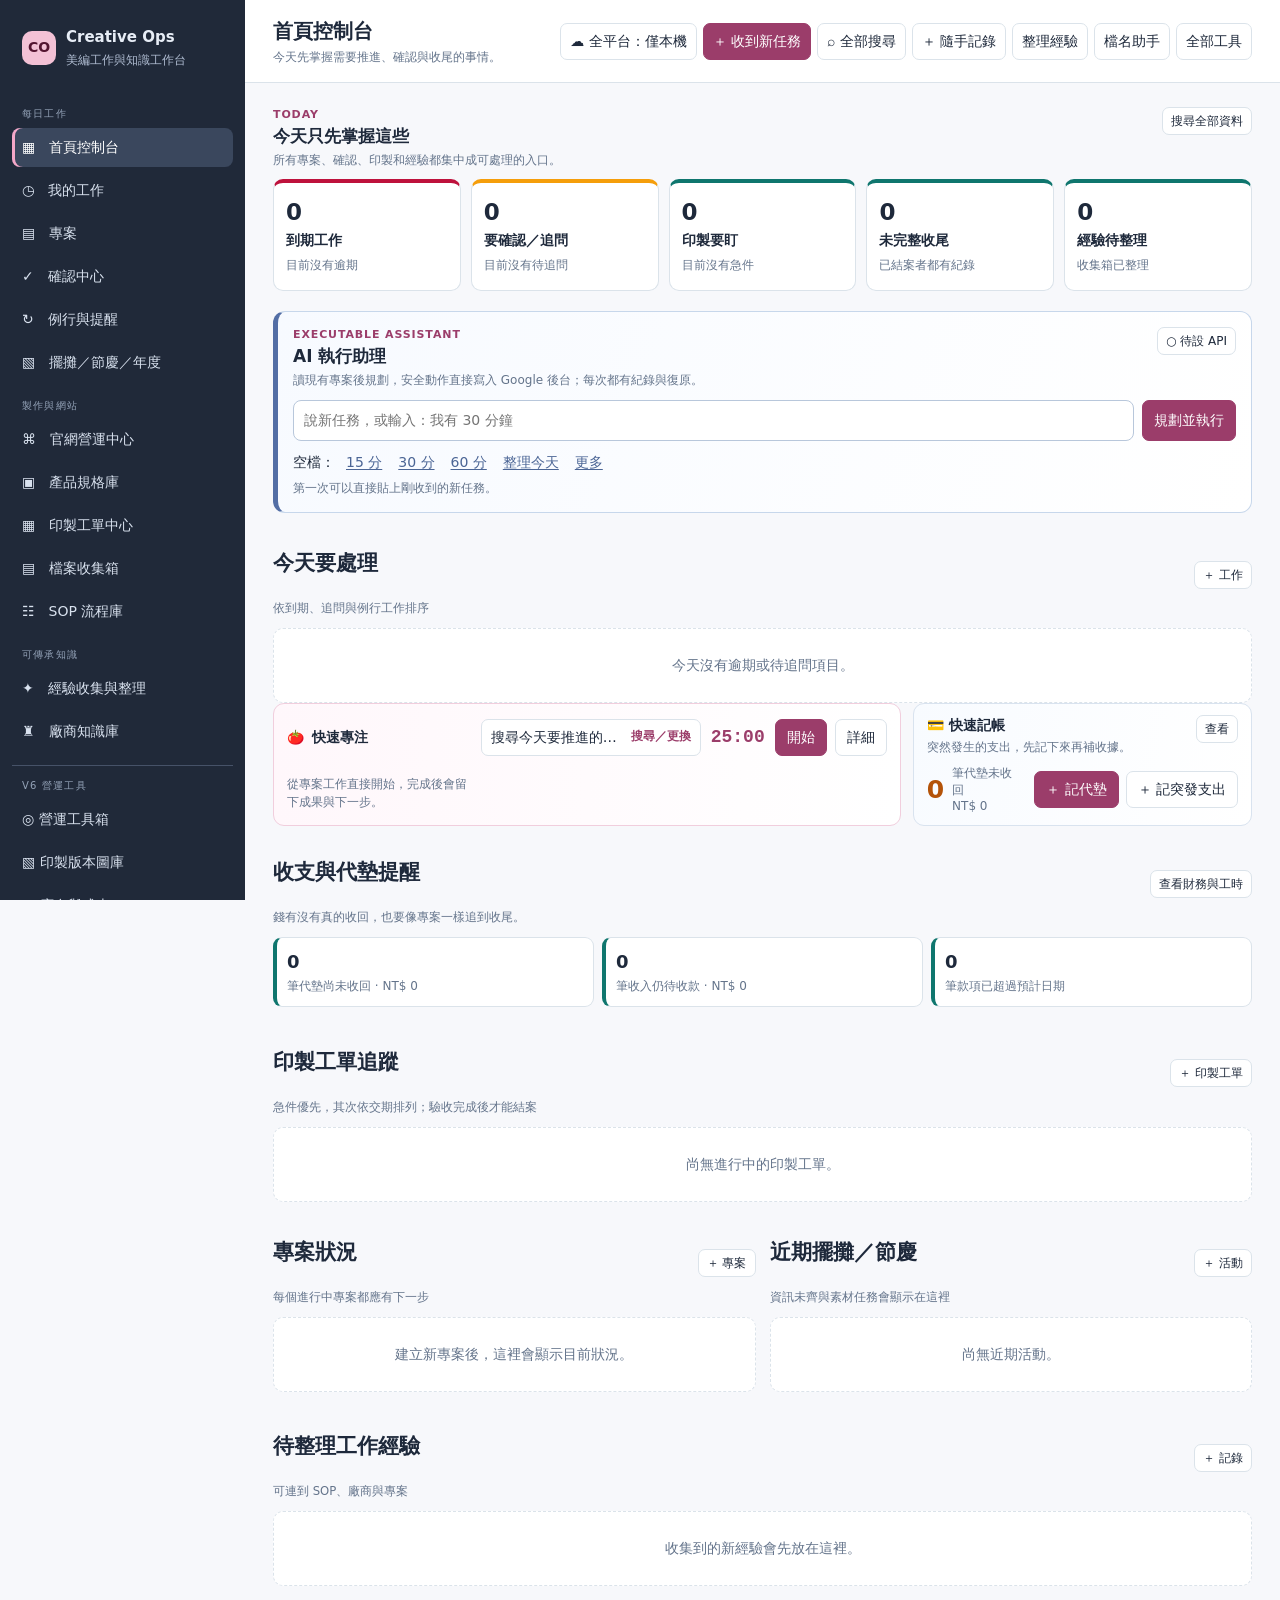
==== commit c771be43: "改善公開版快速專注搜尋" ====
--- a/index.html
+++ b/index.html
@@ -57,7 +57,7 @@
 function tag(text,kind='gray'){return `<span class="tag ${kind}">${esc(text)}</span>`}function statusTag(s){const map={intake:['收件匣','gray'],planning:['初步企劃','brand'],detail:['細化中','amber'],active:['執行中','teal'],waiting:['等待中','amber'],closed:['已結案','gray'],pending:['待確認','amber'],asked:['等回覆','rose'],confirmed:['已確認','teal'],changed:['有變更','brand'],inbox:['待整理','amber'],sorted:['已整理','teal'],draft:['草稿','gray'],standard:['正式 SOP','teal'],verified:['已驗證','blue'],published:['已發布','teal'],review:['待預覽','amber'],blocked:['卡住','rose']};const m=map[s]||[s,'gray'];return tag(m[0],m[1])}
 function stageOrder(x){return ['intake','planning','detail','active','waiting','closed'].indexOf(x)}
 let modalInitialState=null;
-function modalFormState(){const box=document.getElementById('modal');if(!box)return'';return JSON.stringify([...box.querySelectorAll('input,textarea,select')].map((el,index)=>({key:el.id||el.name||index,type:el.type||el.tagName,value:el.type==='file'?[...el.files].map(f=>`${f.name}:${f.size}:${f.lastModified}`).join('|'):el.value,checked:'checked'in el?el.checked:null})))}
+function modalFormState(){const box=document.getElementById('modal');if(!box)return'';return JSON.stringify([...box.querySelectorAll('input,textarea,select')].filter(el=>!el.hasAttribute('data-modal-ephemeral')).map((el,index)=>({key:el.id||el.name||index,type:el.type||el.tagName,value:el.type==='file'?[...el.files].map(f=>`${f.name}:${f.size}:${f.lastModified}`).join('|'):el.value,checked:'checked'in el?el.checked:null})))}
 function modalHasUnsavedChanges(){return document.getElementById('modalBackdrop').classList.contains('open')&&modalInitialState!==null&&modalFormState()!==modalInitialState}
 function modal(title,sub,body,wide=false){modalInitialState=null;document.getElementById('modal').className=`modal${wide?' wide':''}`;document.getElementById('modal').innerHTML=`<div class="modal-head"><div><h2>${title}</h2><p>${sub||''}</p></div><button class="btn icon" onclick="app.requestCloseModal()">✕</button></div>${body}`;document.getElementById('modalBackdrop').classList.add('open')}
 function closeModal(){document.getElementById('modalBackdrop').classList.remove('open');modalInitialState=null;return true}
--- a/creative-ops-v6.css
+++ b/creative-ops-v6.css
@@ -20,12 +20,12 @@
 
 /* 財務與工時中心 */
 .ops-finance-tabs{display:flex;gap:7px;flex-wrap:wrap;margin-bottom:16px}.ops-finance-tab{border:1px solid var(--line);background:#fff;color:var(--ink);border-radius:999px;padding:7px 12px;cursor:pointer}.ops-finance-tab.active{background:var(--ink);border-color:var(--ink);color:#fff}.ops-finance-summary{display:grid;grid-template-columns:repeat(4,minmax(0,1fr));gap:10px;margin-bottom:16px}.ops-finance-summary .stat strong{font-size:21px}.ops-finance-toolbar{display:flex;gap:8px;align-items:center;flex-wrap:wrap;margin-bottom:12px}.ops-finance-toolbar select,.ops-finance-toolbar input{border:1px solid var(--line);border-radius:7px;padding:7px 9px;background:#fff;color:var(--ink)}.ops-money-in{color:var(--teal);font-weight:800}.ops-money-out{color:var(--rose);font-weight:800}.ops-status-flow{display:flex;gap:5px;flex-wrap:wrap;margin-top:7px}.ops-status-step{font-size:10px;border-radius:999px;padding:2px 7px;background:#eef2f7;color:#64748b}.ops-status-step.done{background:#d1fae5;color:#047857}.ops-status-step.current{background:#ffedd5;color:#b45309;font-weight:800}.ops-finance-grid{display:grid;grid-template-columns:minmax(0,1.4fr) minmax(280px,.6fr);gap:14px}.ops-salary-form{display:grid;grid-template-columns:repeat(5,minmax(0,1fr));gap:9px;align-items:end}.ops-salary-form .field{margin:0}.ops-focus-layout{display:grid;grid-template-columns:minmax(280px,.85fr) minmax(0,1.15fr);gap:14px}.ops-focus-clock{display:grid;place-items:center;text-align:center;min-height:290px;background:linear-gradient(145deg,#fff7fb,#fff);border:1px solid #f1cedd;border-radius:16px;padding:20px}.ops-focus-time{font:800 clamp(45px,8vw,72px)/1 "IBM Plex Mono",Consolas,monospace;letter-spacing:-.05em;color:var(--brand)}.ops-focus-progress{width:min(360px,100%);height:9px;border-radius:999px;background:#e8edf3;overflow:hidden;margin:16px auto}.ops-focus-progress i{display:block;height:100%;background:var(--brand);transition:width .3s}.ops-finance-alerts{margin:0 0 18px}.ops-finance-alert-grid{display:grid;grid-template-columns:repeat(3,minmax(0,1fr));gap:8px}.ops-finance-alert{border:1px solid var(--line);border-left:4px solid var(--teal);border-radius:9px;background:#fff;padding:10px;cursor:pointer}.ops-finance-alert.warn{border-left-color:#f59e0b}.ops-finance-alert.bad{border-left-color:var(--rose)}.ops-finance-alert strong{font-size:18px;display:block}.ops-finance-alert span{font-size:12px;color:var(--muted)}
-.ops-dashboard-quick-grid{display:grid;grid-template-columns:minmax(0,1.85fr) minmax(300px,1fr);gap:12px;align-items:stretch;margin:0 0 14px}.ops-focus-quick{display:grid;grid-template-columns:auto minmax(220px,1fr) auto auto auto;gap:8px;align-items:center;margin:0;padding:11px 13px;border:1px solid #f1cedd;border-radius:11px;background:linear-gradient(90deg,#fff7fb,#fff)}.ops-focus-quick-title{display:flex;gap:8px;align-items:center;font-weight:800;white-space:nowrap}.ops-focus-quick select{min-width:0;width:100%;border:1px solid var(--line);border-radius:7px;padding:7px 9px;background:#fff}.ops-focus-quick-time{font:800 18px/1 "IBM Plex Mono",Consolas,monospace;color:var(--brand);min-width:58px;text-align:center}.ops-finance-quick{display:grid;grid-template-columns:minmax(0,1fr) auto;gap:9px 12px;align-items:center;padding:11px 13px;border:1px solid #d9e3ef;border-radius:11px;background:linear-gradient(100deg,#f8fbff,#fff)}.ops-finance-quick-head{display:flex;align-items:flex-start;justify-content:space-between;gap:8px;grid-column:1/-1}.ops-finance-quick-head strong{display:block}.ops-finance-quick-head .meta{margin-top:2px}.ops-finance-quick-summary{display:flex;gap:8px;align-items:center;min-width:0;border:0;background:transparent;color:var(--ink);padding:0;text-align:left;cursor:pointer}.ops-finance-quick-summary strong{font-size:25px;line-height:1;color:var(--amber)}.ops-finance-quick-summary span{font-size:12px;color:var(--muted);line-height:1.35}.ops-finance-quick-actions{display:flex;gap:7px;justify-content:flex-end}.ops-finance-quick-actions .btn{white-space:nowrap}.ops-focus-project{margin-top:12px;padding:12px;border:1px solid #f1cedd;border-radius:10px;background:#fffafb}.ops-focus-project-stats{display:flex;gap:8px;flex-wrap:wrap;margin:8px 0}.ops-focus-result{border-left:3px solid var(--brand);padding-left:9px;margin-top:8px}.ops-focus-result small{display:block;color:var(--muted)}
+.ops-dashboard-quick-grid{display:grid;grid-template-columns:minmax(0,1.85fr) minmax(300px,1fr);gap:12px;align-items:stretch;margin:0 0 14px}.ops-focus-quick{display:grid;grid-template-columns:auto minmax(220px,1fr) auto auto auto;gap:8px;align-items:center;margin:0;padding:11px 13px;border:1px solid #f1cedd;border-radius:11px;background:linear-gradient(90deg,#fff7fb,#fff)}.ops-focus-quick-title{display:flex;gap:8px;align-items:center;font-weight:800;white-space:nowrap}.ops-focus-picker{min-width:0}.ops-focus-picker-button{display:flex;align-items:center;justify-content:space-between;gap:10px;width:100%;min-width:0;border:1px solid var(--line);border-radius:7px;padding:7px 9px;background:#fff;color:var(--ink);text-align:left;cursor:pointer}.ops-focus-picker-button:hover,.ops-focus-picker-button:focus-visible{border-color:var(--brand);box-shadow:0 0 0 3px rgba(163,52,104,.1);outline:0}.ops-focus-picker-button span{min-width:0;overflow:hidden;text-overflow:ellipsis;white-space:nowrap}.ops-focus-picker-button small{flex:none;color:var(--brand);font-weight:700}.ops-focus-quick-time{font:800 18px/1 "IBM Plex Mono",Consolas,monospace;color:var(--brand);min-width:58px;text-align:center}.ops-focus-choice-list{display:grid;gap:7px;max-height:min(52vh,390px);overflow:auto;padding:2px}.ops-focus-choice{display:grid;grid-template-columns:minmax(0,1fr) auto;gap:10px;align-items:center;width:100%;border:1px solid var(--line);border-radius:9px;padding:10px 11px;background:#fff;color:var(--ink);text-align:left;cursor:pointer}.ops-focus-choice:hover,.ops-focus-choice:focus-visible{border-color:var(--brand);background:#fff7fb;outline:0}.ops-focus-choice.selected{border-color:var(--brand);background:#fff3f8}.ops-focus-choice span,.ops-focus-choice strong,.ops-focus-choice small{display:block;min-width:0}.ops-focus-choice strong{overflow:hidden;text-overflow:ellipsis;white-space:nowrap}.ops-focus-choice small{margin-top:3px;color:var(--muted)}.ops-focus-choice em{font-size:11px;font-style:normal;color:var(--muted);white-space:nowrap}.ops-focus-choice.selected em{color:var(--brand);font-weight:700}.ops-focus-more{margin-top:8px;text-align:center}.ops-finance-quick{display:grid;grid-template-columns:minmax(0,1fr) auto;gap:9px 12px;align-items:center;padding:11px 13px;border:1px solid #d9e3ef;border-radius:11px;background:linear-gradient(100deg,#f8fbff,#fff)}.ops-finance-quick-head{display:flex;align-items:flex-start;justify-content:space-between;gap:8px;grid-column:1/-1}.ops-finance-quick-head strong{display:block}.ops-finance-quick-head .meta{margin-top:2px}.ops-finance-quick-summary{display:flex;gap:8px;align-items:center;min-width:0;border:0;background:transparent;color:var(--ink);padding:0;text-align:left;cursor:pointer}.ops-finance-quick-summary strong{font-size:25px;line-height:1;color:var(--amber)}.ops-finance-quick-summary span{font-size:12px;color:var(--muted);line-height:1.35}.ops-finance-quick-actions{display:flex;gap:7px;justify-content:flex-end}.ops-finance-quick-actions .btn{white-space:nowrap}.ops-focus-project{margin-top:12px;padding:12px;border:1px solid #f1cedd;border-radius:10px;background:#fffafb}.ops-focus-project-stats{display:flex;gap:8px;flex-wrap:wrap;margin:8px 0}.ops-focus-result{border-left:3px solid var(--brand);padding-left:9px;margin-top:8px}.ops-focus-result small{display:block;color:var(--muted)}
 .mobile-home-button{display:none}
 @media(max-width:1000px){.mobile-home-button{display:inline-flex;margin-left:auto;color:#fff;border-color:#64748b;background:#334155}.mobile-nav-toggle{margin-left:0}}
 @media(max-width:1050px){.ops-dashboard-quick-grid{grid-template-columns:1fr}.ops-finance-summary{grid-template-columns:repeat(2,minmax(0,1fr))}.ops-finance-grid,.ops-focus-layout{grid-template-columns:1fr}.ops-salary-form{grid-template-columns:repeat(3,minmax(0,1fr))}}
-@media(max-width:760px){.ops-focus-quick{grid-template-columns:minmax(0,1fr) auto auto}.ops-focus-quick-title{grid-column:1/-1}.ops-focus-quick select{grid-column:1/3}.ops-focus-quick .ops-focus-detail{grid-column:1/-1}}
-@media(max-width:640px){.ops-finance-summary{grid-template-columns:repeat(2,minmax(0,1fr))}.ops-finance-summary .stat{padding:12px}.ops-finance-summary .stat strong{font-size:18px}.ops-finance-alert-grid,.ops-salary-form{grid-template-columns:1fr}.ops-finance-tabs{display:grid;grid-template-columns:repeat(2,minmax(0,1fr))}.ops-finance-tab{white-space:normal}.ops-finance-toolbar>*{flex:1;min-width:130px}.ops-focus-clock{min-height:245px}.ops-focus-time{font-size:52px}.ops-finance-grid .table{min-width:600px}.ops-focus-quick{grid-template-columns:minmax(0,1fr) auto}.ops-focus-quick select{grid-column:1/-1}.ops-focus-quick-time{grid-column:1}.ops-focus-quick .btn{padding-left:8px;padding-right:8px}.ops-focus-quick .ops-focus-detail{grid-column:1/-1}.ops-finance-quick{grid-template-columns:1fr}.ops-finance-quick-head,.ops-finance-quick-actions{grid-column:1}.ops-finance-quick-actions{display:grid;grid-template-columns:1fr 1fr}.ops-finance-quick-actions .btn{padding-left:7px;padding-right:7px}}
+@media(max-width:760px){.ops-focus-quick{grid-template-columns:minmax(0,1fr) auto auto}.ops-focus-quick-title{grid-column:1/-1}.ops-focus-picker{grid-column:1/3}.ops-focus-quick .ops-focus-detail{grid-column:1/-1}}
+@media(max-width:640px){.ops-finance-summary{grid-template-columns:repeat(2,minmax(0,1fr))}.ops-finance-summary .stat{padding:12px}.ops-finance-summary .stat strong{font-size:18px}.ops-finance-alert-grid,.ops-salary-form{grid-template-columns:1fr}.ops-finance-tabs{display:grid;grid-template-columns:repeat(2,minmax(0,1fr))}.ops-finance-tab{white-space:normal}.ops-finance-toolbar>*{flex:1;min-width:130px}.ops-focus-clock{min-height:245px}.ops-focus-time{font-size:52px}.ops-finance-grid .table{min-width:600px}.ops-focus-quick{grid-template-columns:minmax(0,1fr) auto}.ops-focus-picker{grid-column:1/-1}.ops-focus-quick-time{grid-column:1}.ops-focus-quick .btn{padding-left:8px;padding-right:8px}.ops-focus-quick .ops-focus-detail{grid-column:1/-1}.ops-focus-choice{grid-template-columns:1fr}.ops-focus-choice em{white-space:normal}.ops-finance-quick{grid-template-columns:1fr}.ops-finance-quick-head,.ops-finance-quick-actions{grid-column:1}.ops-finance-quick-actions{display:grid;grid-template-columns:1fr 1fr}.ops-finance-quick-actions .btn{padding-left:7px;padding-right:7px}}
 
 /* AI 執行助理：介面只呈現真實 plan / apply / audit / undo 狀態 */
 .assistant-home{margin:0 0 18px;padding:15px;border:1px solid #c7d7eb;border-left:5px solid #536ea5;border-radius:12px;background:linear-gradient(110deg,#f7faff,#fff)}
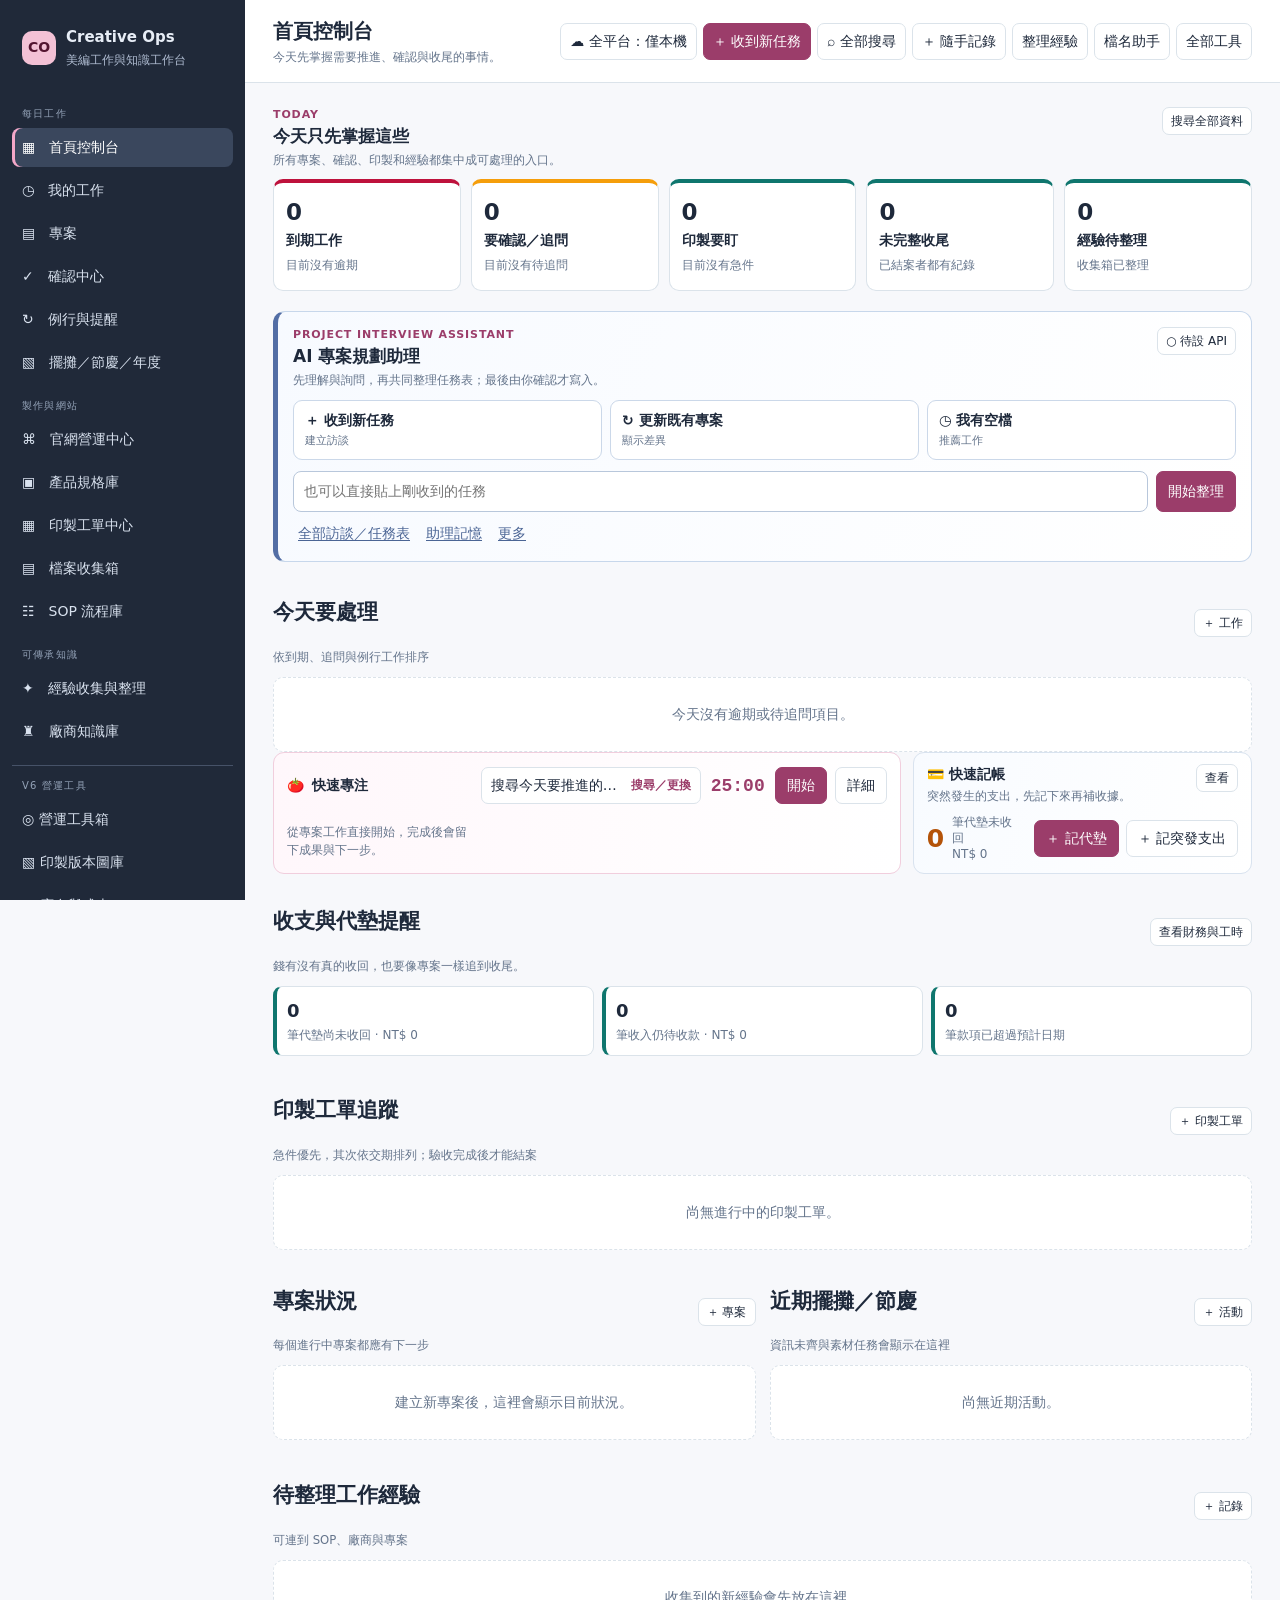
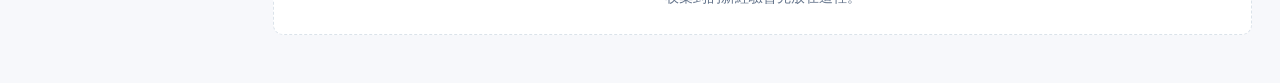
==== commit 2a4c0ef7: "加固資料安全並完成 AI 助理前端" ====
--- a/index.html
+++ b/index.html
@@ -48,20 +48,25 @@
 const monthAdd=(date,n)=>{const [y,m,d]=String(date).split('-').map(Number),first=new Date(Date.UTC(y,m-1+n,1)),last=new Date(Date.UTC(first.getUTCFullYear(),first.getUTCMonth()+1,0)).getUTCDate();first.setUTCDate(Math.min(d,last));return first.toISOString().slice(0,10)};
 const days=d=>d?Math.round((new Date(`${d}T12:00:00`)-new Date(`${today()}T12:00:00`))/86400000):null;
 const fmt=d=>d?`${d.slice(5,7)}/${d.slice(8,10)}`:'未設定';
-const defaults=()=>({version:2,updatedAt:new Date().toISOString(),settings:{workspaceName:'Creative Ops',assistantConfig:{autoApplySafe:true,proactiveDaily:true}},projects:[],tasks:[],confirmations:[],routines:[],events:SEED.events.map(x=>({...x})),products:SEED.products.map(x=>({...x})),printRecords:[],printItems:[],printWorkOrders:[],printInspections:[],websites:[{id:'site_a',name:'官網 A',url:'',platform:'可編輯 HTML 區塊',status:'active',note:'長期營運網站，請填入後台與預覽資訊。'},{id:'site_b',name:'官網 B',url:'',platform:'可編輯 HTML 區塊',status:'active',note:'長期營運網站，請填入後台與預覽資訊。'}],websiteChanges:[],vendors:[],knowledge:[],sops:[],files:[],financeRecords:[],attendanceRecords:[],focusSessions:[],assistantMemory:[],assistantRuns:[],assistantSuggestions:[],deletedSeeds:[],activity:[]});
-let db=load(),view='dashboard';
+const defaults=()=>({version:2,updatedAt:new Date().toISOString(),settings:{workspaceName:'Creative Ops',assistantConfig:{autoApplySafe:false,proactiveDaily:true}},projects:[],tasks:[],confirmations:[],routines:[],events:SEED.events.map(x=>({...x})),products:SEED.products.map(x=>({...x})),printRecords:[],printItems:[],printWorkOrders:[],printInspections:[],websites:[{id:'site_a',name:'官網 A',url:'',platform:'可編輯 HTML 區塊',status:'active',note:'長期營運網站，請填入後台與預覽資訊。'},{id:'site_b',name:'官網 B',url:'',platform:'可編輯 HTML 區塊',status:'active',note:'長期營運網站，請填入後台與預覽資訊。'}],websiteChanges:[],vendors:[],knowledge:[],sops:[],files:[],financeRecords:[],attendanceRecords:[],focusSessions:[],assistantMemory:[],assistantRuns:[],assistantSuggestions:[],assistantPlanningSessions:[],deletedSeeds:[],activity:[]});
+let db=load(),view='dashboard',lastSaveError='',lastSaveFailureAt=0,modalBusyReason='',modalOperationId=0;
 function load(){try{let raw=localStorage.getItem(KEY);if(!raw){for(const oldKey of LEGACY_KEYS){const legacy=localStorage.getItem(oldKey);if(legacy){raw=legacy;localStorage.setItem(KEY,legacy);break}}}const x=JSON.parse(raw);if(x){const d=defaults();Object.keys(d).forEach(k=>x[k]??=d[k]);const gone=new Set(x.deletedSeeds||[]);SEED.events.forEach(e=>{if(gone.has(e.id)||gone.has(e.sourceKey))return;if(!x.events.some(y=>y.sourceKey===e.sourceKey||(y.name===e.name&&y.startDate===e.startDate)))x.events.push({...e})});SEED.products.forEach(p=>{if(gone.has(p.id))return;if(!x.products.some(y=>y.id===p.id))x.products.push({...p})});return x}}catch(e){}return defaults()}
-function save(action='更新資料'){if(window.v6BeforeSave)window.v6BeforeSave(db,action);db.updatedAt=new Date().toISOString();db.activity.unshift({id:id('log'),at:new Date().toISOString(),action,updatedAt:new Date().toISOString()});db.activity=db.activity.slice(0,300);localStorage.setItem(KEY,JSON.stringify(db));render();if(window.v6Cloud)window.v6Cloud.scheduleSync(action)}
-function toast(msg,duration=2200){const el=document.getElementById('toast'),persistent=duration>=6000;el.textContent=msg;el.classList.add('show');el.classList.toggle('persist',persistent);clearTimeout(toast.t);toast.t=setTimeout(()=>el.classList.remove('show','persist'),duration)}
+function showToastRaw(msg,duration=2200){const el=document.getElementById('toast'),persistent=duration>=6000;el.textContent=msg;el.classList.add('show');el.classList.toggle('persist',persistent);clearTimeout(toast.t);toast.t=setTimeout(()=>el.classList.remove('show','persist'),duration)}
+function save(action='更新資料'){try{if(window.v6BeforeSave)window.v6BeforeSave(db,action);db.updatedAt=new Date().toISOString();db.activity.unshift({id:id('log'),at:new Date().toISOString(),action,updatedAt:new Date().toISOString()});db.activity=db.activity.slice(0,300);localStorage.setItem(KEY,JSON.stringify(db));lastSaveError='';lastSaveFailureAt=0;render();if(window.v6Cloud)window.v6Cloud.scheduleSync(action);return true}catch(e){db=load();lastSaveError='資料未儲存：瀏覽器空間不足或無法寫入。請先匯出 JSON 備份並清理舊快照，再重試。';lastSaveFailureAt=Date.now();render();showToastRaw(lastSaveError,9000);return false}}
+function toast(msg,duration=2200){if(lastSaveError&&Date.now()-lastSaveFailureAt<2500&&msg!==lastSaveError){msg=lastSaveError;duration=9000}showToastRaw(msg,duration)}
 function project(pid){return db.projects.find(x=>x.id===pid)}function vendor(vid){return db.vendors.find(x=>x.id===vid)}function site(sid){return db.websites.find(x=>x.id===sid)}function sop(sid){return db.sops.find(x=>x.id===sid)}
 function tag(text,kind='gray'){return `<span class="tag ${kind}">${esc(text)}</span>`}function statusTag(s){const map={intake:['收件匣','gray'],planning:['初步企劃','brand'],detail:['細化中','amber'],active:['執行中','teal'],waiting:['等待中','amber'],closed:['已結案','gray'],pending:['待確認','amber'],asked:['等回覆','rose'],confirmed:['已確認','teal'],changed:['有變更','brand'],inbox:['待整理','amber'],sorted:['已整理','teal'],draft:['草稿','gray'],standard:['正式 SOP','teal'],verified:['已驗證','blue'],published:['已發布','teal'],review:['待預覽','amber'],blocked:['卡住','rose']};const m=map[s]||[s,'gray'];return tag(m[0],m[1])}
 function stageOrder(x){return ['intake','planning','detail','active','waiting','closed'].indexOf(x)}
 let modalInitialState=null;
 function modalFormState(){const box=document.getElementById('modal');if(!box)return'';return JSON.stringify([...box.querySelectorAll('input,textarea,select')].filter(el=>!el.hasAttribute('data-modal-ephemeral')).map((el,index)=>({key:el.id||el.name||index,type:el.type||el.tagName,value:el.type==='file'?[...el.files].map(f=>`${f.name}:${f.size}:${f.lastModified}`).join('|'):el.value,checked:'checked'in el?el.checked:null})))}
 function modalHasUnsavedChanges(){return document.getElementById('modalBackdrop').classList.contains('open')&&modalInitialState!==null&&modalFormState()!==modalInitialState}
-function modal(title,sub,body,wide=false){modalInitialState=null;document.getElementById('modal').className=`modal${wide?' wide':''}`;document.getElementById('modal').innerHTML=`<div class="modal-head"><div><h2>${title}</h2><p>${sub||''}</p></div><button class="btn icon" onclick="app.requestCloseModal()">✕</button></div>${body}`;document.getElementById('modalBackdrop').classList.add('open')}
-function closeModal(){document.getElementById('modalBackdrop').classList.remove('open');modalInitialState=null;return true}
-function requestCloseModal(){if(modalHasUnsavedChanges()&&!confirm('這張表單有尚未儲存的內容。\n按「確定」放棄變更；按「取消」繼續編輯。'))return false;return closeModal()}
+function setModalBusy(reason=''){const box=document.getElementById('modal'),busy=Boolean(reason);modalBusyReason=busy?String(reason):'';if(busy)modalOperationId++;if(box){box.setAttribute('aria-busy',String(busy));box.querySelectorAll('button,input,textarea,select').forEach(el=>{if(busy){if(!el.hasAttribute('data-modal-was-disabled'))el.setAttribute('data-modal-was-disabled',el.disabled?'1':'0');el.disabled=true}else if(el.hasAttribute('data-modal-was-disabled')){el.disabled=el.getAttribute('data-modal-was-disabled')==='1';el.removeAttribute('data-modal-was-disabled')}})}return modalOperationId}
+function modal(title,sub,body,wide=false){if(modalBusyReason){toast(modalBusyReason,6500);return false}modalInitialState=null;document.getElementById('modal').className=`modal${wide?' wide':''}`;document.getElementById('modal').innerHTML=`<div class="modal-head"><div><h2>${title}</h2><p>${sub||''}</p></div><button class="btn icon" onclick="app.requestCloseModal()">✕</button></div>${body}`;document.getElementById('modalBackdrop').classList.add('open');return true}
+function closeModal(force=false){if(modalBusyReason&&!force){toast(modalBusyReason,6500);return false}if(lastSaveError&&Date.now()-lastSaveFailureAt<2500){showToastRaw(lastSaveError,9000);return false}document.getElementById('modalBackdrop').classList.remove('open');modalInitialState=null;return true}
+function requestCloseModal(){if(modalBusyReason){toast(modalBusyReason,6500);return false}if(modalHasUnsavedChanges()&&!confirm('這張表單有尚未儲存的內容。\n按「確定」放棄變更；按「取消」繼續編輯。'))return false;return closeModal()}
+function lastSaveFailed(){if(!lastSaveError)return false;if(Date.now()-lastSaveFailureAt<2500)return true;try{const raw=localStorage.getItem(KEY);localStorage.setItem(KEY,raw||JSON.stringify(db));lastSaveError='';lastSaveFailureAt=0;return false}catch(e){return true}}
+function isModalBusy(){return Boolean(modalBusyReason)}
+function isModalInstance(operationId){return Boolean(modalBusyReason)&&Number(operationId)===modalOperationId&&document.getElementById('modalBackdrop').classList.contains('open')}
 function toggleMobileNav(force){const aside=document.getElementById('mainNav'),button=document.getElementById('mobileNavToggle');if(!aside||!button)return;const open=typeof force==='boolean'?force:!aside.classList.contains('mobile-nav-open');aside.classList.toggle('mobile-nav-open',open);button.setAttribute('aria-expanded',String(open));button.textContent=open?'✕ 收起選單':'☰ 功能選單'}
 function goHome(){const home=document.querySelector('.nav[data-view="dashboard"]');if(home)home.click()}
 const backdropEl=document.getElementById('modalBackdrop');let backdropDown=false;new MutationObserver(()=>{if(backdropEl.classList.contains('open'))setTimeout(()=>{if(backdropEl.classList.contains('open'))modalInitialState=modalFormState()},0)}).observe(backdropEl,{attributes:true,attributeFilter:['class']});backdropEl.addEventListener('mousedown',e=>{backdropDown=(e.target===backdropEl)});backdropEl.addEventListener('mouseup',e=>{if(backdropDown&&e.target===backdropEl)requestCloseModal();backdropDown=false});document.addEventListener('keydown',e=>{if(e.key==='Escape'&&backdropEl.classList.contains('open'))requestCloseModal()});window.addEventListener('beforeunload',e=>{if(!modalHasUnsavedChanges())return;e.preventDefault();e.returnValue=''})
@@ -147,7 +152,7 @@
 function setImportBusy(busy,text){const button=document.getElementById('importButton'),status=document.getElementById('importStatus');if(button){button.disabled=busy;button.textContent=busy?'讀取中…':'讀取並匯入'}if(status&&text)status.textContent=text}
 function importData(){const file=document.getElementById('importFile').files[0];if(!file)return toast('請選擇檔案');setImportBusy(true,'正在讀取並驗證備份檔…');const reader=new FileReader();reader.onload=()=>{let x;try{x=JSON.parse(reader.result);if(!validBackup(x))throw Error('invalid')}catch(e){setImportBusy(false,'檔案驗證失敗，目前資料未變動。');toast('這不是有效的備份檔（缺少必要資料），目前資料未變動。',6500);return}const currentText=backupStatsText(db),fileText=backupStatsText(x);if(!confirm(`⚠ 這會用檔案內容「完全取代」目前所有資料，不會合併。\n目前：${currentText}\n檔案：${fileText}\n系統會先自動備份目前資料。確定覆蓋？`)){setImportBusy(false,'已取消匯入，目前資料未變動。');return}const originalDb=db;let replaced=false;try{const before=JSON.parse(localStorage.getItem('creative_ops_v6_snapshots')||'[]')[0]?.id||'';if(window.v6BeforeSave)window.v6BeforeSave(db,'匯入前自動備份目前資料');const after=JSON.parse(localStorage.getItem('creative_ops_v6_snapshots')||'[]')[0];if(!after||after.id===before)throw Error('snapshot');db=x;replaced=true;Object.keys(defaults()).forEach(k=>db[k]??=defaults()[k]);if(window.v6App?.migrateData)window.v6App.migrateData(false);save('套用已驗證備份資料');closeModal();toast(`已匯入：${fileText}。原資料已備份，可到「備份與紀錄」還原。`,6500)}catch(e){if(replaced){db=originalDb;try{localStorage.setItem(KEY,JSON.stringify(originalDb))}catch(rollbackError){console.error('匯入失敗後回復原資料時發生錯誤',rollbackError)}}setImportBusy(false,e.message==='snapshot'?'匯入前備份失敗，已停止匯入。':'匯入失敗，目前資料未變動。');toast(e.message==='snapshot'?'無法建立匯入前備份，已停止匯入；目前資料未變動。':'匯入失敗，目前資料未變動。',6500)}};reader.onerror=()=>{setImportBusy(false,'檔案讀取失敗，目前資料未變動。');toast('檔案讀取失敗，目前資料未變動。',6500)};reader.readAsText(file)}
 function seedDemo(){if(db.projects.length||db.vendors.length||db.events.length){if(!confirm('載入示範資料會保留既有資料並加入範例，確定嗎？'))return}const v={id:id('vendor'),name:'範例印刷廠',contact:'王小姐／急件請先 LINE',normalDays:3,urgentDays:1,capabilities:['DM','貼紙','大圖'],note:'重要紅色請先校稿。'};db.vendors.push(v);const p={id:id('proj'),name:'中秋節擺攤宣傳',stage:'active',priority:'high',dueDate:dateAdd(today(),12),brief:'Banner、DM、官網與 FB 需同步完成。',vendorIds:[v.id],createdAt:new Date().toISOString()};db.projects.push(p);db.tasks.push({id:id('task'),name:'確認桌機 Banner 1700×730',projectId:p.id,eventId:'',dueDate:dateAdd(today(),2),phase:'review',status:'open'});db.confirmations.push({id:id('confirm'),question:'確認 DM 數量與交期',person:'業務窗口',projectId:p.id,status:'asked',nextFollowup:today(),result:''});db.knowledge.push({id:id('know'),title:'範例印刷經驗：紅色校稿',text:'範例印刷廠的紅色容易偏暗，重要紅色要先校稿。',tags:['印刷','DM','色彩'],status:'inbox',priority:2,reliability:'single',links:{vendorIds:[v.id],projectIds:[p.id],sopIds:[]}});db.events.push({id:id('event'),name:'中秋節市集',type:'booth',startDate:dateAdd(today(),20),endDate:dateAdd(today(),22),place:'範例展館／攤位待確認',itemsText:'',note:''});db.routines.push({id:id('routine'),name:'每週整理 SOP 收集箱',cycle:'weekly',nextDate:today(),active:true});save('載入示範資料');toast('示範資料已加入')}
-return{render,closeModal,requestCloseModal,modalHasUnsavedChanges,toggleMobileNav,goHome,openView,openCapture,setCaptureDate,saveCapture,openProject,saveProject,openTask,saveTask,toggleTask,openConfirmation,saveConfirmation,openEvent:openEventV2,saveEvent:saveEventV2,eventToKnowledge,openWebsite,saveWebsite,openWebChange,saveWebChange,previewHtml,openFile,saveFile,openVendor,saveVendor,openKnowledge,saveKnowledge,openSop,saveSop,openRoutines,openRoutine,saveRoutine,completeRoutine,setTaskFilter,setTaskSearch,setWorkFilter,setKnowledgeFilter,remove,exportData,openImport,importData,seedDemo,getData:()=>db,saveData:save};
+return{render,closeModal,requestCloseModal,modalHasUnsavedChanges,setModalBusy,isModalBusy,isModalInstance,lastSaveFailed,toggleMobileNav,goHome,openView,openCapture,setCaptureDate,saveCapture,openProject,saveProject,openTask,saveTask,toggleTask,openConfirmation,saveConfirmation,openEvent:openEventV2,saveEvent:saveEventV2,eventToKnowledge,openWebsite,saveWebsite,openWebChange,saveWebChange,previewHtml,openFile,saveFile,openVendor,saveVendor,openKnowledge,saveKnowledge,openSop,saveSop,openRoutines,openRoutine,saveRoutine,completeRoutine,setTaskFilter,setTaskSearch,setWorkFilter,setKnowledgeFilter,remove,exportData,openImport,importData,seedDemo,getData:()=>db,saveData:save};
 })();
 app.render();
 </script>
--- a/creative-ops-v6.css
+++ b/creative-ops-v6.css
@@ -36,5 +36,15 @@
 .assistant-reply{border-left:4px solid #536ea5;background:#f7faff;border-radius:8px;padding:12px 14px;margin-bottom:12px}.assistant-reply p{margin:5px 0 0;white-space:pre-wrap}.assistant-note,.assistant-questions{border:1px solid var(--line);border-radius:8px;padding:10px 12px;margin:10px 0;background:#fff}.assistant-note ul{margin:6px 0 0;padding-left:20px}.assistant-questions{background:#fffaf0;border-color:#f4d59c}.assistant-questions>div{margin-top:4px}.assistant-questions textarea{width:100%;min-height:72px;margin:10px 0 7px;border:1px solid #d7b979;border-radius:8px;padding:9px;font:inherit;resize:vertical}.assistant-modal-foot{flex-wrap:wrap}
 .assistant-actions{display:grid;gap:8px}.assistant-action{display:grid;grid-template-columns:minmax(0,1fr) auto;gap:12px;align-items:center;border:1px solid var(--line);border-radius:9px;padding:11px;background:#fff}.assistant-action.done{background:#f2fbf7;border-color:#b7e4d1}.assistant-action strong{display:block;margin-top:5px}.assistant-action p{margin:5px 0 0;color:#475569;font-size:12px;white-space:pre-wrap}
 .assistant-status-grid{display:grid;grid-template-columns:repeat(4,minmax(0,1fr));gap:9px}.assistant-status-grid .stat{padding:12px}.assistant-status-grid .stat strong{font-size:18px}.assistant-setting-list{border:1px solid var(--line);border-radius:9px;padding:12px;margin-top:12px}.assistant-setting-list .btn{margin-top:8px}.assistant-run-meta{display:flex;gap:7px;flex-wrap:wrap;margin:0 0 12px}.assistant-run-meta span{font-size:11px;background:#eef2f7;color:#475569;border-radius:999px;padding:3px 8px}.assistant-history{width:100%;display:flex;align-items:center;justify-content:space-between;text-align:left;color:var(--ink);cursor:pointer}.assistant-open-links{padding-top:10px;border-top:1px solid var(--line)}
+.assistant-home-intents,.assistant-intent-grid{display:grid;grid-template-columns:repeat(3,minmax(0,1fr));gap:8px;margin-top:11px}.assistant-home-intents>button,.assistant-intent-grid>button{display:flex;flex-direction:column;align-items:flex-start;gap:2px;border:1px solid #cbd8e9;background:#fff;border-radius:9px;padding:9px 11px;color:var(--ink);text-align:left;cursor:pointer}.assistant-home-intents>button:hover,.assistant-intent-grid>button:hover{border-color:#7f96ba;background:#f7faff}.assistant-home-intents span,.assistant-intent-grid span{font-size:11px;color:var(--muted)}
+.assistant-new-task textarea,.assistant-project-picker textarea,.assistant-replan textarea,.assistant-interview-step textarea{width:100%;min-height:92px;border:1px solid #b8c7db;border-radius:8px;padding:10px;font:inherit;resize:vertical}.assistant-new-task>label,.assistant-project-picker>label,.assistant-replan>label{display:block;font-weight:700;margin:0 0 6px}.assistant-new-task .notice{margin-top:10px}.assistant-free-time-grid{display:grid;grid-template-columns:repeat(4,minmax(0,1fr));gap:9px}.assistant-free-time-grid .btn{min-height:54px}
+.assistant-project-picker>input{width:100%;border:1px solid #b8c7db;border-radius:8px;padding:9px 10px;font:inherit}.assistant-selected-project{display:flex;align-items:center;gap:8px;min-height:42px;margin:8px 0;padding:9px 10px;border:1px solid #cfe5dc;background:#f4fbf8;border-radius:8px}.assistant-project-choices{display:grid;grid-template-columns:repeat(2,minmax(0,1fr));gap:7px;max-height:250px;overflow:auto;margin:8px 0 14px;padding-right:3px}.assistant-project-choice{display:flex;flex-direction:column;align-items:flex-start;gap:3px;border:1px solid var(--line);background:#fff;border-radius:8px;padding:9px 10px;text-align:left;color:var(--ink);cursor:pointer}.assistant-project-choice span{font-size:11px;color:var(--muted)}.assistant-project-choice.selected{border-color:#16836f;background:#f0fbf7;box-shadow:0 0 0 1px #16836f inset}
+.assistant-question-list{display:grid;gap:9px;margin:12px 0}.assistant-question-card{border:1px solid #efd296;border-radius:9px;background:#fffdf7;padding:11px}.assistant-question-card>div:first-child{display:flex;align-items:center;gap:8px}.assistant-question-card p{margin:6px 0 0;color:#6b5a35;font-size:12px}.assistant-question-options,.assistant-question-actions{display:flex;gap:7px;flex-wrap:wrap;margin-top:9px}.assistant-question-actions{justify-content:flex-end}.assistant-memory-used{margin:9px 0;padding:8px 10px;border-radius:8px;background:#f1f7ff;color:#40577f;font-size:12px}
+.assistant-project-summary{display:grid;grid-template-columns:auto minmax(0,1fr) auto;gap:10px;align-items:center;border:1px solid #bfd3ea;background:#f7faff;border-radius:10px;padding:11px;margin:10px 0}.assistant-project-summary strong{display:block}.assistant-change-count{white-space:nowrap;font-size:12px;color:var(--muted)}.assistant-change-count b{font-size:17px;color:var(--ink)}.assistant-draft-head{display:flex;align-items:flex-end;justify-content:space-between;gap:10px;margin:16px 0 8px}.assistant-draft-head h3,.assistant-related-actions h3{margin:0}.assistant-draft-head p{margin:3px 0 0}.assistant-task-table{display:grid;gap:8px}.assistant-task-row{display:grid;grid-template-columns:72px minmax(180px,1.6fr) 130px 138px 80px minmax(180px,1fr) auto;gap:8px;align-items:end;border:1px solid var(--line);border-radius:9px;padding:10px;background:#fff}.assistant-task-row label{display:grid;gap:4px;font-size:11px;color:var(--muted)}.assistant-task-row input,.assistant-task-row select{width:100%;min-width:0;border:1px solid #cbd5e1;border-radius:7px;padding:7px 8px;background:#fff;color:var(--ink);font:inherit}.assistant-task-kind{display:flex;align-items:center;gap:6px;align-self:center}.assistant-before{grid-column:2/-1;font-size:11px;color:#7b5b17;background:#fff8e6;border-radius:6px;padding:5px 7px}.assistant-related-actions{margin-top:16px}.assistant-other-action{display:grid;grid-template-columns:auto minmax(0,1fr);gap:9px;align-items:start;border:1px solid var(--line);border-radius:8px;padding:9px;margin-top:7px;background:#fff}.assistant-replan{display:grid;grid-template-columns:minmax(0,1fr) auto;gap:8px;align-items:end;margin-top:16px;padding:11px;border:1px dashed #b9c6d9;border-radius:9px}.assistant-replan label{grid-column:1/-1;margin:0}.assistant-replan textarea{min-height:68px}.assistant-project-entry{display:flex;align-items:center;justify-content:space-between;gap:12px;margin:10px 0;padding:10px 12px;border:1px solid #c7d7eb;border-left:4px solid #536ea5;border-radius:9px;background:#f7faff}.assistant-project-entry b,.assistant-project-entry span{display:block}.assistant-project-entry span{font-size:11px;color:var(--muted);margin-top:2px}
+.assistant-unchanged{margin:12px 0;padding:10px 11px;border:1px dashed #cbd5e1;border-radius:9px;background:#fafafa}.assistant-unchanged h3{margin:0 0 7px;font-size:13px}.assistant-unchanged .tags{display:flex;gap:6px;flex-wrap:wrap}
+.assistant-action-detail{margin-top:6px;padding:6px 8px;border-radius:6px;background:#f8fafc;color:#475569;font-size:12px;white-space:pre-wrap}
 @media(max-width:760px){.assistant-status-grid{grid-template-columns:repeat(2,minmax(0,1fr))}.assistant-compose{grid-template-columns:1fr}.assistant-compose .btn{width:100%}}
 @media(max-width:520px){.assistant-home{padding:12px}.assistant-home-head{display:grid;grid-template-columns:1fr auto}.assistant-home-head p{grid-column:1/-1}.assistant-home-compose{grid-template-columns:1fr}.assistant-home-compose .btn{width:100%}.assistant-latest{grid-template-columns:auto minmax(0,1fr)}.assistant-latest>span:last-child{display:none}.assistant-action{grid-template-columns:1fr}.assistant-action>.btn,.assistant-action>.tag{justify-self:start}.assistant-status-grid{grid-template-columns:1fr 1fr}.assistant-modal-foot{display:grid;grid-template-columns:1fr 1fr;width:100%}.assistant-modal-foot .btn{width:100%;white-space:normal}.assistant-modal-foot .btn.primary,.assistant-modal-foot .btn.danger{grid-column:1/-1}}
+@media(max-width:980px){.assistant-task-row{grid-template-columns:64px minmax(180px,1fr) 130px 130px}.assistant-task-detail-label{grid-column:2/4}.assistant-task-row>.btn{grid-column:4}.assistant-before{grid-column:2/-1}}
+@media(max-width:760px){.assistant-home-intents,.assistant-intent-grid{grid-template-columns:1fr}.assistant-intent-grid>button{min-height:58px}.assistant-project-choices{grid-template-columns:1fr}.assistant-free-time-grid{grid-template-columns:1fr 1fr}.assistant-replan{grid-template-columns:1fr}.assistant-replan .btn{width:100%}.assistant-project-entry{align-items:flex-start;flex-direction:column}.assistant-project-entry .btn{width:100%}}
+@media(max-width:520px){.assistant-project-summary{grid-template-columns:1fr}.assistant-change-count{white-space:normal}.assistant-task-row{grid-template-columns:1fr 1fr;padding:10px}.assistant-task-kind{grid-column:1/-1}.assistant-task-row label:nth-of-type(1),.assistant-task-detail-label{grid-column:1/-1}.assistant-task-row>.btn{grid-column:1/-1;width:100%}.assistant-before{grid-column:1/-1}.assistant-draft-head{align-items:flex-start;flex-direction:column}.assistant-draft-head .btn{width:100%}.assistant-question-card>div:first-child{align-items:flex-start;flex-direction:column}}
